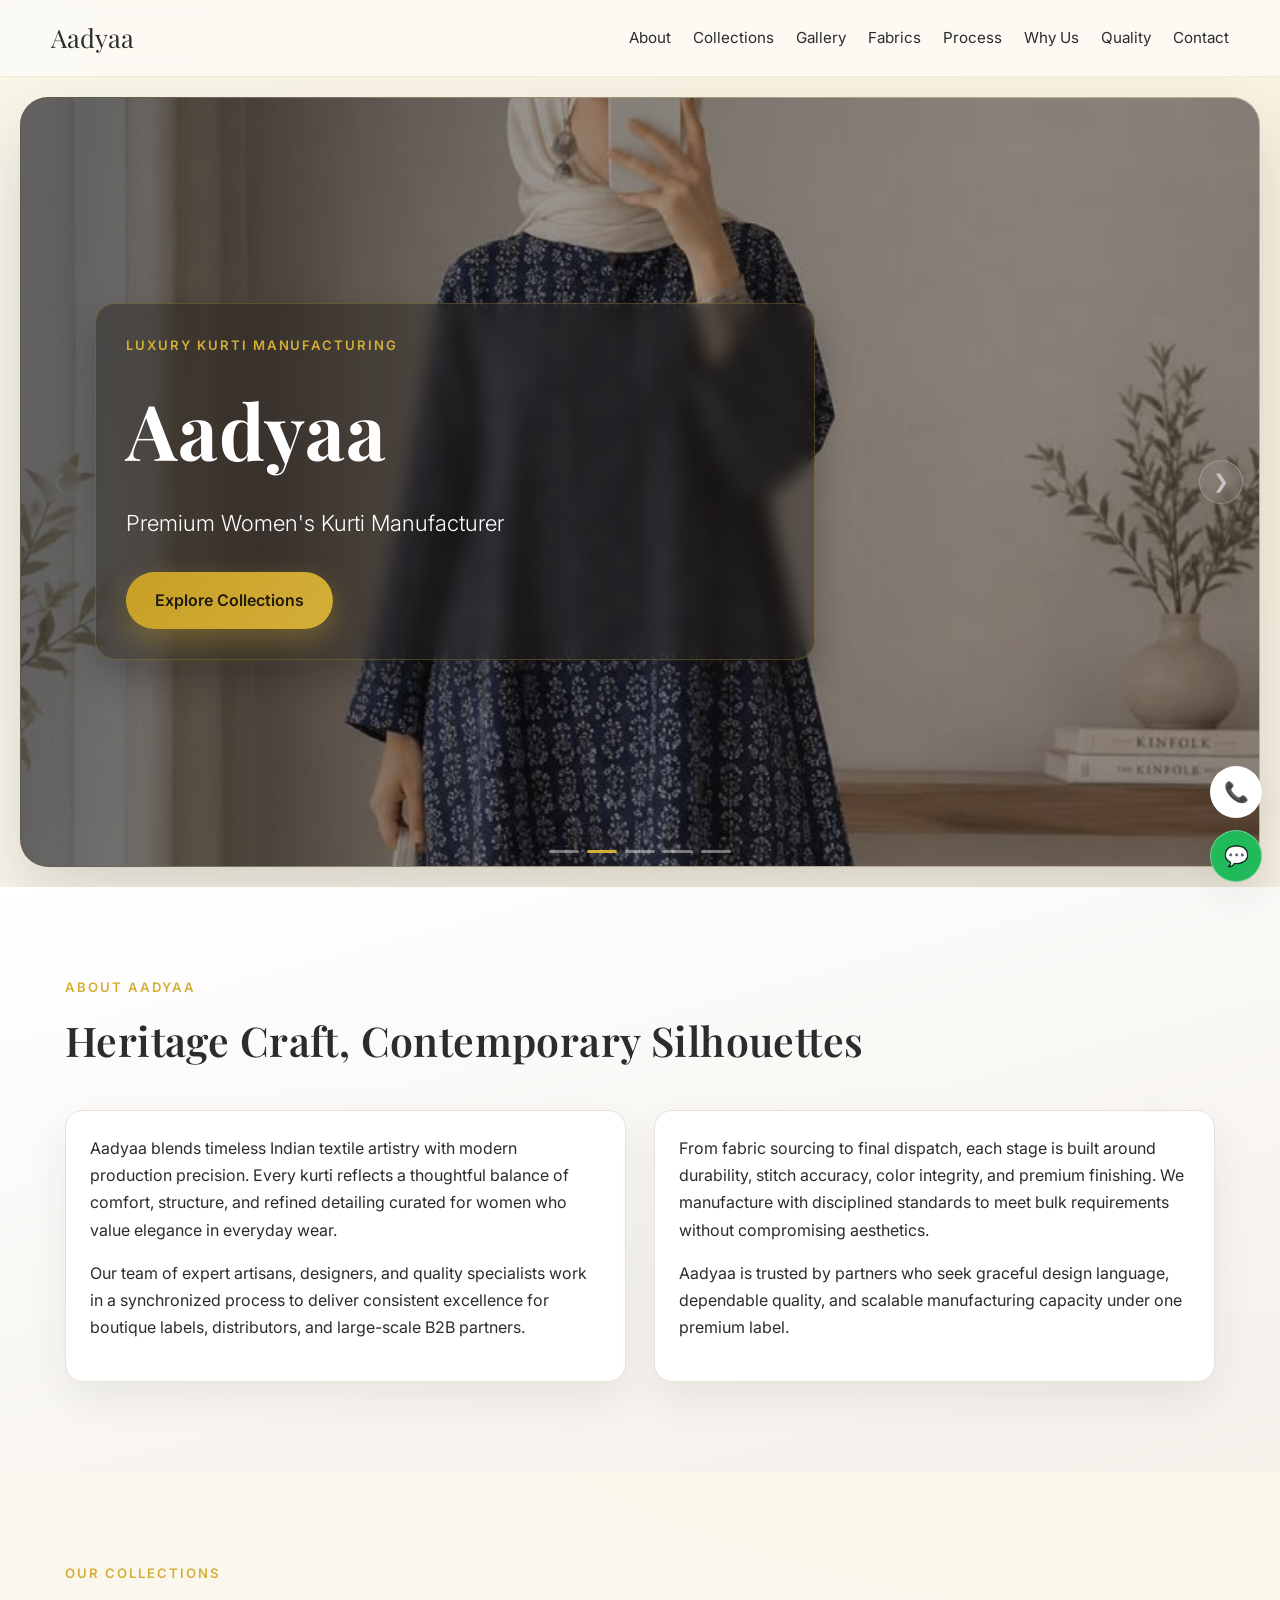
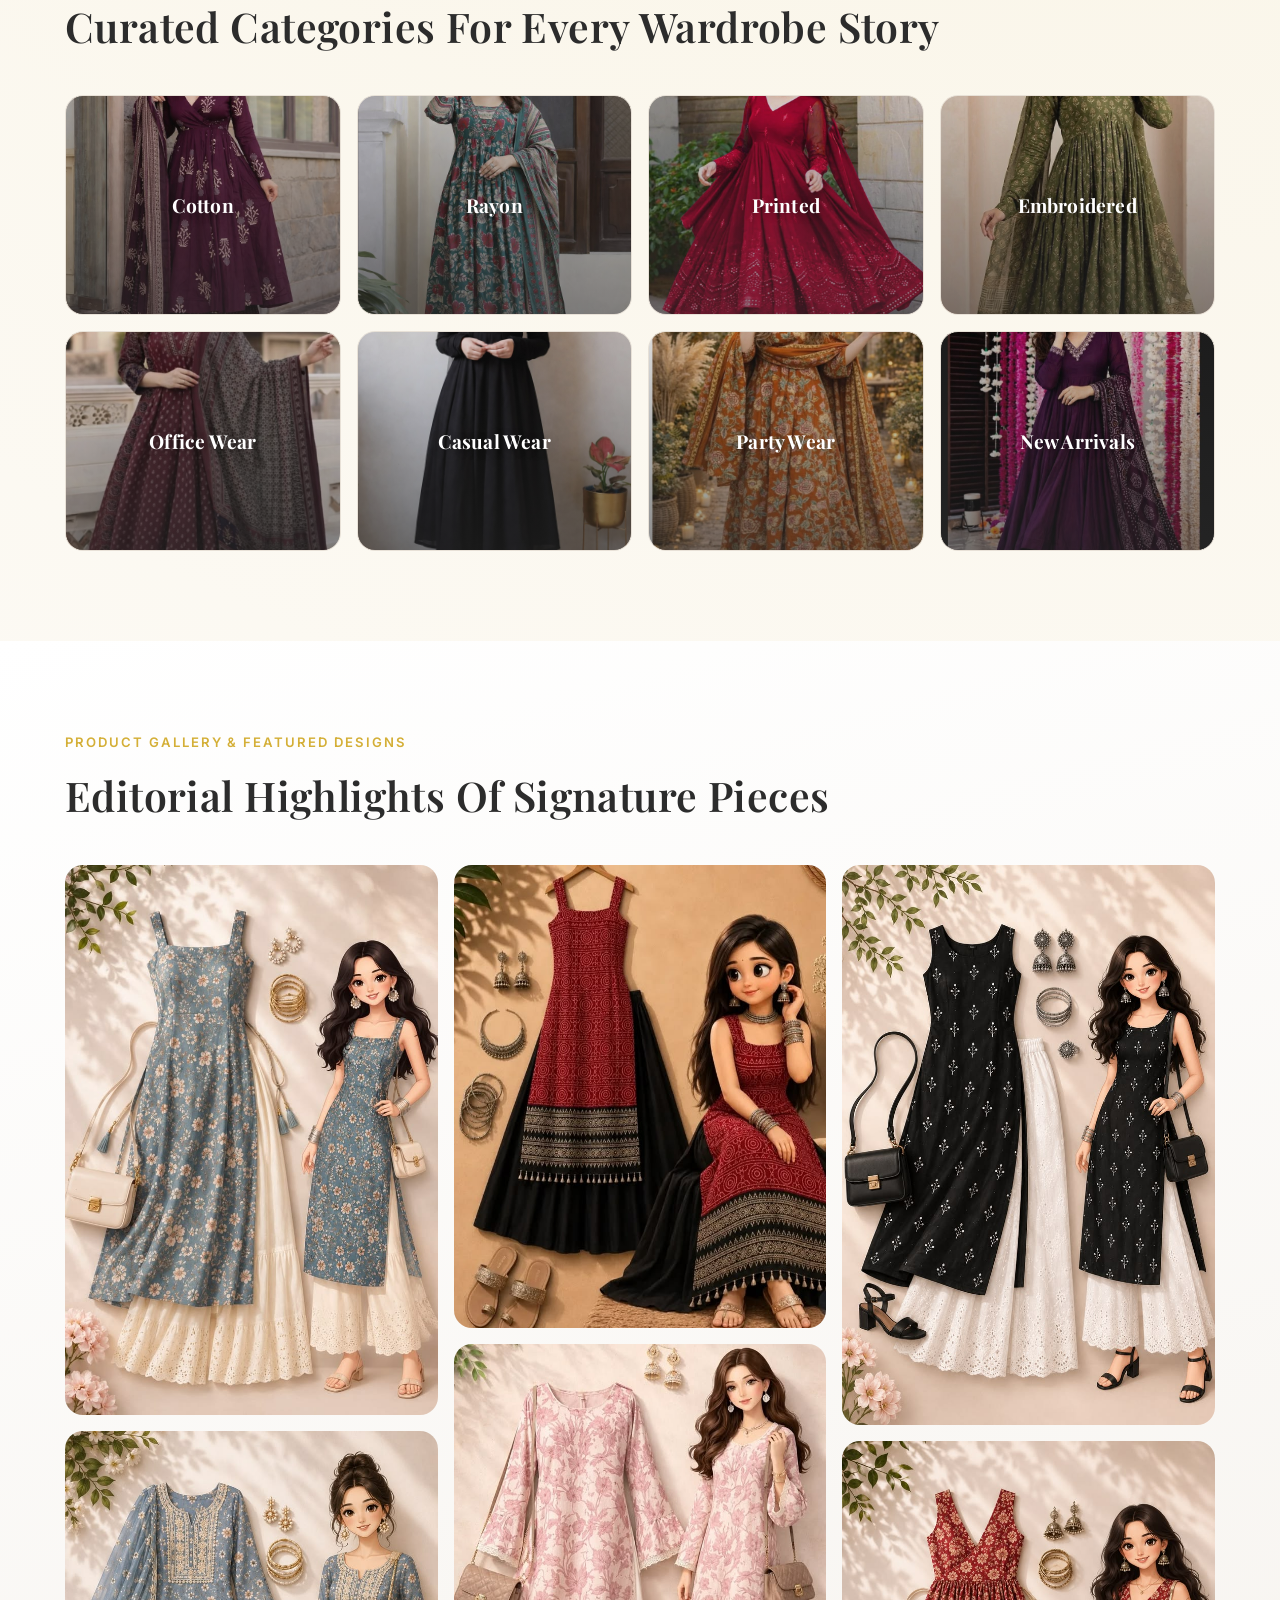
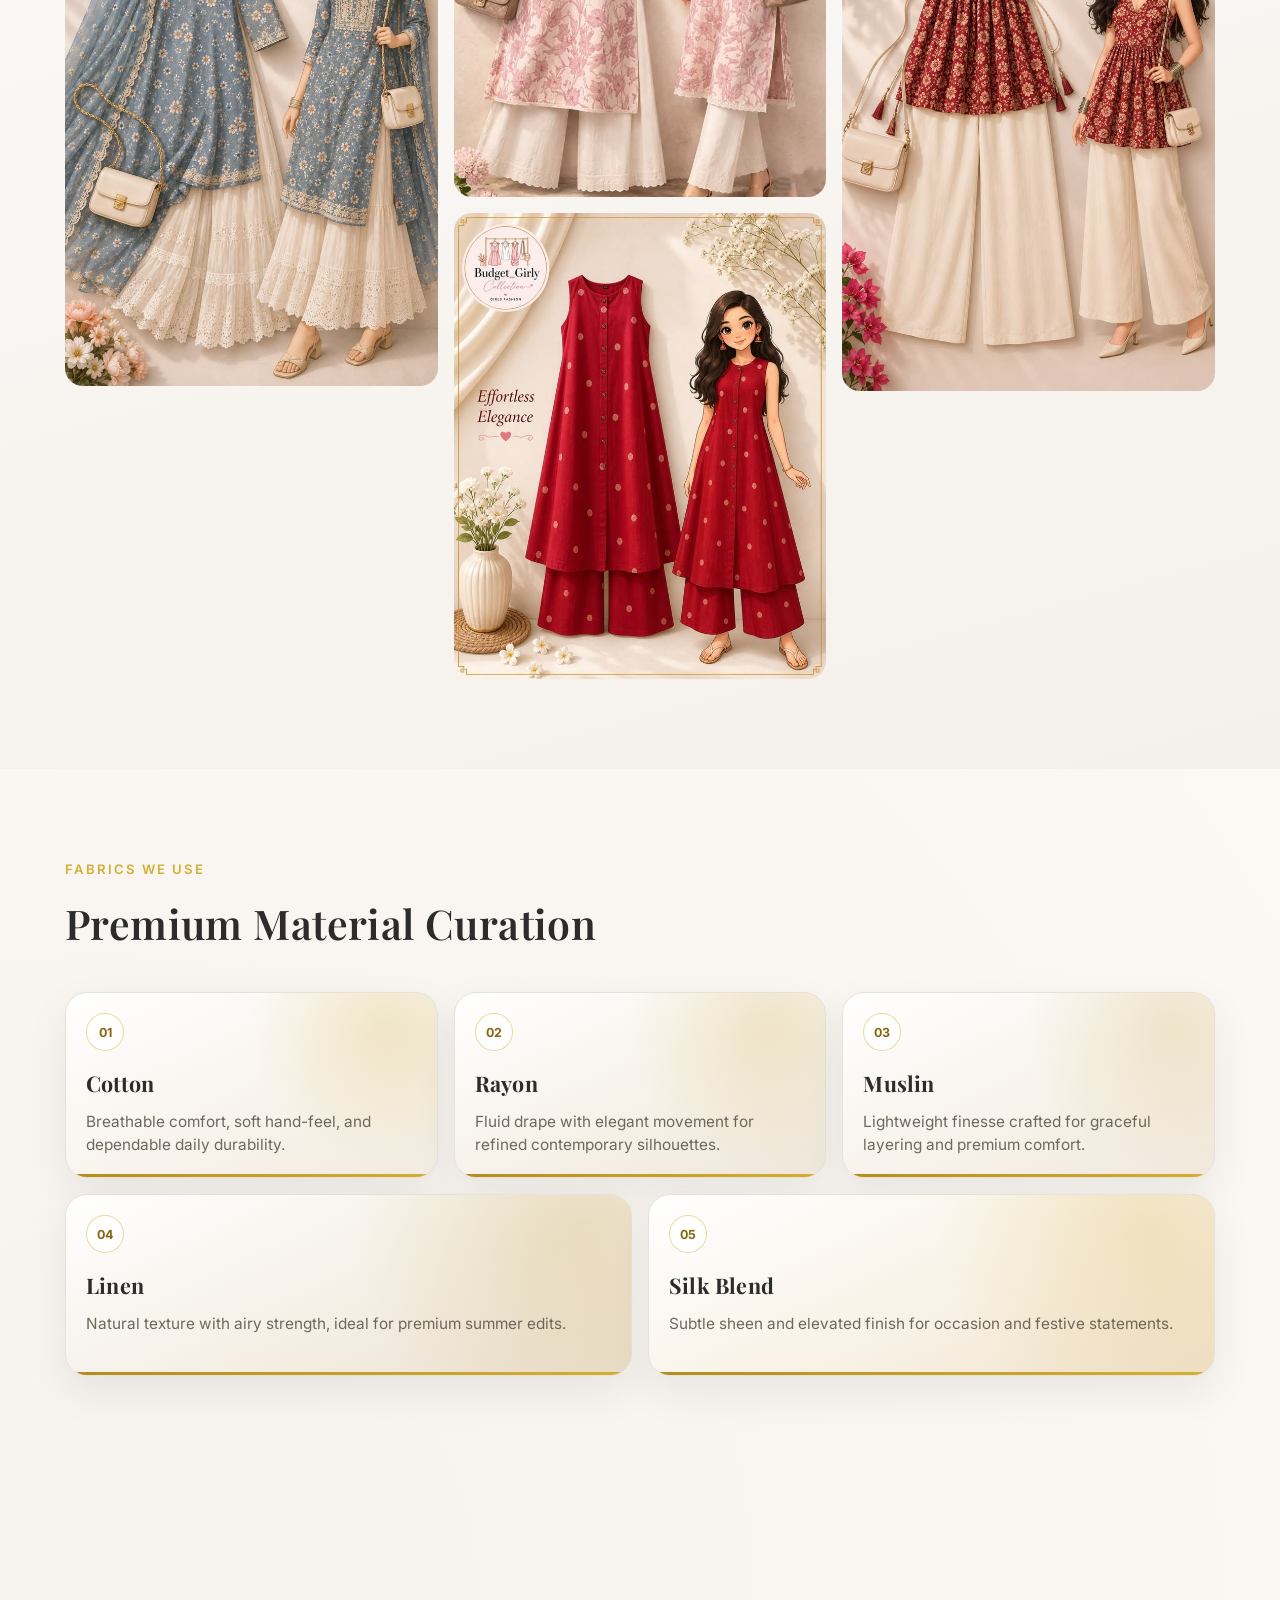
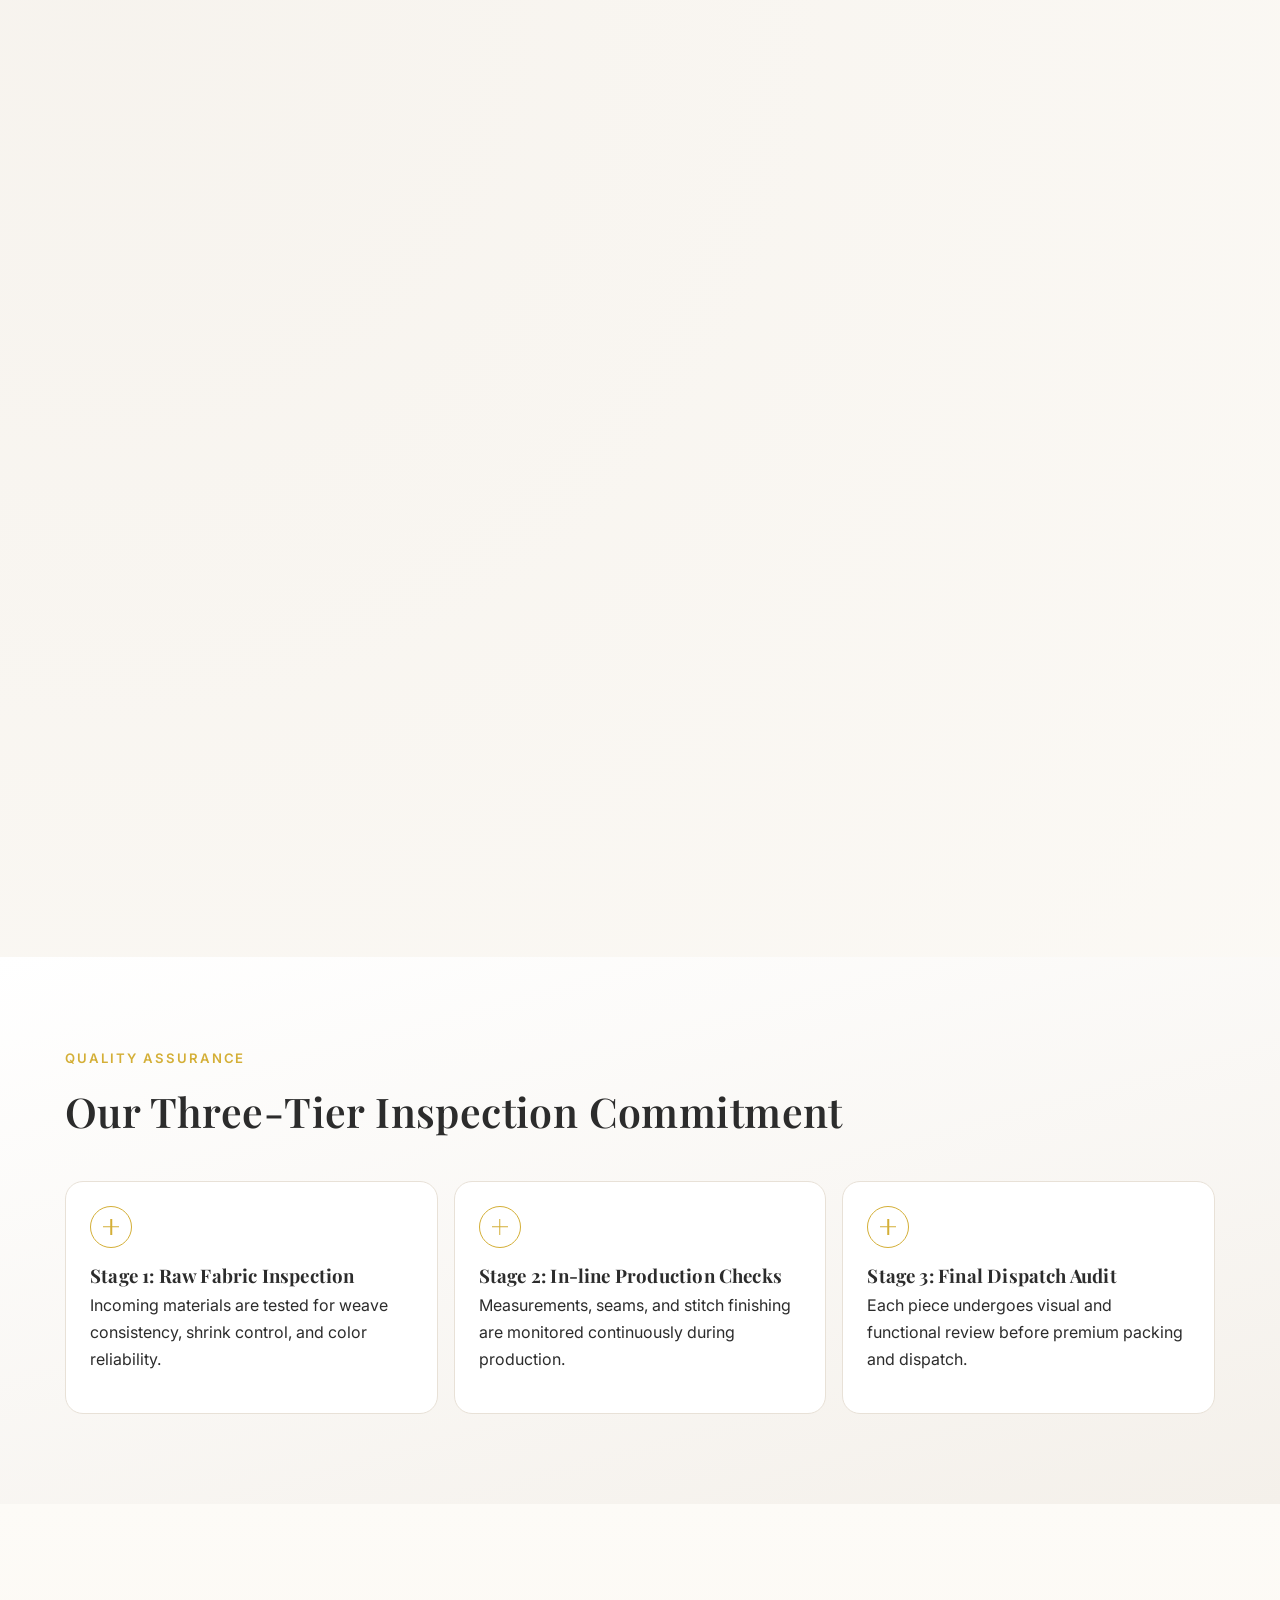
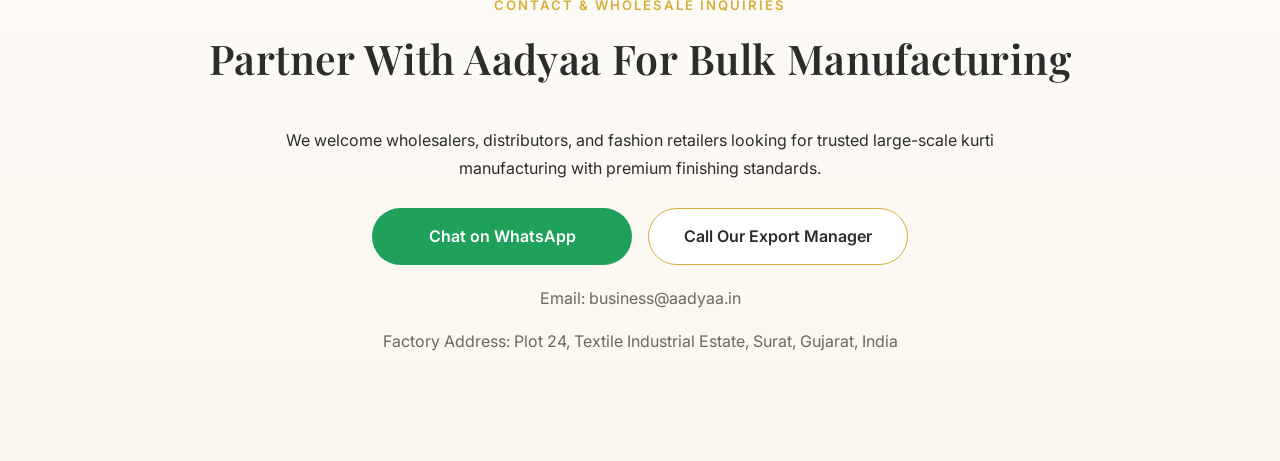
==== index.html @ eff93a4f "Build premium Aadyaa portfolio website" ====
<!doctype html>
<html lang="en">
<head>
  <meta charset="UTF-8" />
  <meta name="viewport" content="width=device-width, initial-scale=1.0" />
  <title>Aadyaa | Premium Women's Kurti Manufacturer</title>
  <meta name="description" content="Aadyaa is a premium women's kurti manufacturer focused on quality craftsmanship and wholesale partnerships." />
  <link rel="preconnect" href="https://fonts.googleapis.com" />
  <link rel="preconnect" href="https://fonts.gstatic.com" crossorigin />
  <link href="https://fonts.googleapis.com/css2?family=Inter:wght@300;400;500;600;700&family=Playfair+Display:wght@500;600;700&display=swap" rel="stylesheet" />
  <link rel="stylesheet" href="styles.css" />
</head>
<body>
  <header class="site-header">
    <a href="#hero" class="brand">Aadyaa</a>
    <nav class="nav-links" aria-label="Primary">
      <a href="#about">About</a>
      <a href="#collections">Collections</a>
      <a href="#gallery">Gallery</a>
      <a href="#fabrics">Fabrics</a>
      <a href="#manufacturing">Process</a>
      <a href="#why-us">Why Us</a>
      <a href="#quality">Quality</a>
      <a href="#contact">Contact</a>
    </nav>
  </header>

  <main>
    <section id="hero" class="hero section-pad">
      <div class="hero-slider" aria-label="Aadyaa premium designs">
        <div class="slide active">
          <img src="slider/0e4ef51e11525bb4f8d13bfc47ff1ba0.jpg" alt="Aadyaa premium kurti design showcase 1" />
        </div>
        <div class="slide">
          <img src="slider/142ae95b077295030556b3c8c5ee2ab5.jpg" alt="Aadyaa premium kurti design showcase 2" />
        </div>
        <div class="slide">
          <img src="slider/40407947883e4362cf607d18a718a21f.jpg" alt="Aadyaa premium kurti design showcase 3" />
        </div>
        <div class="slide">
          <img src="slider/b341634c16fc3107b12b3f06ec2363b6.jpg" alt="Aadyaa premium kurti design showcase 4" />
        </div>
        <div class="slide">
          <img src="slider/dccf0229e97e7718c881481312f0c8b7.jpg" alt="Aadyaa premium kurti design showcase 5" />
        </div>
        <button class="slider-control prev" type="button" aria-label="Previous hero design">&#10094;</button>
        <button class="slider-control next" type="button" aria-label="Next hero design">&#10095;</button>
      </div>
      <div class="hero-overlay"></div>
      <div class="hero-content reveal">
        <p class="eyebrow">Luxury Kurti Manufacturing</p>
        <h1>Aadyaa</h1>
        <p class="tagline">Premium Women's Kurti Manufacturer</p>
        <a href="#collections" class="btn btn-gold">Explore Collections</a>
      </div>
      <div class="slider-dots" aria-hidden="true">
        <span class="dot active"></span>
        <span class="dot"></span>
        <span class="dot"></span>
        <span class="dot"></span>
        <span class="dot"></span>
      </div>
    </section>

    <section id="about" class="about section-pad panel reveal">
      <div class="section-head">
        <p class="eyebrow">About Aadyaa</p>
        <h2>Heritage Craft, Contemporary Silhouettes</h2>
      </div>
      <div class="about-grid">
        <article>
          <p>
            Aadyaa blends timeless Indian textile artistry with modern production precision. Every kurti reflects a thoughtful balance of comfort, structure, and refined detailing curated for women who value elegance in everyday wear.
          </p>
          <p>
            Our team of expert artisans, designers, and quality specialists work in a synchronized process to deliver consistent excellence for boutique labels, distributors, and large-scale B2B partners.
          </p>
        </article>
        <article>
          <p>
            From fabric sourcing to final dispatch, each stage is built around durability, stitch accuracy, color integrity, and premium finishing. We manufacture with disciplined standards to meet bulk requirements without compromising aesthetics.
          </p>
          <p>
            Aadyaa is trusted by partners who seek graceful design language, dependable quality, and scalable manufacturing capacity under one premium label.
          </p>
        </article>
      </div>
    </section>

    <section id="collections" class="collections section-pad reveal">
      <div class="section-head">
        <p class="eyebrow">Our Collections</p>
        <h2>Curated Categories For Every Wardrobe Story</h2>
      </div>
      <div class="collection-grid">
        <article class="collection-card" style="background-image: url('img/2b72b93f7711f50954092224c3c01b6e.jpg');"><h3>Cotton</h3></article>
        <article class="collection-card" style="background-image: url('img/74f377820df6c45b3ccccef6d754788a.jpg');"><h3>Rayon</h3></article>
        <article class="collection-card" style="background-image: url('img/7c770a30f81a6647395d291e6494861b.jpg');"><h3>Printed</h3></article>
        <article class="collection-card" style="background-image: url('img/8c352d431ccaa4da992e8917339ad1d4.jpg');"><h3>Embroidered</h3></article>
        <article class="collection-card" style="background-image: url('img/cfaf988e2749d0dee6b8805e65730ac7.jpg');"><h3>Office Wear</h3></article>
        <article class="collection-card" style="background-image: url('img/e46b6f78684bf12a086931cb783e5f26.jpg');"><h3>Casual Wear</h3></article>
        <article class="collection-card" style="background-image: url('img/e5d2cf0926ce3c499a92aece4bb110ce.jpg');"><h3>Party Wear</h3></article>
        <article class="collection-card" style="background-image: url('img/f2940624d60b55d812f02a463af58cf5.jpg');"><h3>New Arrivals</h3></article>
      </div>
    </section>

    <section id="gallery" class="gallery section-pad panel reveal">
      <div class="section-head">
        <p class="eyebrow">Product Gallery & Featured Designs</p>
        <h2>Editorial Highlights Of Signature Pieces</h2>
      </div>
      <div class="masonry-grid">
        <figure class="gallery-item" data-full="img2/09cec3f1368680f734c018fe1e9ddab9.jpg">
          <img src="img2/09cec3f1368680f734c018fe1e9ddab9.jpg" alt="Aadyaa signature kurti design 1" />
          <figcaption>Regal Embroidery Story</figcaption>
        </figure>
        <figure class="gallery-item" data-full="img2/1c04c8fc9bfc0f481132b501cc66401b.jpg">
          <img src="img2/1c04c8fc9bfc0f481132b501cc66401b.jpg" alt="Aadyaa signature kurti design 2" />
          <figcaption>Print-led Contemporary Form</figcaption>
        </figure>
        <figure class="gallery-item" data-full="img2/1e796eb9af0760719c68618ed83b2ffc.jpg">
          <img src="img2/1e796eb9af0760719c68618ed83b2ffc.jpg" alt="Aadyaa signature kurti design 3" />
          <figcaption>Festive Minimal Luxe</figcaption>
        </figure>
        <figure class="gallery-item" data-full="img2/5f590c41deb22ba2785ae745219a4c5b.jpg">
          <img src="img2/5f590c41deb22ba2785ae745219a4c5b.jpg" alt="Aadyaa signature kurti design 4" />
          <figcaption>Neutral Palette Essential</figcaption>
        </figure>
        <figure class="gallery-item" data-full="img2/64acc0e65394542f5fc0bef5ee5e12f3.jpg">
          <img src="img2/64acc0e65394542f5fc0bef5ee5e12f3.jpg" alt="Aadyaa signature kurti design 5" />
          <figcaption>Office Grace Collection</figcaption>
        </figure>
        <figure class="gallery-item" data-full="img2/af9c2aaa06b091f846fafda0ad87bad4.jpg">
          <img src="img2/af9c2aaa06b091f846fafda0ad87bad4.jpg" alt="Aadyaa signature kurti design 6" />
          <figcaption>Artisan Detail Showcase</figcaption>
        </figure>
        <figure class="gallery-item" data-full="img2/d057e7b9c9560807b0bb0982d00f6909.jpg">
          <img src="img2/d057e7b9c9560807b0bb0982d00f6909.jpg" alt="Aadyaa signature kurti design 7" />
          <figcaption>Premium Finish Edit</figcaption>
        </figure>
      </div>
    </section>

    <section id="fabrics" class="fabrics section-pad reveal">
      <div class="section-head">
        <p class="eyebrow">Fabrics We Use</p>
        <h2>Premium Material Curation</h2>
      </div>
      <div class="fabric-grid">
        <article class="fabric-card fabric-cotton">
          <span class="fabric-chip">01</span>
          <h3>Cotton</h3>
          <p>Breathable comfort, soft hand-feel, and dependable daily durability.</p>
        </article>
        <article class="fabric-card fabric-rayon">
          <span class="fabric-chip">02</span>
          <h3>Rayon</h3>
          <p>Fluid drape with elegant movement for refined contemporary silhouettes.</p>
        </article>
        <article class="fabric-card fabric-muslin">
          <span class="fabric-chip">03</span>
          <h3>Muslin</h3>
          <p>Lightweight finesse crafted for graceful layering and premium comfort.</p>
        </article>
        <article class="fabric-card fabric-linen">
          <span class="fabric-chip">04</span>
          <h3>Linen</h3>
          <p>Natural texture with airy strength, ideal for premium summer edits.</p>
        </article>
        <article class="fabric-card fabric-silk">
          <span class="fabric-chip">05</span>
          <h3>Silk Blend</h3>
          <p>Subtle sheen and elevated finish for occasion and festive statements.</p>
        </article>
      </div>
    </section>

    <section id="manufacturing" class="manufacturing section-pad panel reveal">
      <div class="section-head">
        <p class="eyebrow">Manufacturing Unit & Process</p>
        <h2>Precision, Scale, And Discipline</h2>
      </div>
      <div class="factory-journal">
        <img src="https://images.unsplash.com/photo-1521791136064-7986c2920216?auto=format&fit=crop&w=1200&q=80" alt="Stitching team in manufacturing unit" />
        <img src="https://images.unsplash.com/photo-1565043589221-1a6fd9ae45c7?auto=format&fit=crop&w=1200&q=80" alt="Quality inspection process" />
        <img src="https://images.unsplash.com/photo-1582719478185-5d2f8f2c5a6a?auto=format&fit=crop&w=1200&q=80" alt="Packing and dispatch readiness" />
      </div>
      <ol class="process-timeline" aria-label="Aadyaa manufacturing workflow">
        <li>Fabric Selection</li>
        <li>Designing</li>
        <li>Cutting</li>
        <li>Stitching</li>
        <li>Quality Check</li>
        <li>Packing</li>
        <li>Dispatch</li>
      </ol>
    </section>

    <section id="why-us" class="why-us section-pad reveal">
      <div class="section-head">
        <p class="eyebrow">Why Choose Aadyaa</p>
        <h2>B2B Reliability With Boutique Finesse</h2>
      </div>
      <div class="value-grid">
        <article>Premium Quality</article>
        <article>Latest Designs</article>
        <article>Skilled Craftsmanship</article>
        <article>Quality Assurance</article>
        <article>Bulk Manufacturing</article>
        <article>Fast Delivery</article>
      </div>
    </section>

    <section id="quality" class="quality section-pad panel reveal">
      <div class="section-head">
        <p class="eyebrow">Quality Assurance</p>
        <h2>Our Three-Tier Inspection Commitment</h2>
      </div>
      <div class="quality-grid">
        <article>
          <div class="line-icon" aria-hidden="true"></div>
          <h3>Stage 1: Raw Fabric Inspection</h3>
          <p>Incoming materials are tested for weave consistency, shrink control, and color reliability.</p>
        </article>
        <article>
          <div class="line-icon" aria-hidden="true"></div>
          <h3>Stage 2: In-line Production Checks</h3>
          <p>Measurements, seams, and stitch finishing are monitored continuously during production.</p>
        </article>
        <article>
          <div class="line-icon" aria-hidden="true"></div>
          <h3>Stage 3: Final Dispatch Audit</h3>
          <p>Each piece undergoes visual and functional review before premium packing and dispatch.</p>
        </article>
      </div>
    </section>

    <section id="contact" class="contact section-pad reveal">
      <div class="section-head">
        <p class="eyebrow">Contact & Wholesale Inquiries</p>
        <h2>Partner With Aadyaa For Bulk Manufacturing</h2>
      </div>
      <p class="contact-copy">
        We welcome wholesalers, distributors, and fashion retailers looking for trusted large-scale kurti manufacturing with premium finishing standards.
      </p>
      <div class="contact-cta">
        <a class="btn btn-whatsapp" href="https://wa.me/919999999999" target="_blank" rel="noopener noreferrer">Chat on WhatsApp</a>
        <a class="btn btn-call" href="tel:+919999999999">Call Our Export Manager</a>
      </div>
      <div class="contact-meta">
        <p>Email: business@aadyaa.in</p>
        <p>Factory Address: Plot 24, Textile Industrial Estate, Surat, Gujarat, India</p>
      </div>
    </section>
  </main>

  <aside class="floating-actions" aria-label="Quick contact actions">
    <a href="tel:+919999999999" class="float-btn call" aria-label="Call Aadyaa export manager">
      <span>📞</span>
    </a>
    <a href="https://wa.me/919999999999" target="_blank" rel="noopener noreferrer" class="float-btn whatsapp" aria-label="Chat on WhatsApp">
      <span>💬</span>
    </a>
  </aside>

  <div class="lightbox" id="lightbox" aria-hidden="true">
    <button class="lightbox-close" aria-label="Close preview">×</button>
    <img src="" alt="Full-screen featured design preview" id="lightboxImage" />
  </div>

  <script src="script.js"></script>
</body>
</html>
---- styles.css ----
:root {
  --cream: #fdfbf7;
  --white: #ffffff;
  --beige: #f4f0ea;
  --gold: #d4af37;
  --charcoal: #2c2c2c;
  --muted: #6e675c;
  --border: #e8e1d7;
  --radius: 18px;
  --shadow-soft: 0 16px 40px rgba(44, 44, 44, 0.08);
  --container: min(1150px, 92vw);
}

* {
  box-sizing: border-box;
}

html {
  scroll-behavior: smooth;
}

body {
  margin: 0;
  color: var(--charcoal);
  background:
    radial-gradient(circle at 90% 5%, rgba(212, 175, 55, 0.12), transparent 40%),
    radial-gradient(circle at 8% 70%, rgba(244, 240, 234, 0.7), transparent 42%),
    var(--cream);
  font-family: "Inter", sans-serif;
  line-height: 1.7;
}

h1,
h2,
h3 {
  margin: 0;
  font-family: "Playfair Display", serif;
  letter-spacing: 0.01em;
}

p {
  margin-top: 0;
}

a {
  color: inherit;
  text-decoration: none;
}

.site-header {
  position: sticky;
  top: 0;
  z-index: 30;
  display: flex;
  justify-content: space-between;
  align-items: center;
  padding: 16px 4vw;
  backdrop-filter: blur(10px);
  background: rgba(253, 251, 247, 0.78);
  border-bottom: 1px solid rgba(212, 175, 55, 0.2);
}

.brand {
  font-family: "Playfair Display", serif;
  font-size: clamp(1.3rem, 2vw, 1.8rem);
  color: var(--charcoal);
}

.nav-links {
  display: flex;
  flex-wrap: wrap;
  gap: 10px 22px;
  font-size: 0.95rem;
}

.nav-links a {
  position: relative;
}

.nav-links a::after {
  content: "";
  position: absolute;
  left: 0;
  bottom: -4px;
  width: 0;
  height: 1px;
  background: var(--gold);
  transition: width 0.25s ease;
}

.nav-links a:hover::after {
  width: 100%;
}

.section-pad {
  padding: clamp(64px, 7vw, 110px) 0;
}

.panel {
  background: linear-gradient(165deg, var(--white), var(--beige));
}

.section-head {
  width: var(--container);
  margin: 0 auto 34px;
}

.eyebrow {
  font-size: 0.82rem;
  letter-spacing: 0.15em;
  text-transform: uppercase;
  color: var(--gold);
  margin-bottom: 8px;
  font-weight: 600;
}

.section-head h2 {
  font-size: clamp(1.7rem, 3.2vw, 2.85rem);
  font-weight: 600;
}

.hero {
  position: relative;
  min-height: 90vh;
  display: flex;
  align-items: center;
  isolation: isolate;
  overflow: hidden;
  padding: 44px 0;
}

.hero-slider {
  position: absolute;
  inset: 20px;
  z-index: -3;
  border-radius: 28px;
  overflow: hidden;
  box-shadow: 0 30px 70px rgba(44, 44, 44, 0.18);
  border: 1px solid rgba(212, 175, 55, 0.24);
}

.slide {
  position: absolute;
  inset: 0;
  background: #f2eadf;
  opacity: 0;
  transform: scale(1.05);
  transition: opacity 0.8s ease, transform 1.6s ease;
}

.slide.active {
  opacity: 1;
  transform: scale(1);
}

.slide img {
  width: 100%;
  height: 100%;
  object-fit: cover;
  object-position: center 18%;
  display: block;
  filter: saturate(1.05) contrast(1.03);
}

.hero-overlay {
  position: absolute;
  inset: 20px;
  z-index: -2;
  border-radius: 28px;
  background:
    linear-gradient(96deg, rgba(20, 20, 20, 0.55) 6%, rgba(20, 20, 20, 0.22) 38%, rgba(255, 255, 255, 0.04) 75%),
    linear-gradient(0deg, rgba(20, 20, 20, 0.26), rgba(20, 20, 20, 0.26));
}

.hero-content {
  width: min(720px, 88vw);
  margin-left: clamp(24px, 8vw, 95px);
  color: var(--white);
  background: rgba(34, 30, 26, 0.42);
  border: 1px solid rgba(212, 175, 55, 0.25);
  backdrop-filter: blur(9px);
  border-radius: 20px;
  padding: clamp(18px, 3vw, 30px);
  box-shadow: 0 18px 34px rgba(20, 20, 20, 0.28);
}

.hero-content h1 {
  font-size: clamp(2.6rem, 6vw, 5rem);
}

.tagline {
  max-width: 560px;
  font-size: clamp(1.05rem, 1.8vw, 1.38rem);
  margin: 10px 0 30px;
  font-weight: 300;
}

.btn {
  display: inline-flex;
  align-items: center;
  justify-content: center;
  border-radius: 999px;
  padding: 14px 28px;
  font-weight: 600;
  border: 1px solid transparent;
  transition: transform 0.25s ease, box-shadow 0.25s ease, background 0.25s ease;
}

.btn:hover {
  transform: translateY(-2px);
}

.btn-gold {
  background: linear-gradient(130deg, #c79f27, var(--gold));
  color: #201a0d;
  box-shadow: 0 12px 30px rgba(212, 175, 55, 0.35);
}

.slider-dots {
  position: absolute;
  left: 50%;
  transform: translateX(-50%);
  bottom: 34px;
  display: flex;
  gap: 8px;
  z-index: 3;
}

.dot {
  width: 30px;
  height: 3px;
  border-radius: 8px;
  background: rgba(255, 255, 255, 0.42);
  cursor: pointer;
}

.dot.active {
  background: var(--gold);
}

.slider-control {
  position: absolute;
  top: 50%;
  transform: translateY(-50%);
  width: 44px;
  height: 44px;
  border-radius: 50%;
  border: 1px solid rgba(255, 255, 255, 0.4);
  background: rgba(255, 255, 255, 0.14);
  color: #fff;
  font-size: 1.2rem;
  cursor: pointer;
  z-index: 4;
  backdrop-filter: blur(4px);
}

.slider-control:hover {
  background: rgba(255, 255, 255, 0.25);
}

.slider-control.prev {
  left: 16px;
}

.slider-control.next {
  right: 16px;
}

.about-grid,
.collection-grid,
.fabric-grid,
.value-grid,
.quality-grid,
.contact-copy,
.contact-cta,
.contact-meta,
.masonry-grid,
.factory-journal,
.process-timeline {
  width: var(--container);
  margin-left: auto;
  margin-right: auto;
}

.about-grid {
  display: grid;
  gap: 28px;
  grid-template-columns: repeat(2, minmax(0, 1fr));
}

.about-grid article {
  background: var(--white);
  border: 1px solid var(--border);
  border-radius: var(--radius);
  padding: 24px;
  box-shadow: var(--shadow-soft);
}

.collection-grid {
  display: grid;
  gap: 16px;
  grid-template-columns: repeat(4, minmax(0, 1fr));
}

.collection-card {
  min-height: 220px;
  border-radius: var(--radius);
  border: 1px solid var(--border);
  background-size: cover;
  background-position: center;
  position: relative;
  display: grid;
  place-items: center;
  text-align: center;
  overflow: hidden;
  transition: transform 0.28s ease, box-shadow 0.28s ease;
}

.collection-card::before {
  content: "";
  position: absolute;
  inset: 0;
  background: linear-gradient(180deg, rgba(44, 44, 44, 0.16), rgba(44, 44, 44, 0.55));
}

.collection-card:hover {
  transform: translateY(-6px);
  box-shadow: var(--shadow-soft);
}

.collection-card h3 {
  font-size: 1.2rem;
  color: var(--white);
  position: relative;
  z-index: 1;
  text-shadow: 0 2px 10px rgba(0, 0, 0, 0.35);
}

.masonry-grid {
  column-count: 3;
  column-gap: 16px;
}

.gallery-item {
  position: relative;
  margin: 0 0 16px;
  break-inside: avoid;
  border-radius: var(--radius);
  overflow: hidden;
  cursor: zoom-in;
}

.gallery-item img {
  width: 100%;
  display: block;
  transition: transform 0.45s ease, filter 0.45s ease;
}

.gallery-item::after {
  content: "";
  position: absolute;
  inset: 0;
  background: linear-gradient(180deg, rgba(44, 44, 44, 0), rgba(44, 44, 44, 0.55));
  opacity: 0;
  transition: opacity 0.4s ease;
}

.gallery-item figcaption {
  position: absolute;
  left: 16px;
  right: 16px;
  bottom: 14px;
  color: var(--white);
  z-index: 2;
  opacity: 0;
  transform: translateY(10px);
  transition: all 0.35s ease;
}

.gallery-item:hover img {
  transform: scale(1.06);
  filter: blur(1.2px) brightness(0.8);
}

.gallery-item:hover::after,
.gallery-item:hover figcaption {
  opacity: 1;
}

.gallery-item:hover figcaption {
  transform: translateY(0);
}

.fabric-grid {
  display: grid;
  gap: 16px;
  grid-template-columns: repeat(12, minmax(0, 1fr));
}

.fabric-card {
  position: relative;
  border-radius: 22px;
  border: 1px solid var(--border);
  padding: 20px;
  min-height: 182px;
  overflow: hidden;
  background:
    radial-gradient(circle at 88% 16%, rgba(212, 175, 55, 0.2), transparent 38%),
    linear-gradient(155deg, #fff, #f7f2ea 56%, #f3ece1);
  box-shadow: var(--shadow-soft);
}

.fabric-card::after {
  content: "";
  position: absolute;
  left: 0;
  right: 0;
  bottom: 0;
  height: 3px;
  background: linear-gradient(90deg, #b58d1e, var(--gold));
}

.fabric-chip {
  display: inline-flex;
  width: 38px;
  height: 38px;
  align-items: center;
  justify-content: center;
  border-radius: 50%;
  border: 1px solid rgba(212, 175, 55, 0.48);
  font-size: 0.78rem;
  font-weight: 700;
  color: #876612;
  background: rgba(255, 255, 255, 0.8);
}

.fabric-card h3 {
  margin-top: 14px;
  margin-bottom: 8px;
  font-size: 1.34rem;
}

.fabric-card p {
  margin: 0;
  color: var(--muted);
  font-size: 0.96rem;
  line-height: 1.55;
}

.fabric-cotton,
.fabric-rayon,
.fabric-muslin {
  grid-column: span 4;
}

.fabric-linen,
.fabric-silk {
  grid-column: span 6;
}

.fabric-cotton {
  background:
    radial-gradient(circle at 86% 18%, rgba(212, 175, 55, 0.22), transparent 38%),
    linear-gradient(155deg, #fff, #f8f3ec 58%, #f2ebdf);
}

.fabric-rayon {
  background:
    radial-gradient(circle at 84% 18%, rgba(208, 167, 60, 0.2), transparent 40%),
    linear-gradient(155deg, #fff, #f6f1e8 58%, #efe6d9);
}

.fabric-muslin {
  background:
    radial-gradient(circle at 88% 18%, rgba(196, 159, 54, 0.18), transparent 40%),
    linear-gradient(155deg, #fff, #f7f2ea 58%, #f1e8dc);
}

.fabric-linen {
  background:
    radial-gradient(circle at 90% 20%, rgba(190, 153, 49, 0.2), transparent 42%),
    linear-gradient(155deg, #fff, #f4eee4 58%, #ebdfcf);
}

.fabric-silk {
  background:
    radial-gradient(circle at 88% 17%, rgba(218, 177, 70, 0.24), transparent 40%),
    linear-gradient(155deg, #fff, #f8f1e5 58%, #efe1c9);
}

.factory-journal {
  display: grid;
  gap: 14px;
  grid-template-columns: repeat(3, minmax(0, 1fr));
}

.factory-journal img {
  width: 100%;
  border-radius: var(--radius);
  min-height: 220px;
  object-fit: cover;
  box-shadow: var(--shadow-soft);
}

.process-timeline {
  margin-top: 30px;
  list-style: none;
  padding: 0;
  display: grid;
  grid-template-columns: repeat(7, minmax(120px, 1fr));
  gap: 12px;
  overflow-x: auto;
}

.process-timeline li {
  border: 1px solid var(--border);
  border-radius: 999px;
  padding: 10px 16px;
  text-align: center;
  background: var(--white);
  white-space: nowrap;
  font-size: 0.92rem;
  position: relative;
}

.process-timeline li:not(:last-child)::after {
  content: "→";
  color: var(--gold);
  position: absolute;
  right: -12px;
  top: 50%;
  transform: translateY(-50%);
}

.value-grid {
  display: grid;
  gap: 14px;
  grid-template-columns: repeat(3, minmax(0, 1fr));
}

.value-grid article {
  background: var(--white);
  border: 1px solid var(--border);
  border-left: 3px solid var(--gold);
  border-radius: 14px;
  padding: 20px;
  font-weight: 500;
}

.quality-grid {
  display: grid;
  grid-template-columns: repeat(3, minmax(0, 1fr));
  gap: 16px;
}

.quality-grid article {
  border: 1px solid var(--border);
  border-radius: var(--radius);
  background: var(--white);
  padding: 24px;
}

.line-icon {
  width: 42px;
  height: 42px;
  border-radius: 50%;
  border: 1.5px solid var(--gold);
  margin-bottom: 12px;
  position: relative;
}

.line-icon::before,
.line-icon::after {
  content: "";
  position: absolute;
  background: var(--gold);
}

.line-icon::before {
  width: 16px;
  height: 1.5px;
  top: 50%;
  left: 50%;
  transform: translate(-50%, -50%);
}

.line-icon::after {
  width: 1.5px;
  height: 16px;
  top: 50%;
  left: 50%;
  transform: translate(-50%, -50%);
}

.contact {
  text-align: center;
  background: linear-gradient(180deg, var(--cream), #fbf7ef);
}

.contact-copy {
  max-width: 780px;
  margin-bottom: 26px;
}

.contact-cta {
  display: flex;
  justify-content: center;
  gap: 16px;
  margin-bottom: 20px;
}

.btn-whatsapp {
  background: #1fa15b;
  color: #fff;
  min-width: 260px;
}

.btn-call {
  background: #fff;
  border-color: var(--gold);
  min-width: 260px;
}

.contact-meta {
  color: var(--muted);
}

.floating-actions {
  position: fixed;
  right: 18px;
  bottom: 18px;
  display: flex;
  flex-direction: column;
  gap: 12px;
  z-index: 40;
}

.float-btn {
  width: 52px;
  height: 52px;
  border-radius: 50%;
  display: grid;
  place-items: center;
  box-shadow: var(--shadow-soft);
  border: 1px solid rgba(255, 255, 255, 0.35);
  font-size: 1.25rem;
}

.float-btn.call {
  background: var(--white);
}

.float-btn.whatsapp {
  background: #20ba5a;
  color: #fff;
  animation: pulse 2s infinite;
}

@keyframes pulse {
  0% { box-shadow: 0 0 0 0 rgba(32, 186, 90, 0.45); }
  70% { box-shadow: 0 0 0 14px rgba(32, 186, 90, 0); }
  100% { box-shadow: 0 0 0 0 rgba(32, 186, 90, 0); }
}

.lightbox {
  position: fixed;
  inset: 0;
  display: none;
  align-items: center;
  justify-content: center;
  background: rgba(10, 10, 10, 0.88);
  z-index: 80;
  padding: 24px;
}

.lightbox.open {
  display: flex;
}

.lightbox img {
  max-width: min(1200px, 94vw);
  max-height: 84vh;
  border-radius: 12px;
}

.lightbox-close {
  position: absolute;
  top: 18px;
  right: 20px;
  font-size: 2.2rem;
  line-height: 1;
  border: 0;
  color: #fff;
  background: transparent;
  cursor: pointer;
}

.reveal {
  opacity: 0;
  transform: translateY(24px);
  transition: opacity 0.8s ease, transform 0.8s ease;
}

.reveal.visible {
  opacity: 1;
  transform: translateY(0);
}

@media (max-width: 1100px) {
  .collection-grid,
  .quality-grid {
    grid-template-columns: repeat(2, minmax(0, 1fr));
  }

  .fabric-grid {
    grid-template-columns: repeat(2, minmax(0, 1fr));
  }

  .fabric-cotton,
  .fabric-rayon,
  .fabric-muslin,
  .fabric-linen,
  .fabric-silk {
    grid-column: auto;
  }

  .masonry-grid {
    column-count: 2;
  }

  .about-grid {
    grid-template-columns: 1fr;
  }
}

@media (max-width: 760px) {
  .hero {
    min-height: 82vh;
    padding: 24px 0;
  }

  .hero-slider,
  .hero-overlay {
    inset: 12px;
    border-radius: 18px;
  }

  .slide img {
    object-position: center 14%;
  }

  .hero-content {
    margin-left: 16px;
    margin-right: 16px;
  }

  .slider-control {
    width: 38px;
    height: 38px;
  }

  .site-header {
    flex-direction: column;
    gap: 10px;
  }

  .nav-links {
    justify-content: center;
  }

  .collection-grid,
  .value-grid,
  .quality-grid,
  .factory-journal {
    grid-template-columns: 1fr;
  }

  .fabric-grid {
    grid-template-columns: 1fr;
    gap: 14px;
  }

  .fabric-card {
    min-height: auto;
    border-radius: 18px;
    padding: 18px;
  }

  .fabric-chip {
    width: 34px;
    height: 34px;
    font-size: 0.74rem;
  }

  .fabric-card h3 {
    margin-top: 12px;
    font-size: 1.2rem;
  }

  .fabric-card p {
    font-size: 0.92rem;
  }

  .masonry-grid {
    column-count: 1;
  }

  .contact-cta {
    flex-direction: column;
    align-items: center;
  }

  .process-timeline {
    grid-template-columns: repeat(7, minmax(180px, 1fr));
  }
}

@media (prefers-reduced-motion: reduce) {
  * {
    animation-duration: 0.01ms !important;
    animation-iteration-count: 1 !important;
    transition-duration: 0.01ms !important;
    scroll-behavior: auto !important;
  }
}
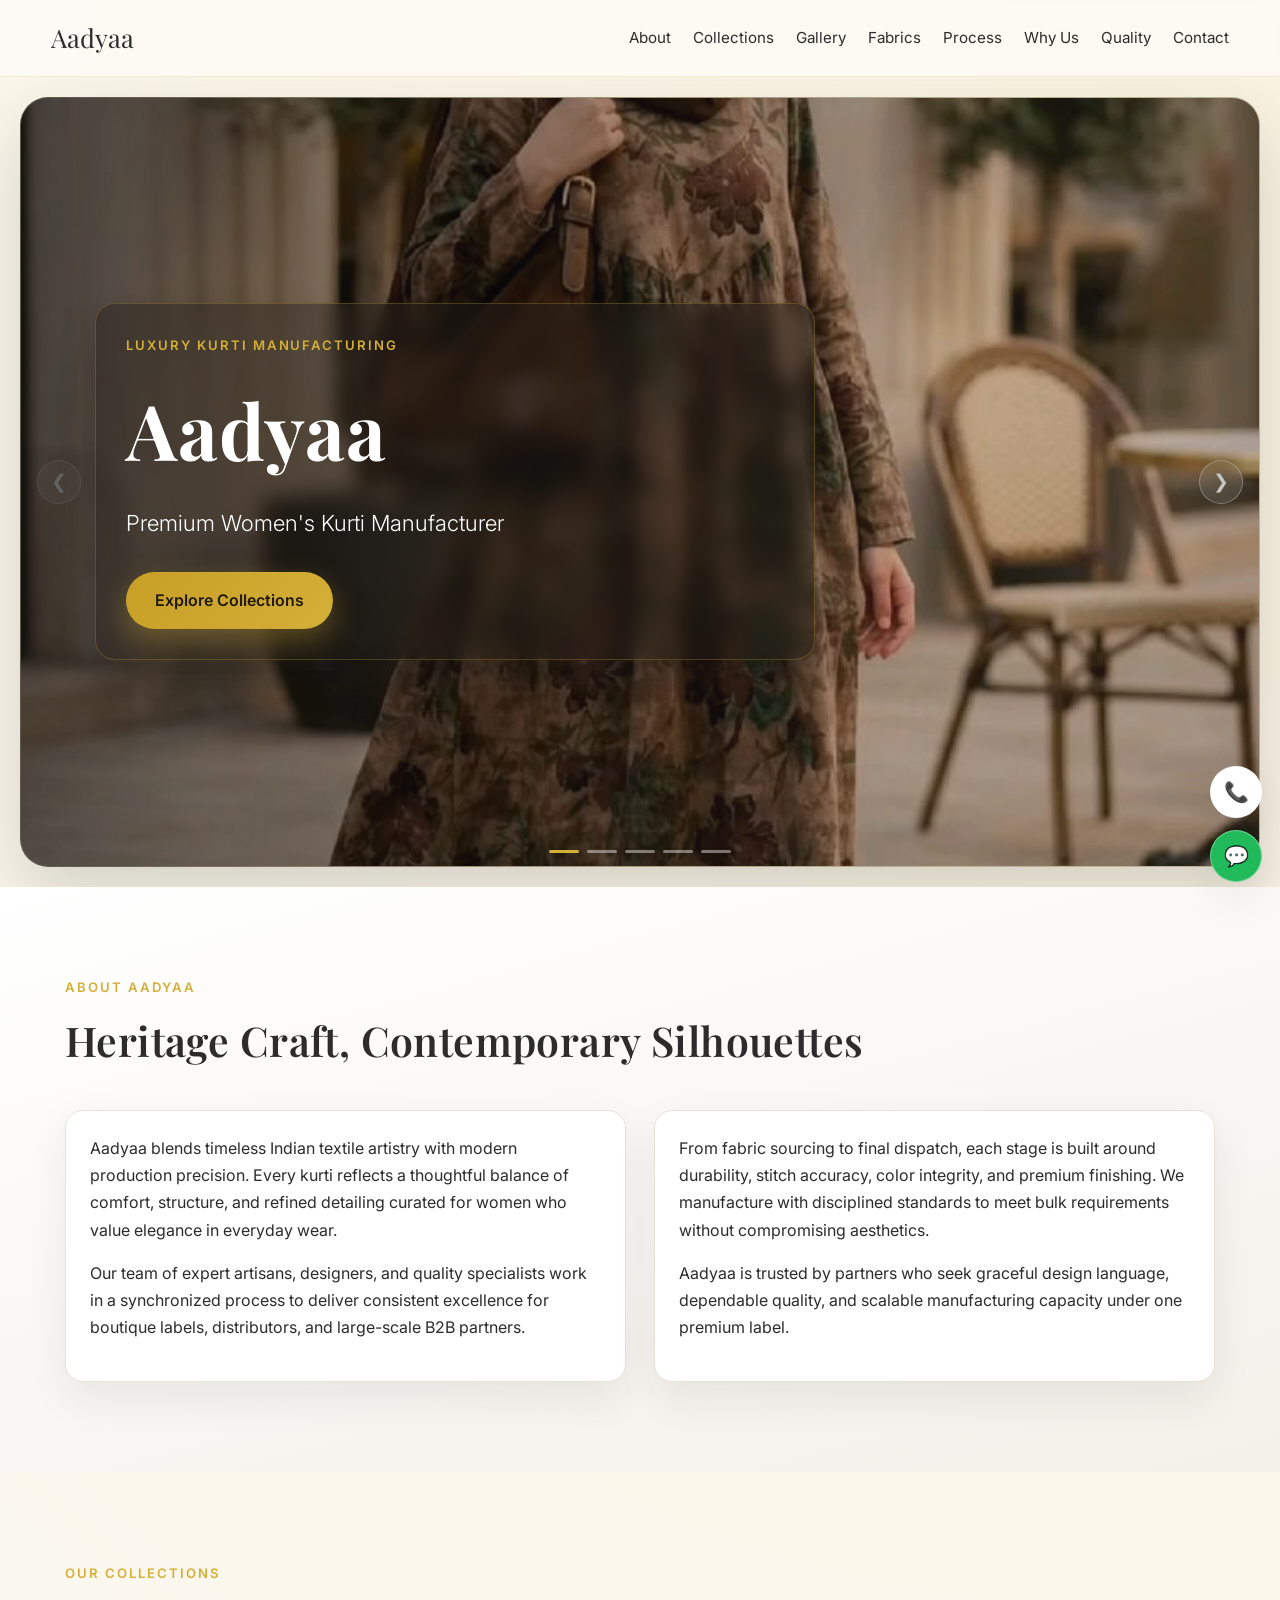
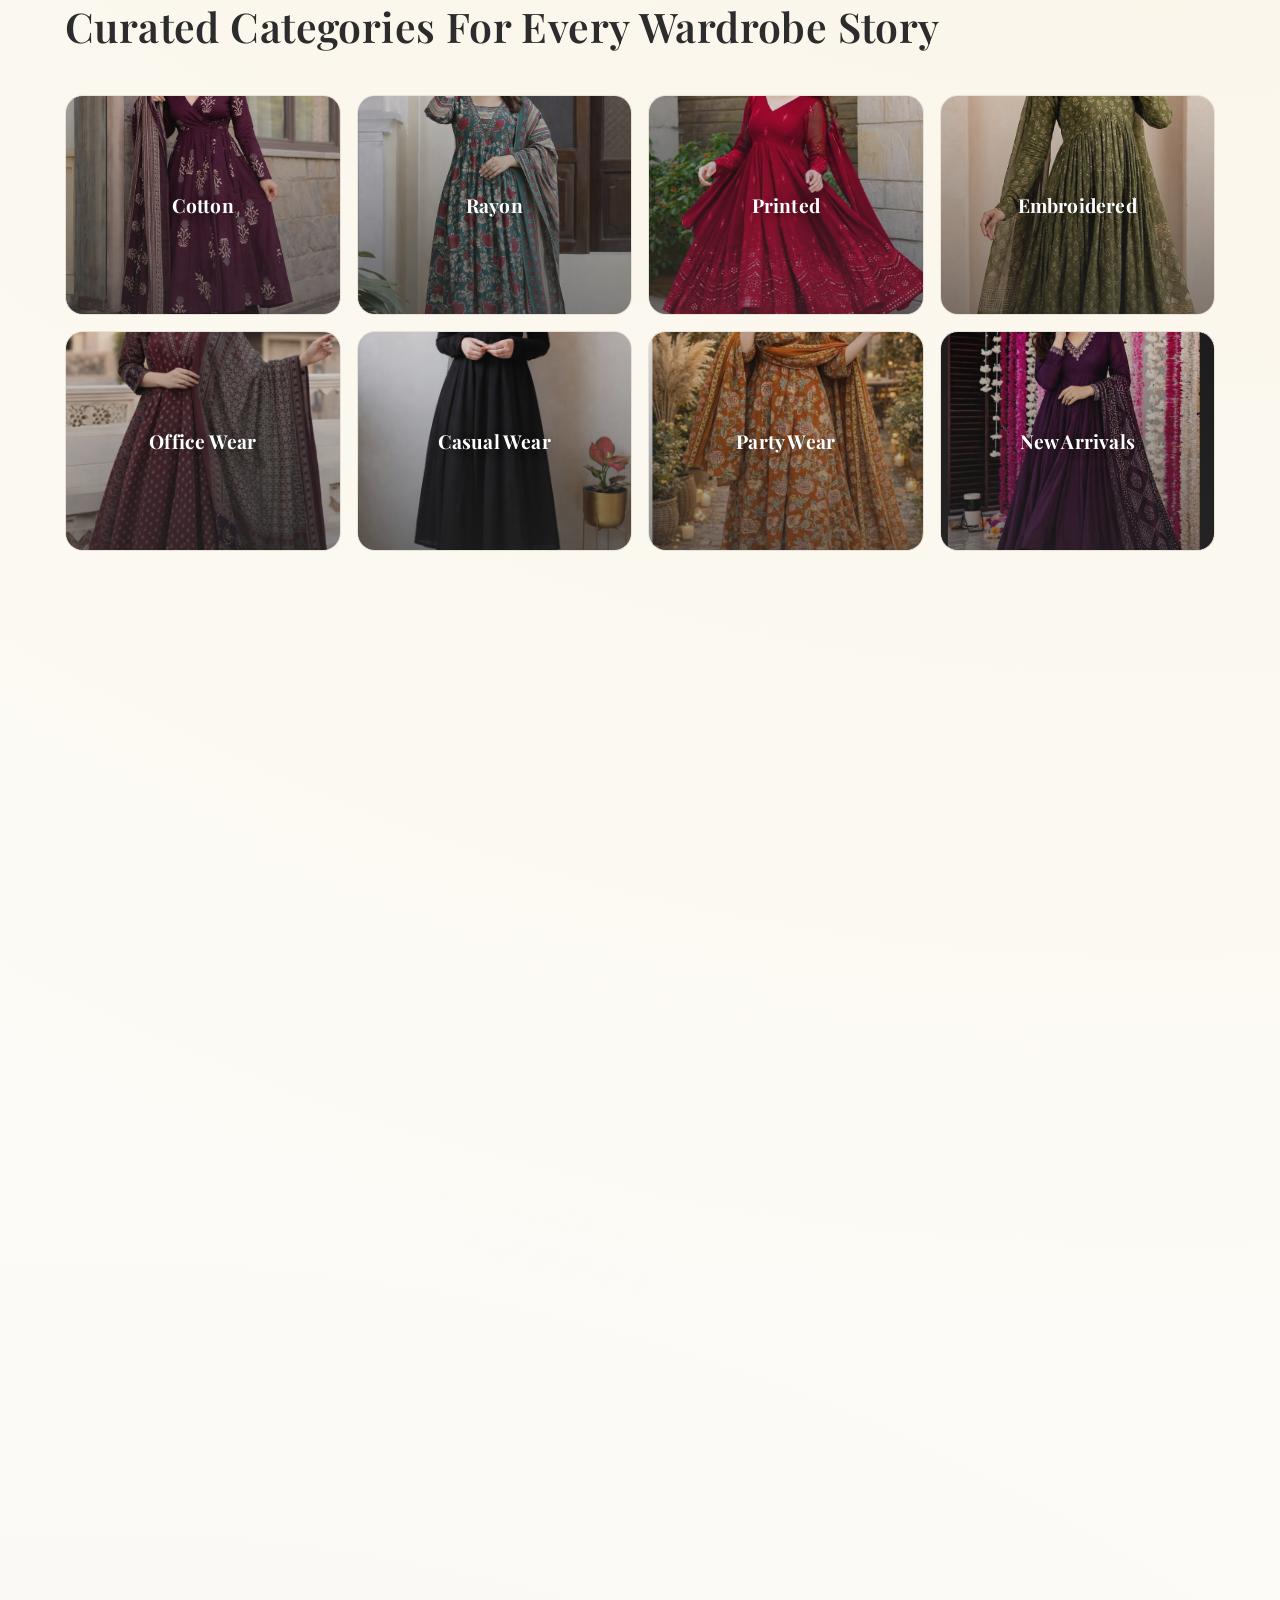
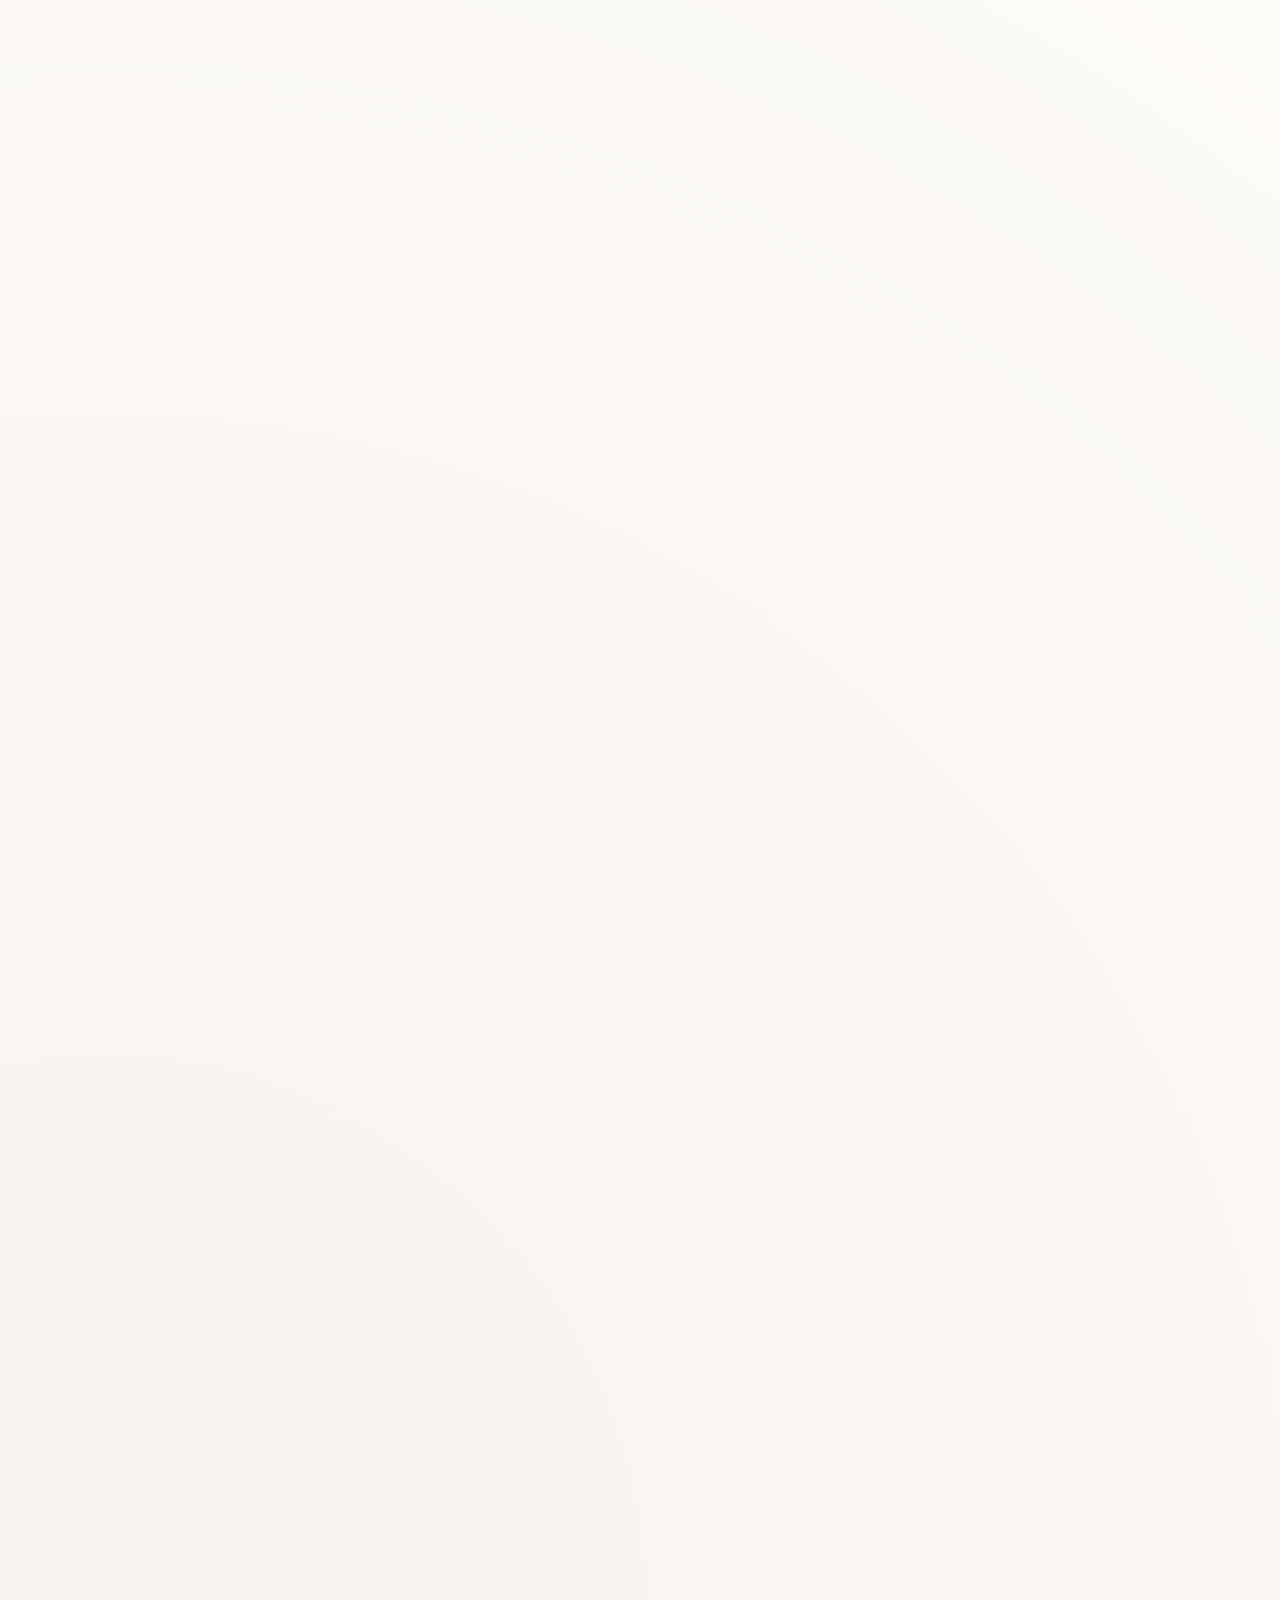
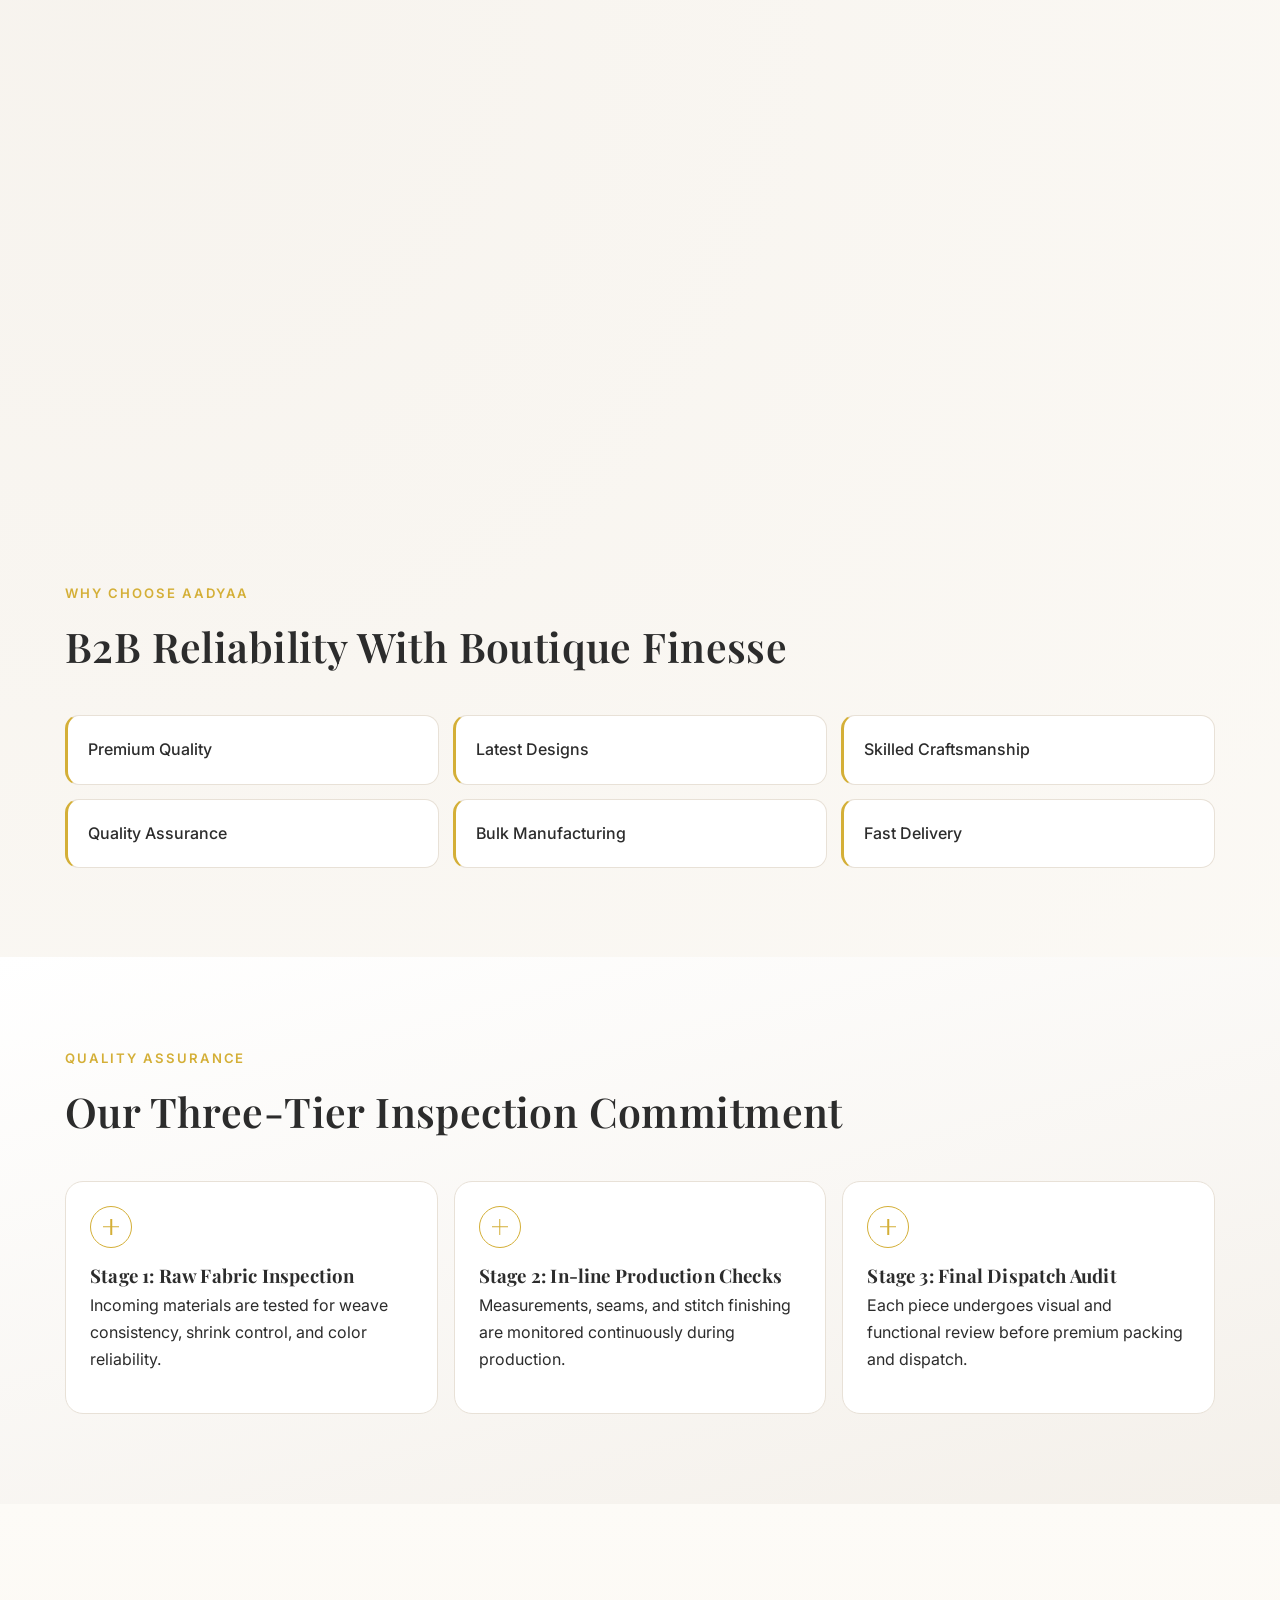
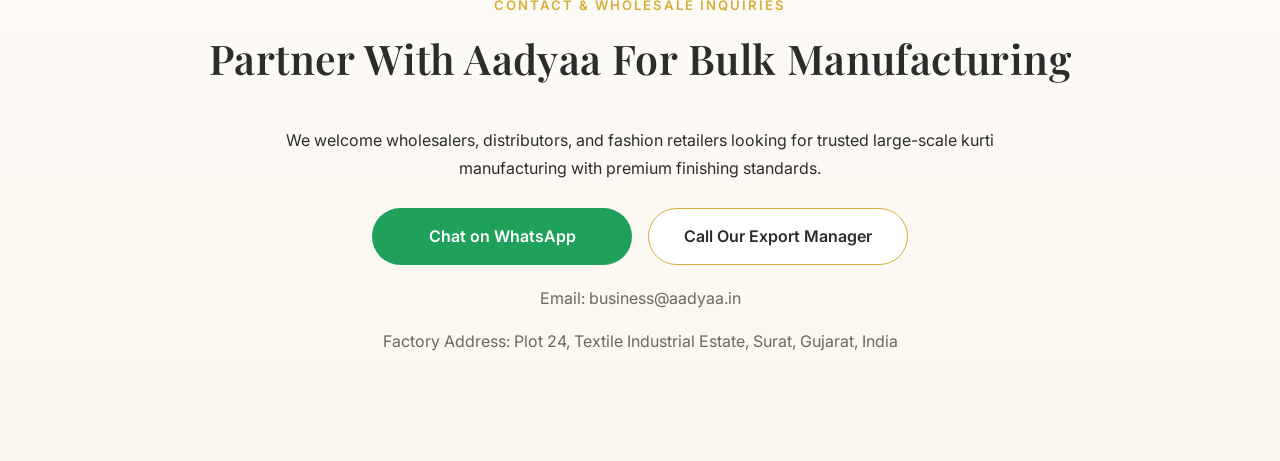
==== commit a75cee46: "Update WhatsApp and call number" ====
--- a/index.html
+++ b/index.html
@@ -244,8 +244,8 @@
         We welcome wholesalers, distributors, and fashion retailers looking for trusted large-scale kurti manufacturing with premium finishing standards.
       </p>
       <div class="contact-cta">
-        <a class="btn btn-whatsapp" href="https://wa.me/919999999999" target="_blank" rel="noopener noreferrer">Chat on WhatsApp</a>
-        <a class="btn btn-call" href="tel:+919999999999">Call Our Export Manager</a>
+        <a class="btn btn-whatsapp" href="https://wa.me/919601361549" target="_blank" rel="noopener noreferrer">Chat on WhatsApp</a>
+        <a class="btn btn-call" href="tel:+919601361549">Call Our Export Manager</a>
       </div>
       <div class="contact-meta">
         <p>Email: business@aadyaa.in</p>
@@ -255,10 +255,10 @@
   </main>
 
   <aside class="floating-actions" aria-label="Quick contact actions">
-    <a href="tel:+919999999999" class="float-btn call" aria-label="Call Aadyaa export manager">
+    <a href="tel:+919601361549" class="float-btn call" aria-label="Call Aadyaa export manager">
       <span>📞</span>
     </a>
-    <a href="https://wa.me/919999999999" target="_blank" rel="noopener noreferrer" class="float-btn whatsapp" aria-label="Chat on WhatsApp">
+    <a href="https://wa.me/919601361549" target="_blank" rel="noopener noreferrer" class="float-btn whatsapp" aria-label="Chat on WhatsApp">
       <span>💬</span>
     </a>
   </aside>
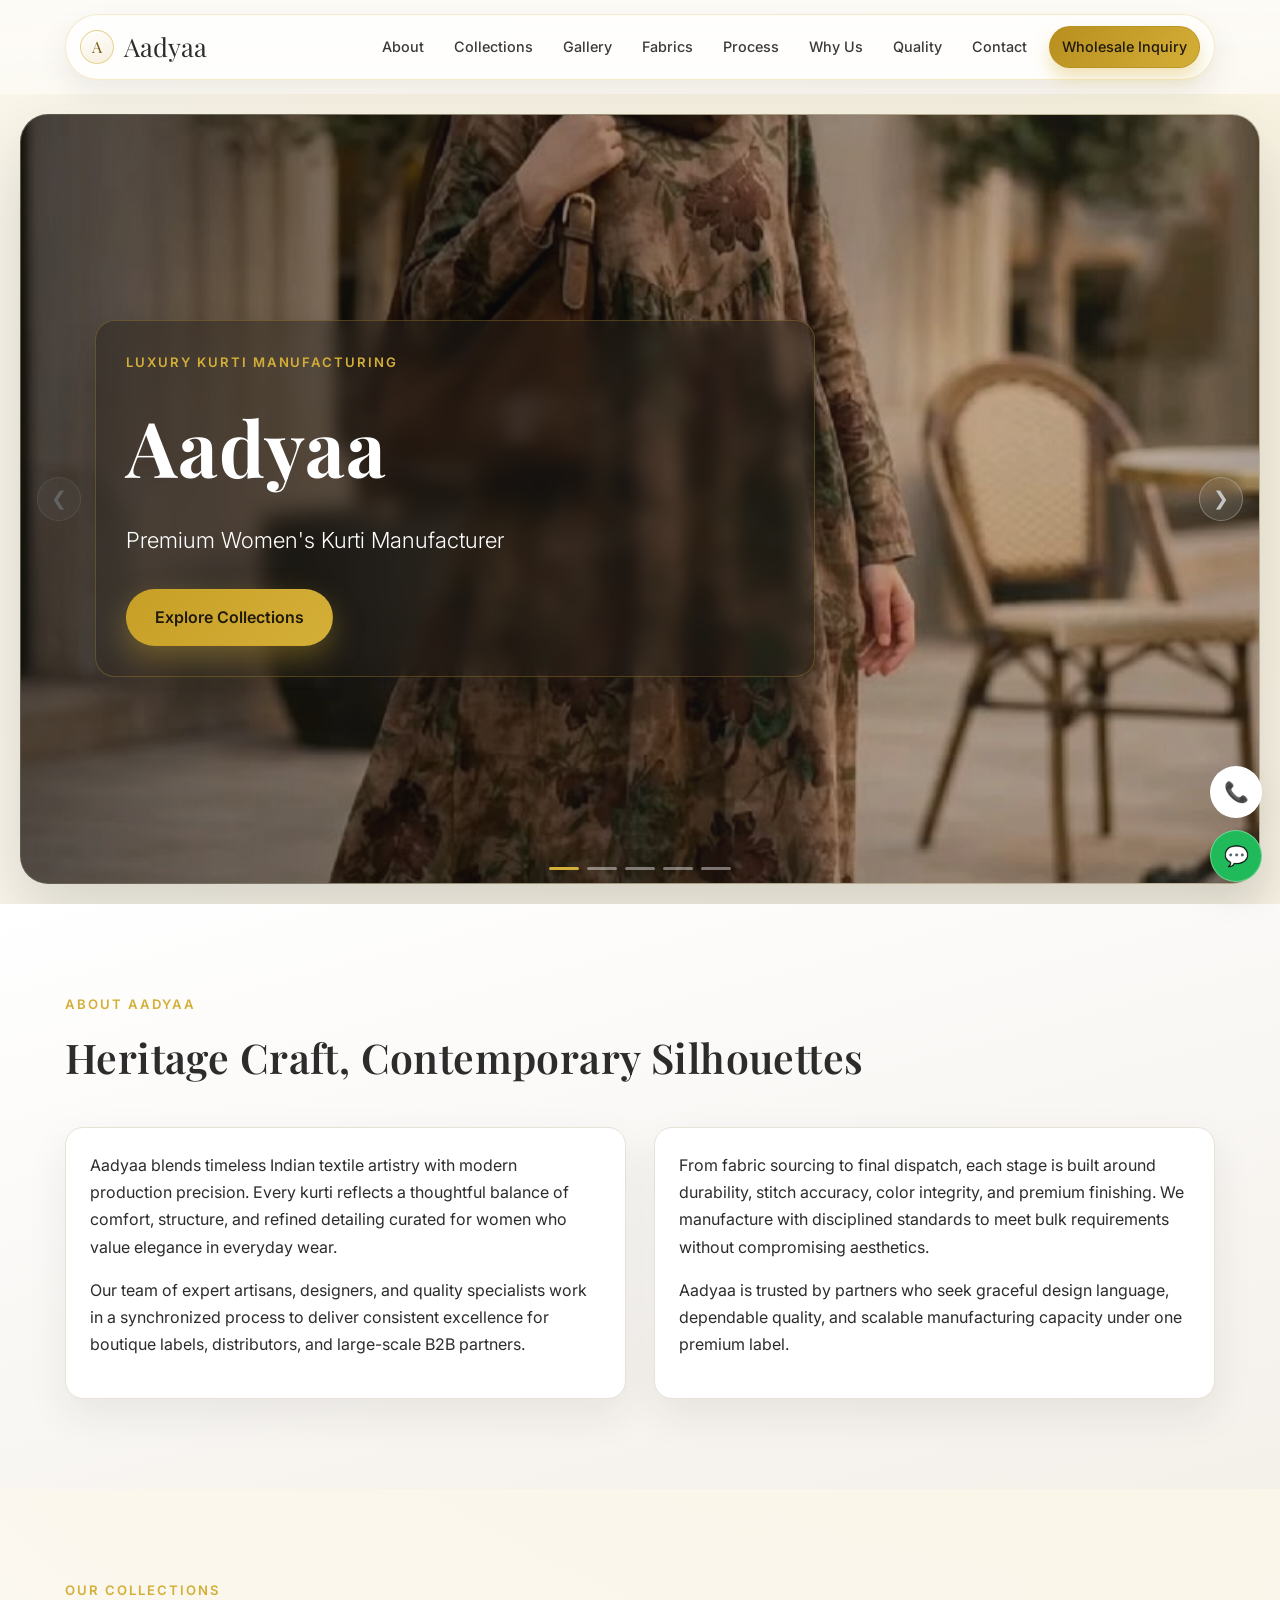
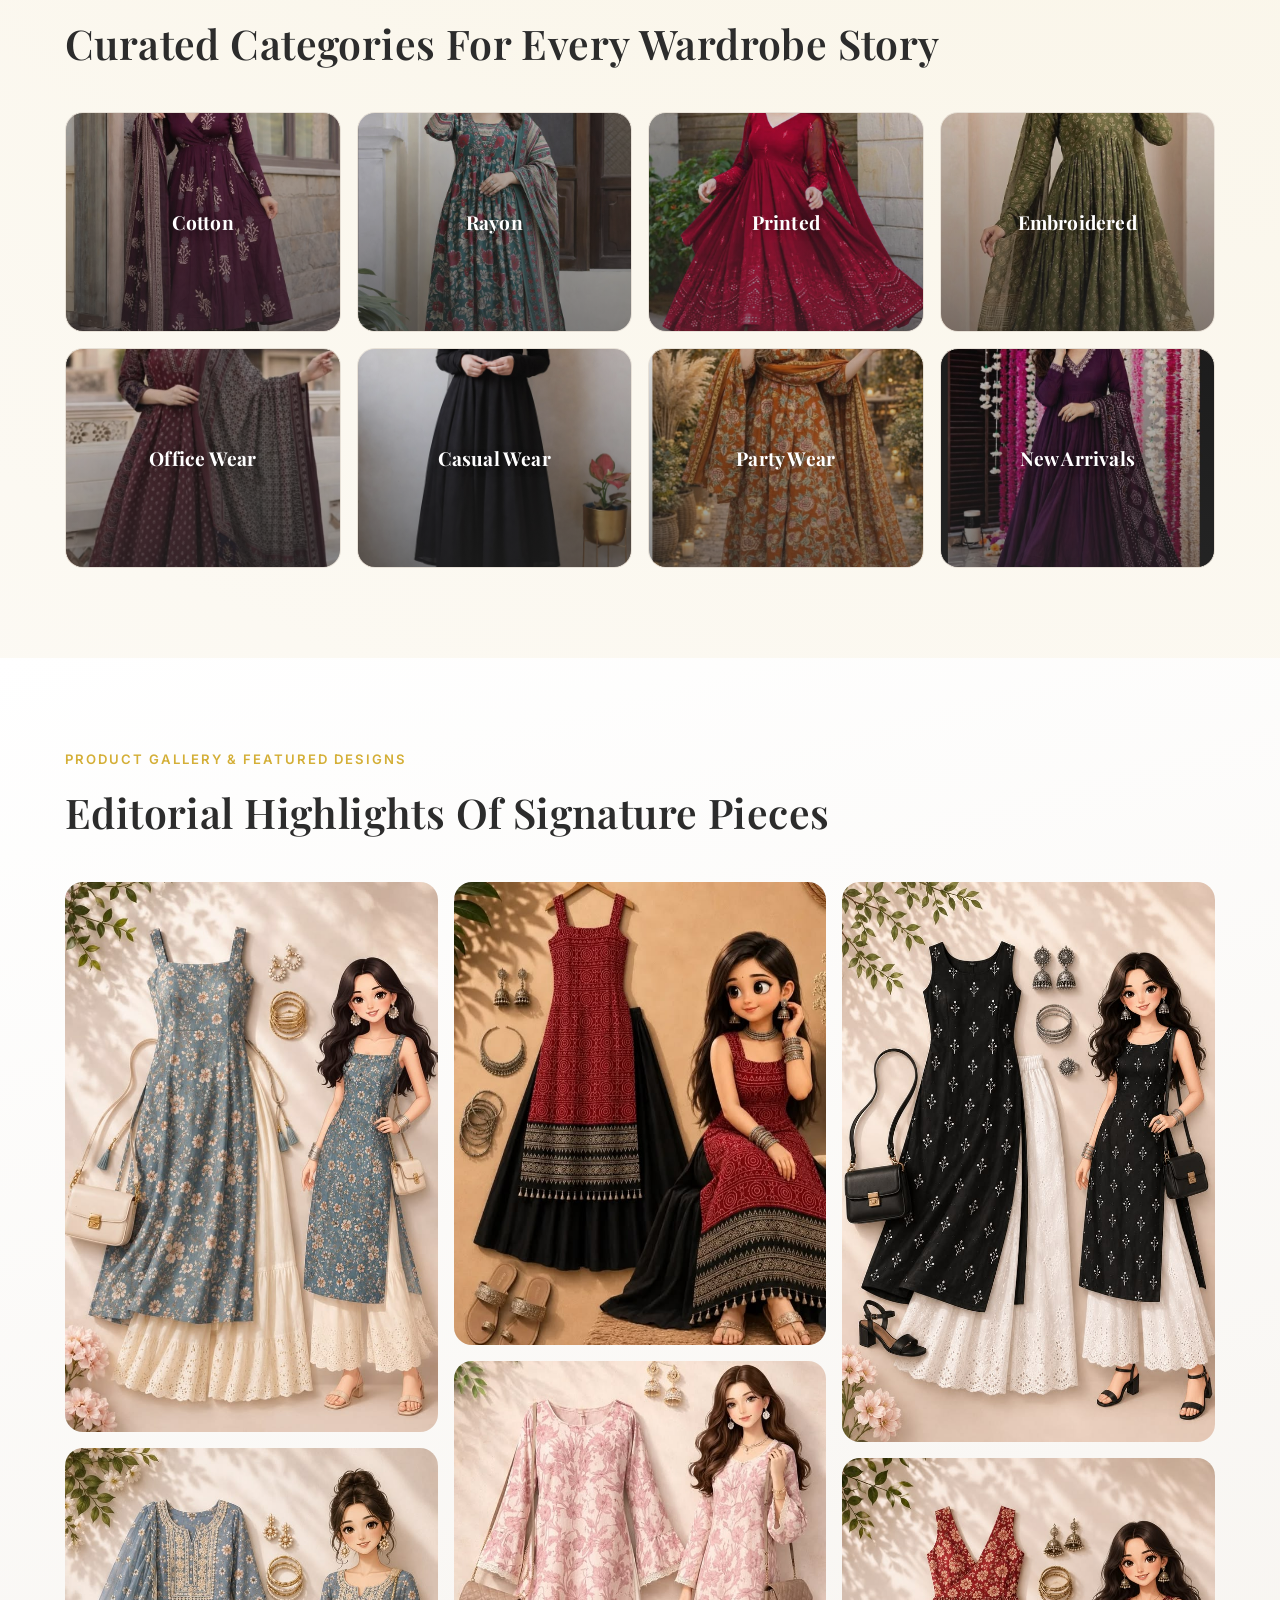
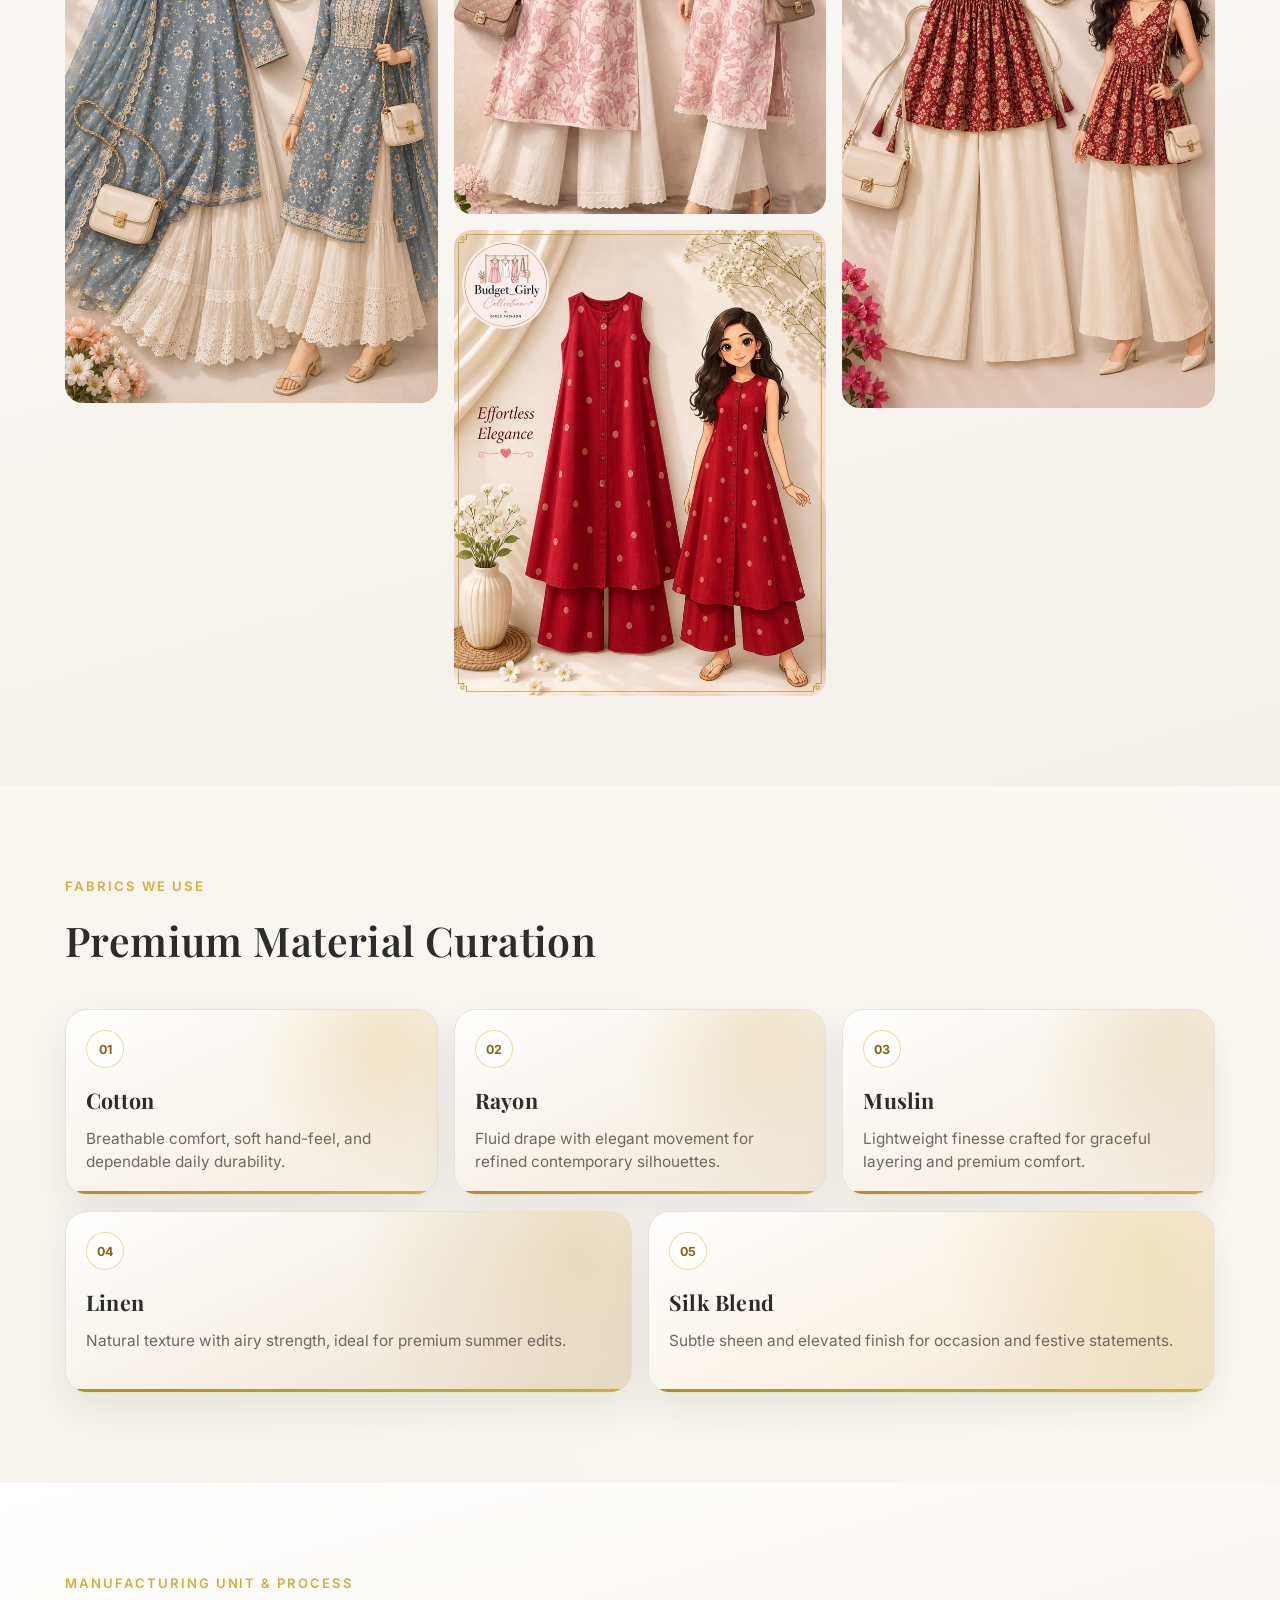
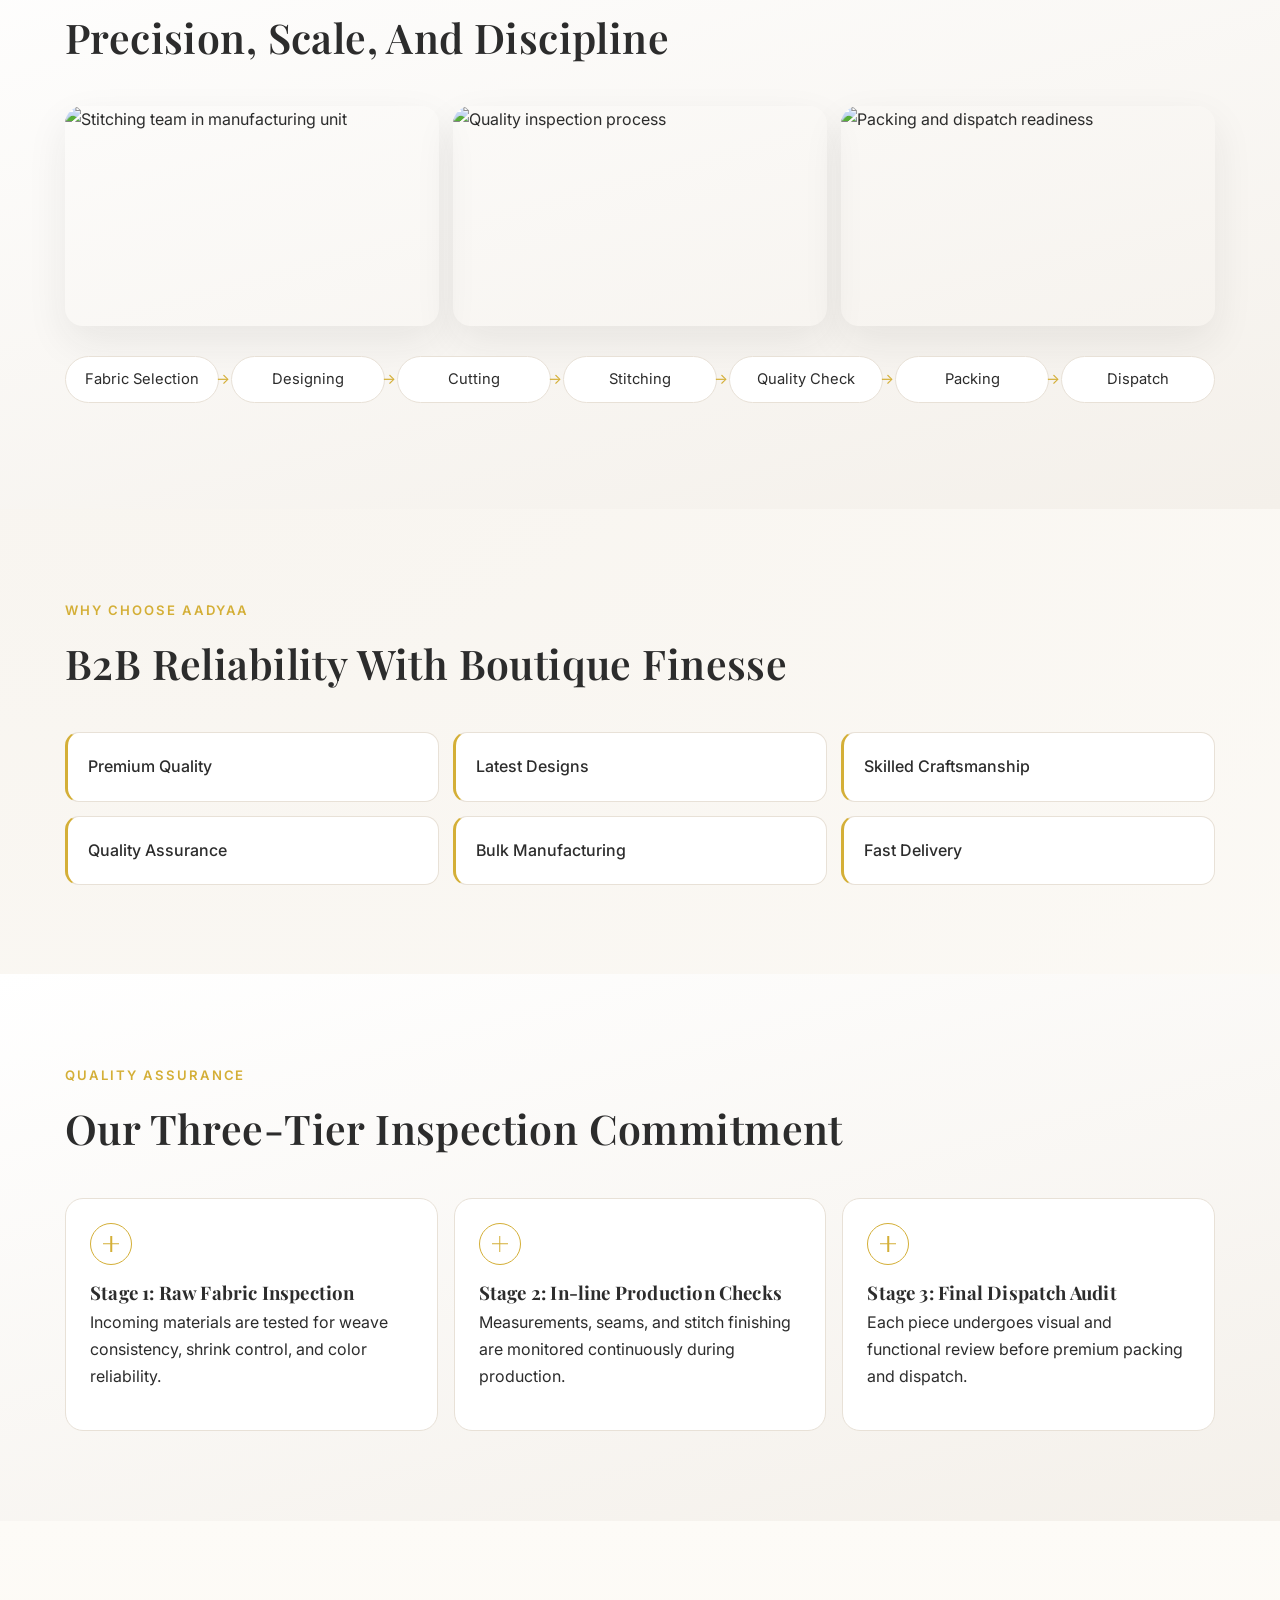
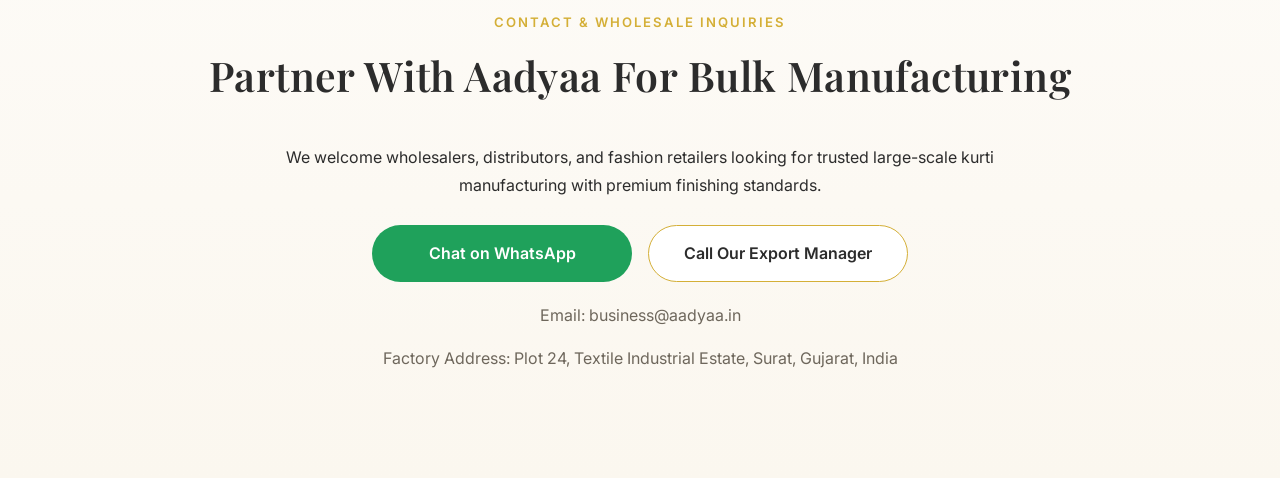
==== commit 7e3c6679: "Redesign premium responsive navbar" ====
--- a/index.html
+++ b/index.html
@@ -12,17 +12,28 @@
 </head>
 <body>
   <header class="site-header">
-    <a href="#hero" class="brand">Aadyaa</a>
-    <nav class="nav-links" aria-label="Primary">
-      <a href="#about">About</a>
-      <a href="#collections">Collections</a>
-      <a href="#gallery">Gallery</a>
-      <a href="#fabrics">Fabrics</a>
-      <a href="#manufacturing">Process</a>
-      <a href="#why-us">Why Us</a>
-      <a href="#quality">Quality</a>
-      <a href="#contact">Contact</a>
-    </nav>
+    <div class="site-header-inner">
+      <a href="#hero" class="brand">
+        <span class="brand-mark" aria-hidden="true">A</span>
+        <span>Aadyaa</span>
+      </a>
+      <button class="nav-toggle" type="button" aria-expanded="false" aria-controls="primary-nav" aria-label="Toggle navigation menu">
+        <span></span>
+        <span></span>
+        <span></span>
+      </button>
+      <nav id="primary-nav" class="nav-links" aria-label="Primary">
+        <a href="#about">About</a>
+        <a href="#collections">Collections</a>
+        <a href="#gallery">Gallery</a>
+        <a href="#fabrics">Fabrics</a>
+        <a href="#manufacturing">Process</a>
+        <a href="#why-us">Why Us</a>
+        <a href="#quality">Quality</a>
+        <a href="#contact">Contact</a>
+        <a href="#contact" class="nav-cta">Wholesale Inquiry</a>
+      </nav>
+    </div>
   </header>
 
   <main>
--- a/styles.css
+++ b/styles.css
@@ -50,46 +50,105 @@
 .site-header {
   position: sticky;
   top: 0;
-  z-index: 30;
+  z-index: 60;
+  padding: 14px 0;
+  background: linear-gradient(180deg, rgba(253, 251, 247, 0.96), rgba(253, 251, 247, 0.72));
+  backdrop-filter: blur(12px);
+}
+
+.site-header-inner {
+  width: var(--container);
+  margin: 0 auto;
+  border: 1px solid rgba(212, 175, 55, 0.26);
+  border-radius: 999px;
+  background: rgba(255, 255, 255, 0.72);
+  padding: 10px 14px;
   display: flex;
-  justify-content: space-between;
   align-items: center;
-  padding: 16px 4vw;
-  backdrop-filter: blur(10px);
-  background: rgba(253, 251, 247, 0.78);
-  border-bottom: 1px solid rgba(212, 175, 55, 0.2);
+  gap: 16px;
+  box-shadow: 0 12px 30px rgba(44, 44, 44, 0.08);
 }
 
 .brand {
+  display: inline-flex;
+  align-items: center;
+  gap: 10px;
   font-family: "Playfair Display", serif;
   font-size: clamp(1.3rem, 2vw, 1.8rem);
   color: var(--charcoal);
 }
 
+.brand-mark {
+  width: 34px;
+  height: 34px;
+  border-radius: 50%;
+  display: grid;
+  place-items: center;
+  font-size: 1rem;
+  color: #7a5d11;
+  border: 1px solid rgba(212, 175, 55, 0.5);
+  background: linear-gradient(155deg, #fff, #f7efdf);
+}
+
 .nav-links {
   display: flex;
+  align-items: center;
   flex-wrap: wrap;
-  gap: 10px 22px;
-  font-size: 0.95rem;
+  gap: 6px;
+  margin-left: auto;
 }
 
 .nav-links a {
   position: relative;
-}
-
-.nav-links a::after {
-  content: "";
-  position: absolute;
-  left: 0;
-  bottom: -4px;
-  width: 0;
-  height: 1px;
-  background: var(--gold);
-  transition: width 0.25s ease;
-}
-
-.nav-links a:hover::after {
-  width: 100%;
+  font-size: 0.9rem;
+  font-weight: 500;
+  padding: 8px 12px;
+  border-radius: 999px;
+  color: #3c3b38;
+  transition: background 0.25s ease, color 0.25s ease, transform 0.25s ease;
+}
+
+.nav-links a:hover {
+  background: rgba(212, 175, 55, 0.16);
+  color: #221f17;
+  transform: translateY(-1px);
+}
+
+.nav-cta {
+  margin-left: 4px;
+  background: linear-gradient(130deg, #b88f1f, var(--gold));
+  color: #201a0d !important;
+  border: 1px solid rgba(184, 143, 31, 0.7);
+  box-shadow: 0 10px 18px rgba(212, 175, 55, 0.35);
+}
+
+.nav-cta:hover {
+  background: linear-gradient(130deg, #c79f27, #e0bc52);
+}
+
+.nav-toggle {
+  display: none;
+  width: 42px;
+  height: 42px;
+  border-radius: 50%;
+  border: 1px solid rgba(212, 175, 55, 0.4);
+  background: rgba(255, 255, 255, 0.8);
+  margin-left: auto;
+  cursor: pointer;
+  padding: 0;
+}
+
+.nav-toggle span {
+  display: block;
+  width: 18px;
+  height: 1.8px;
+  border-radius: 4px;
+  background: #2c2c2c;
+  margin: 0 auto;
+}
+
+.nav-toggle span + span {
+  margin-top: 4px;
 }
 
 .section-pad {
@@ -760,12 +819,57 @@
   }
 
   .site-header {
-    flex-direction: column;
-    gap: 10px;
+    padding: 10px 0;
+  }
+
+  .site-header-inner {
+    width: min(95vw, 95vw);
+    border-radius: 18px;
+    position: relative;
+    padding: 10px 12px;
+  }
+
+  .brand {
+    font-size: 1.35rem;
+  }
+
+  .brand-mark {
+    width: 30px;
+    height: 30px;
+    font-size: 0.9rem;
+  }
+
+  .nav-toggle {
+    display: block;
   }
 
   .nav-links {
-    justify-content: center;
+    display: none;
+    position: absolute;
+    top: calc(100% + 10px);
+    left: 0;
+    right: 0;
+    margin: 0;
+    background: rgba(255, 255, 255, 0.96);
+    border: 1px solid rgba(212, 175, 55, 0.3);
+    border-radius: 16px;
+    box-shadow: 0 16px 30px rgba(44, 44, 44, 0.14);
+    padding: 10px;
+    gap: 6px;
+  }
+
+  .site-header.menu-open .nav-links {
+    display: grid;
+  }
+
+  .nav-links a {
+    text-align: center;
+    padding: 10px 12px;
+    background: rgba(244, 240, 234, 0.52);
+  }
+
+  .nav-cta {
+    margin-left: 0;
   }
 
   .collection-grid,
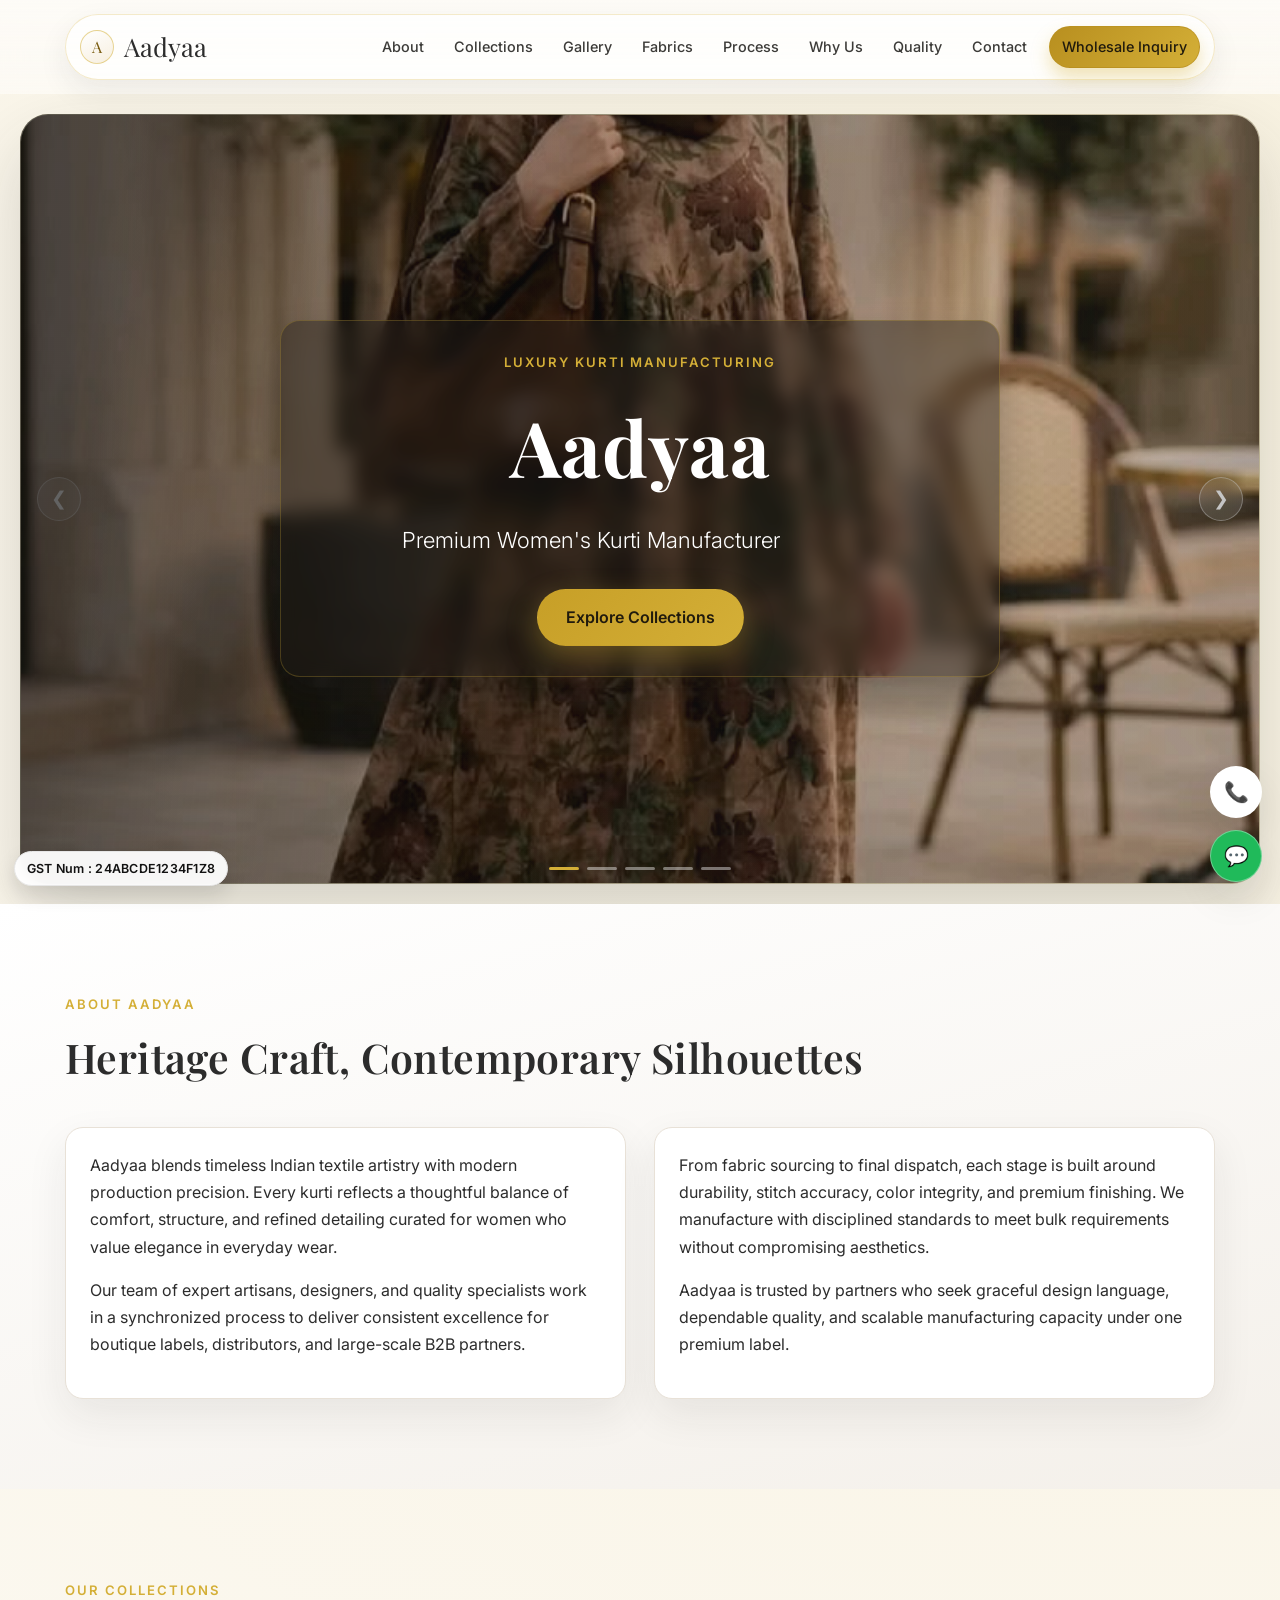
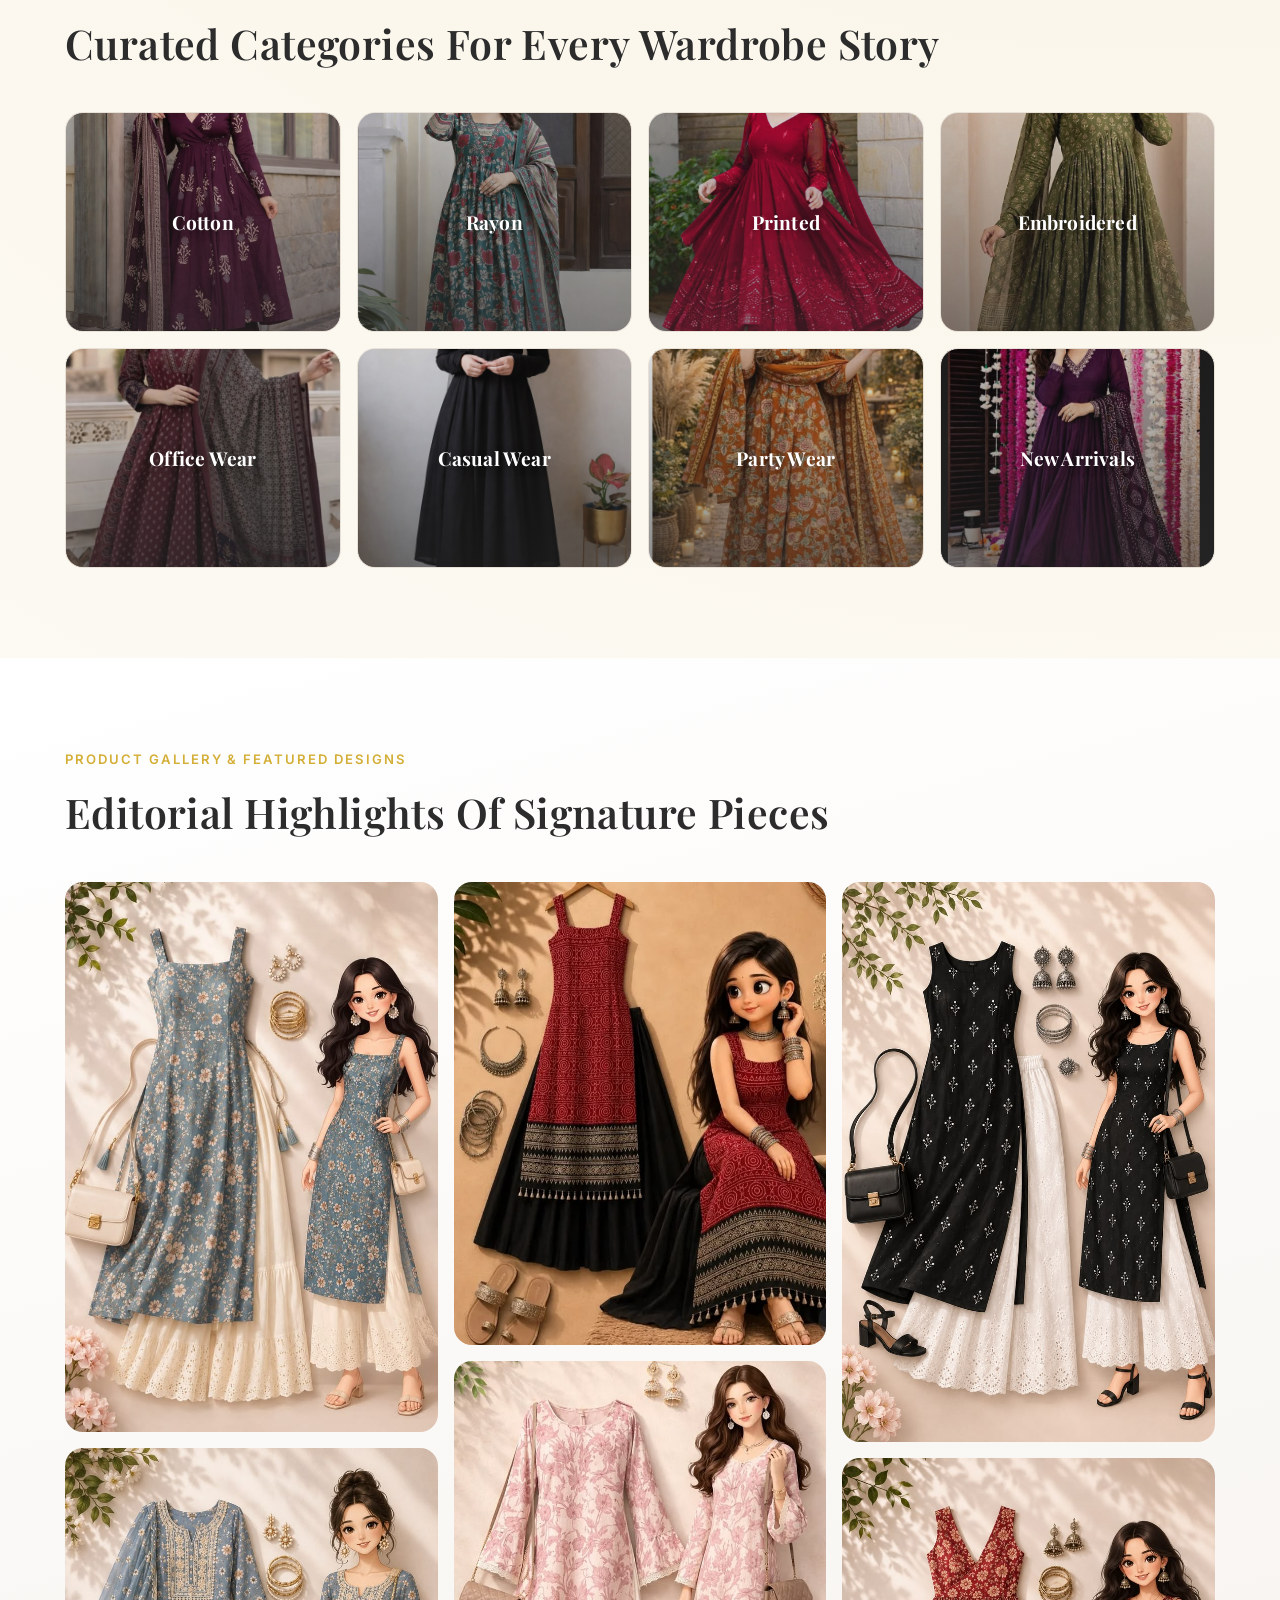
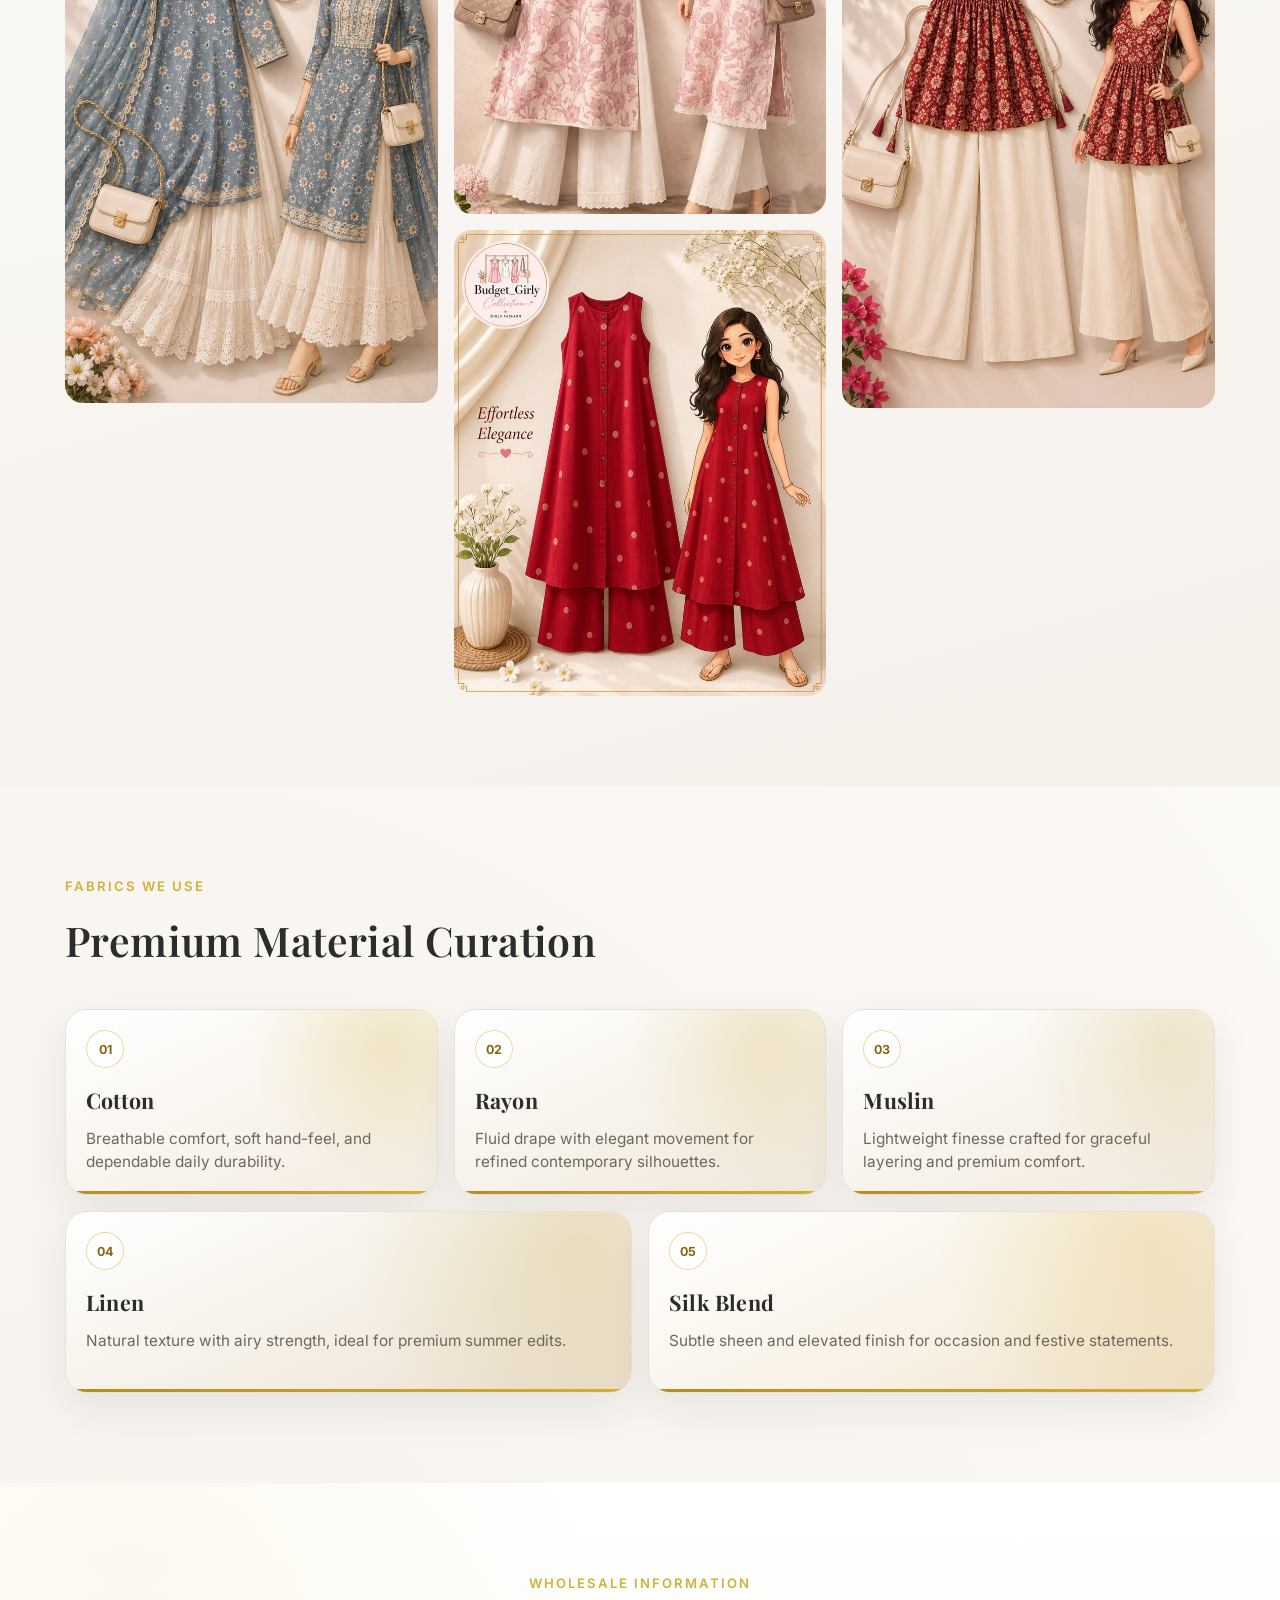
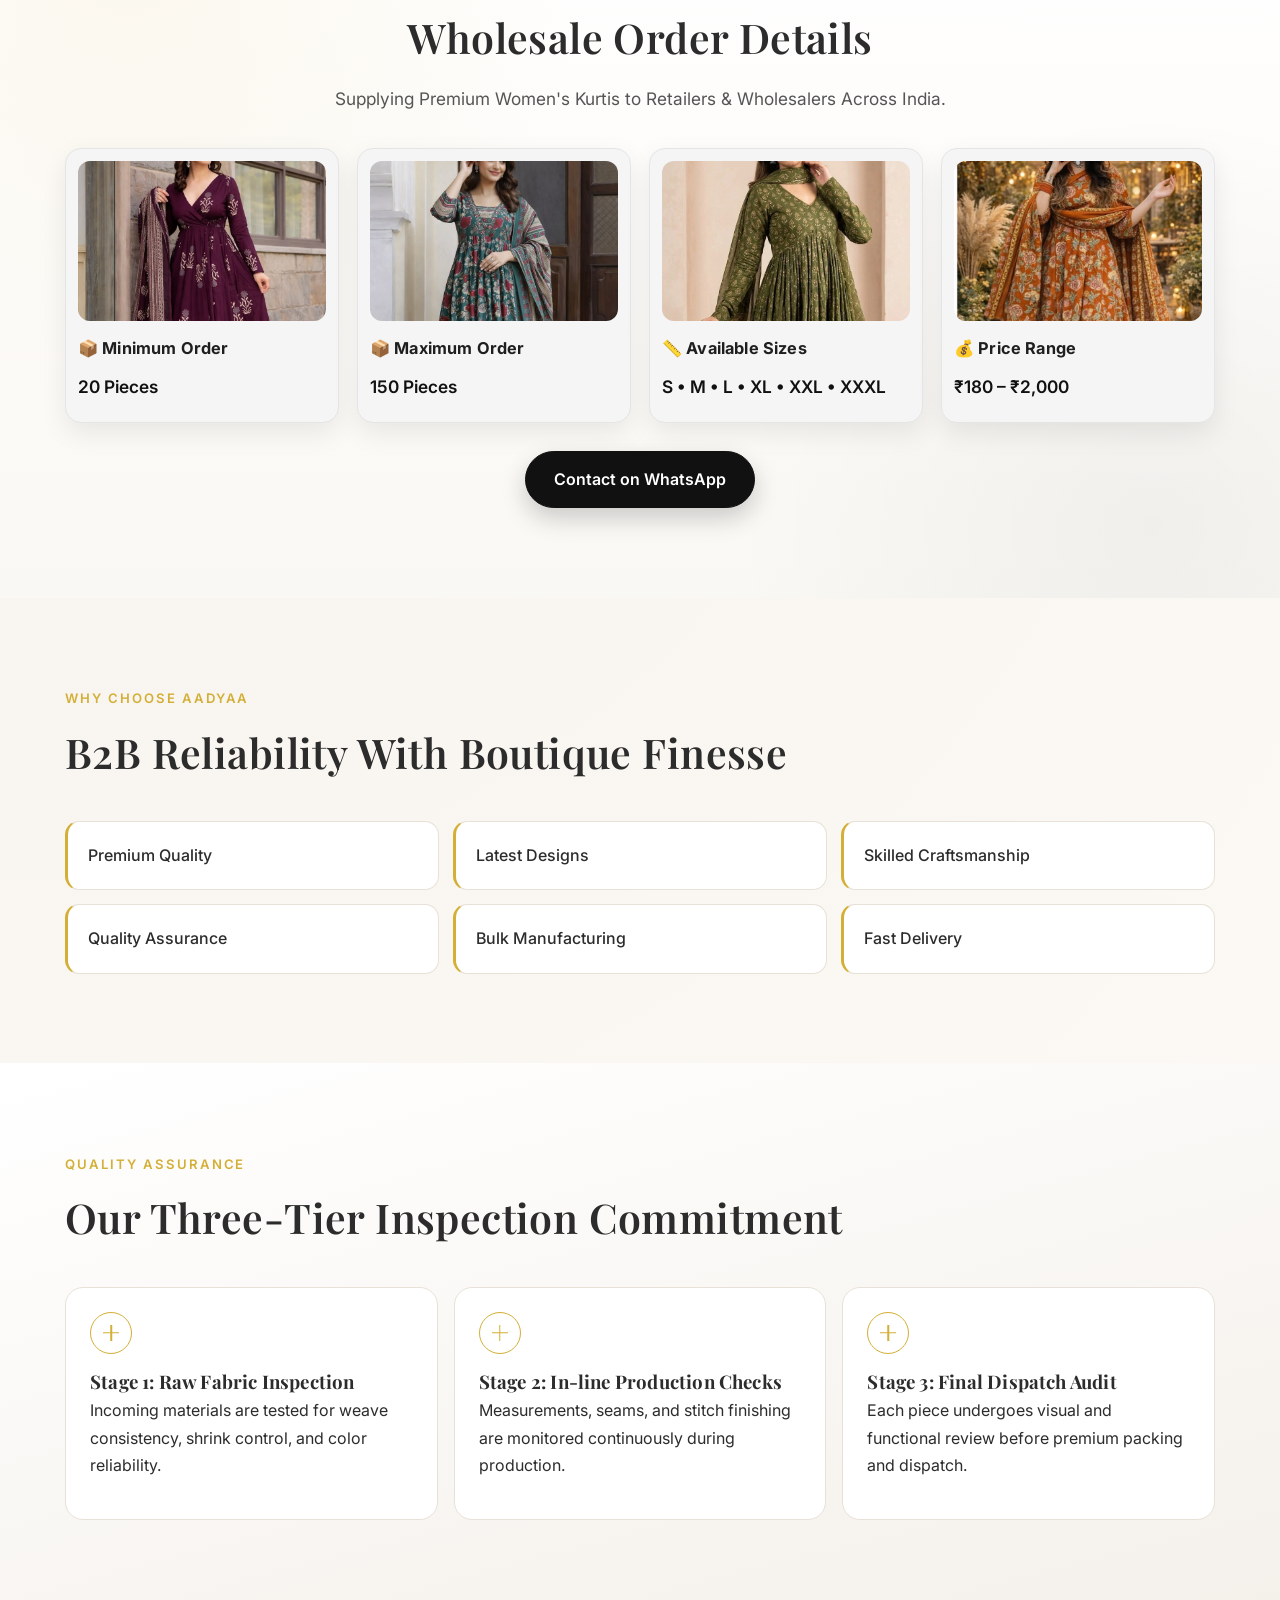
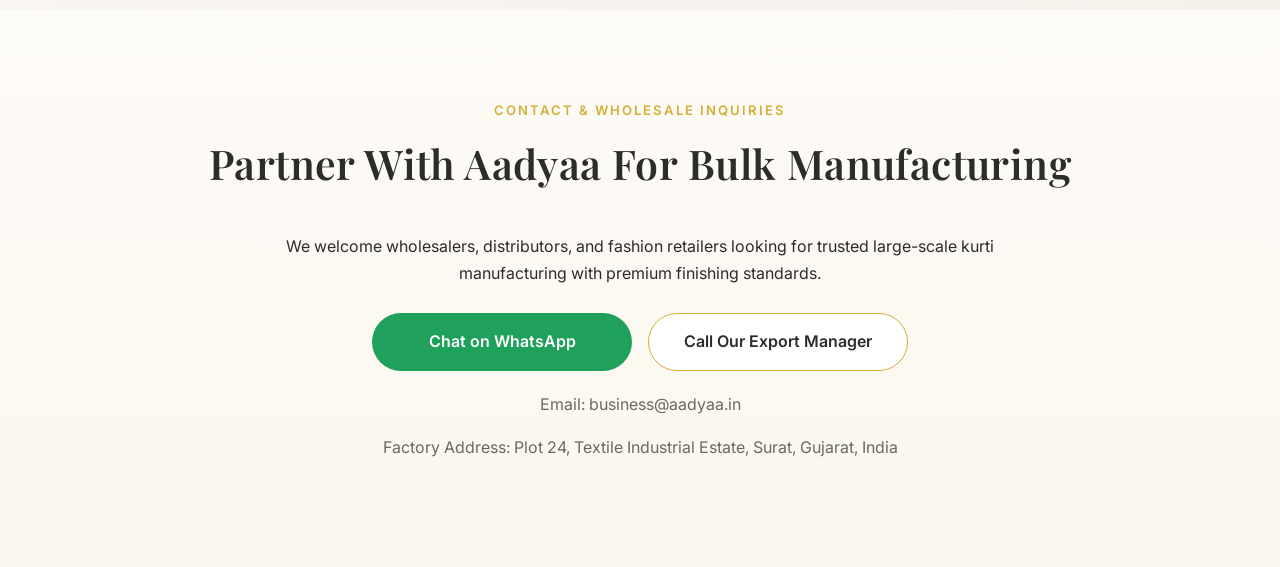
==== commit e3191ce7: "Update wholesale section UI and add GST badge placement" ====
--- a/index.html
+++ b/index.html
@@ -11,6 +11,7 @@
   <link rel="stylesheet" href="styles.css" />
 </head>
 <body>
+  <div class="gst-badge">GST Num : 24ABCDE1234F1Z8</div>
   <header class="site-header">
     <div class="site-header-inner">
       <a href="#hero" class="brand">
@@ -186,25 +187,37 @@
       </div>
     </section>
 
-    <section id="manufacturing" class="manufacturing section-pad panel reveal">
-      <div class="section-head">
-        <p class="eyebrow">Manufacturing Unit & Process</p>
-        <h2>Precision, Scale, And Discipline</h2>
-      </div>
-      <div class="factory-journal">
-        <img src="https://images.unsplash.com/photo-1521791136064-7986c2920216?auto=format&fit=crop&w=1200&q=80" alt="Stitching team in manufacturing unit" />
-        <img src="https://images.unsplash.com/photo-1565043589221-1a6fd9ae45c7?auto=format&fit=crop&w=1200&q=80" alt="Quality inspection process" />
-        <img src="https://images.unsplash.com/photo-1582719478185-5d2f8f2c5a6a?auto=format&fit=crop&w=1200&q=80" alt="Packing and dispatch readiness" />
-      </div>
-      <ol class="process-timeline" aria-label="Aadyaa manufacturing workflow">
-        <li>Fabric Selection</li>
-        <li>Designing</li>
-        <li>Cutting</li>
-        <li>Stitching</li>
-        <li>Quality Check</li>
-        <li>Packing</li>
-        <li>Dispatch</li>
-      </ol>
+    <section id="manufacturing" class="wholesale-info section-pad reveal">
+      <div class="section-head wholesale-head">
+        <p class="eyebrow">Wholesale Information</p>
+        <h2>Wholesale Order Details</h2>
+        <p class="wholesale-subtitle">Supplying Premium Women's Kurtis to Retailers &amp; Wholesalers Across India.</p>
+      </div>
+      <div class="wholesale-grid" aria-label="Wholesale order information">
+        <article class="wholesale-card">
+          <img class="wholesale-thumb" src="img/2b72b93f7711f50954092224c3c01b6e.jpg" alt="Minimum order wholesale kurti lot" />
+          <h3>📦 Minimum Order</h3>
+          <p>20 Pieces</p>
+        </article>
+        <article class="wholesale-card">
+          <img class="wholesale-thumb" src="img/74f377820df6c45b3ccccef6d754788a.jpg" alt="Maximum order wholesale kurti lot" />
+          <h3>📦 Maximum Order</h3>
+          <p>150 Pieces</p>
+        </article>
+        <article class="wholesale-card">
+          <img class="wholesale-thumb" src="img/8c352d431ccaa4da992e8917339ad1d4.jpg" alt="Kurti size variants for wholesale" />
+          <h3>📏 Available Sizes</h3>
+          <p>S • M • L • XL • XXL • XXXL</p>
+        </article>
+        <article class="wholesale-card">
+          <img class="wholesale-thumb" src="img/e5d2cf0926ce3c499a92aece4bb110ce.jpg" alt="Premium kurti wholesale price range" />
+          <h3>💰 Price Range</h3>
+          <p>₹180 – ₹2,000</p>
+        </article>
+      </div>
+      <div class="wholesale-cta-wrap">
+        <a class="btn wholesale-cta" href="https://wa.me/919601361549" target="_blank" rel="noopener noreferrer">Contact on WhatsApp</a>
+      </div>
     </section>
 
     <section id="why-us" class="why-us section-pad reveal">
--- a/styles.css
+++ b/styles.css
@@ -30,6 +30,23 @@
   line-height: 1.7;
 }
 
+.gst-badge {
+  position: fixed;
+  bottom: 14px;
+  left: 14px;
+  z-index: 90;
+  background: rgba(255, 255, 255, 0.95);
+  color: #121212;
+  border: 1px solid #e6e6e6;
+  border-radius: 999px;
+  padding: 6px 12px;
+  font-size: 0.78rem;
+  font-weight: 600;
+  letter-spacing: 0.02em;
+  box-shadow: 0 8px 20px rgba(20, 20, 20, 0.12);
+  backdrop-filter: blur(6px);
+}
+
 h1,
 h2,
 h3 {
@@ -183,6 +200,7 @@
   min-height: 90vh;
   display: flex;
   align-items: center;
+  justify-content: center;
   isolation: isolate;
   overflow: hidden;
   padding: 44px 0;
@@ -196,6 +214,12 @@
   overflow: hidden;
   box-shadow: 0 30px 70px rgba(44, 44, 44, 0.18);
   border: 1px solid rgba(212, 175, 55, 0.24);
+  touch-action: pan-y;
+  cursor: grab;
+}
+
+.hero-slider.dragging {
+  cursor: grabbing;
 }
 
 .slide {
@@ -233,7 +257,8 @@
 
 .hero-content {
   width: min(720px, 88vw);
-  margin-left: clamp(24px, 8vw, 95px);
+  margin-left: auto;
+  margin-right: auto;
   color: var(--white);
   background: rgba(34, 30, 26, 0.42);
   border: 1px solid rgba(212, 175, 55, 0.25);
@@ -241,6 +266,7 @@
   border-radius: 20px;
   padding: clamp(18px, 3vw, 30px);
   box-shadow: 0 18px 34px rgba(20, 20, 20, 0.28);
+  text-align: center;
 }
 
 .hero-content h1 {
@@ -334,8 +360,8 @@
 .contact-cta,
 .contact-meta,
 .masonry-grid,
-.factory-journal,
-.process-timeline {
+.wholesale-grid,
+.wholesale-cta-wrap {
   width: var(--container);
   margin-left: auto;
   margin-right: auto;
@@ -547,6 +573,86 @@
     linear-gradient(155deg, #fff, #f8f1e5 58%, #efe1c9);
 }
 
+.wholesale-info {
+  background:
+    radial-gradient(circle at 10% 10%, rgba(212, 175, 55, 0.08), transparent 35%),
+    radial-gradient(circle at 90% 90%, rgba(0, 0, 0, 0.04), transparent 32%),
+    linear-gradient(180deg, #ffffff 0%, #faf8f4 100%);
+}
+
+.wholesale-head {
+  text-align: center;
+}
+
+.wholesale-subtitle {
+  margin: 12px auto 0;
+  max-width: 760px;
+  color: #555;
+  font-size: clamp(0.98rem, 1.5vw, 1.08rem);
+}
+
+.wholesale-grid {
+  display: grid;
+  grid-template-columns: repeat(4, minmax(0, 1fr));
+  gap: 18px;
+}
+
+.wholesale-card {
+  background: #f5f5f5;
+  border: 1px solid #e5e5e5;
+  border-radius: 16px;
+  padding: 12px 12px 20px;
+  box-shadow: 0 10px 26px rgba(17, 17, 17, 0.08);
+  transition: transform 0.28s ease, box-shadow 0.28s ease;
+}
+
+.wholesale-thumb {
+  width: 100%;
+  height: 160px;
+  border-radius: 12px;
+  object-fit: cover;
+  object-position: center 24%;
+  margin-bottom: 14px;
+  display: block;
+}
+
+.wholesale-card:hover {
+  transform: translateY(-5px);
+  box-shadow: 0 16px 36px rgba(17, 17, 17, 0.12);
+}
+
+.wholesale-card h3 {
+  font-family: "Inter", sans-serif;
+  font-size: 1.02rem;
+  margin-bottom: 10px;
+  color: #1f1f1f;
+}
+
+.wholesale-card p {
+  margin: 0;
+  font-size: 1.08rem;
+  font-weight: 600;
+  color: #111111;
+}
+
+.wholesale-cta-wrap {
+  margin-top: 28px;
+  text-align: center;
+}
+
+.wholesale-cta {
+  background: #111111;
+  color: #ffffff;
+  border: 1px solid #111111;
+  box-shadow: 0 10px 24px rgba(17, 17, 17, 0.2);
+}
+
+.wholesale-cta:hover {
+  background: #1fa15b;
+  border-color: #1fa15b;
+  box-shadow: 0 14px 30px rgba(31, 161, 91, 0.32);
+}
+
 .factory-journal {
   display: grid;
   gap: 14px;
@@ -754,6 +860,29 @@
   cursor: pointer;
 }
 
+.demo-toast {
+  position: fixed;
+  left: 50%;
+  bottom: 28px;
+  transform: translate(-50%, 18px);
+  background: rgba(36, 31, 24, 0.9);
+  color: #fff;
+  border: 1px solid rgba(212, 175, 55, 0.42);
+  border-radius: 999px;
+  padding: 10px 18px;
+  font-size: 0.9rem;
+  letter-spacing: 0.01em;
+  opacity: 0;
+  pointer-events: none;
+  transition: opacity 0.25s ease, transform 0.25s ease;
+  z-index: 100;
+}
+
+.demo-toast.show {
+  opacity: 1;
+  transform: translate(-50%, 0);
+}
+
 .reveal {
   opacity: 0;
   transform: translateY(24px);
@@ -793,6 +922,13 @@
 }
 
 @media (max-width: 760px) {
+  .gst-badge {
+    bottom: 10px;
+    left: 10px;
+    font-size: 0.7rem;
+    padding: 5px 10px;
+  }
+
   .hero {
     min-height: 82vh;
     padding: 24px 0;
@@ -875,7 +1011,8 @@
   .collection-grid,
   .value-grid,
   .quality-grid,
-  .factory-journal {
+  .factory-journal,
+  .wholesale-grid {
     grid-template-columns: 1fr;
   }
 
@@ -903,6 +1040,10 @@
 
   .fabric-card p {
     font-size: 0.92rem;
+  }
+
+  .wholesale-thumb {
+    height: 185px;
   }
 
   .masonry-grid {
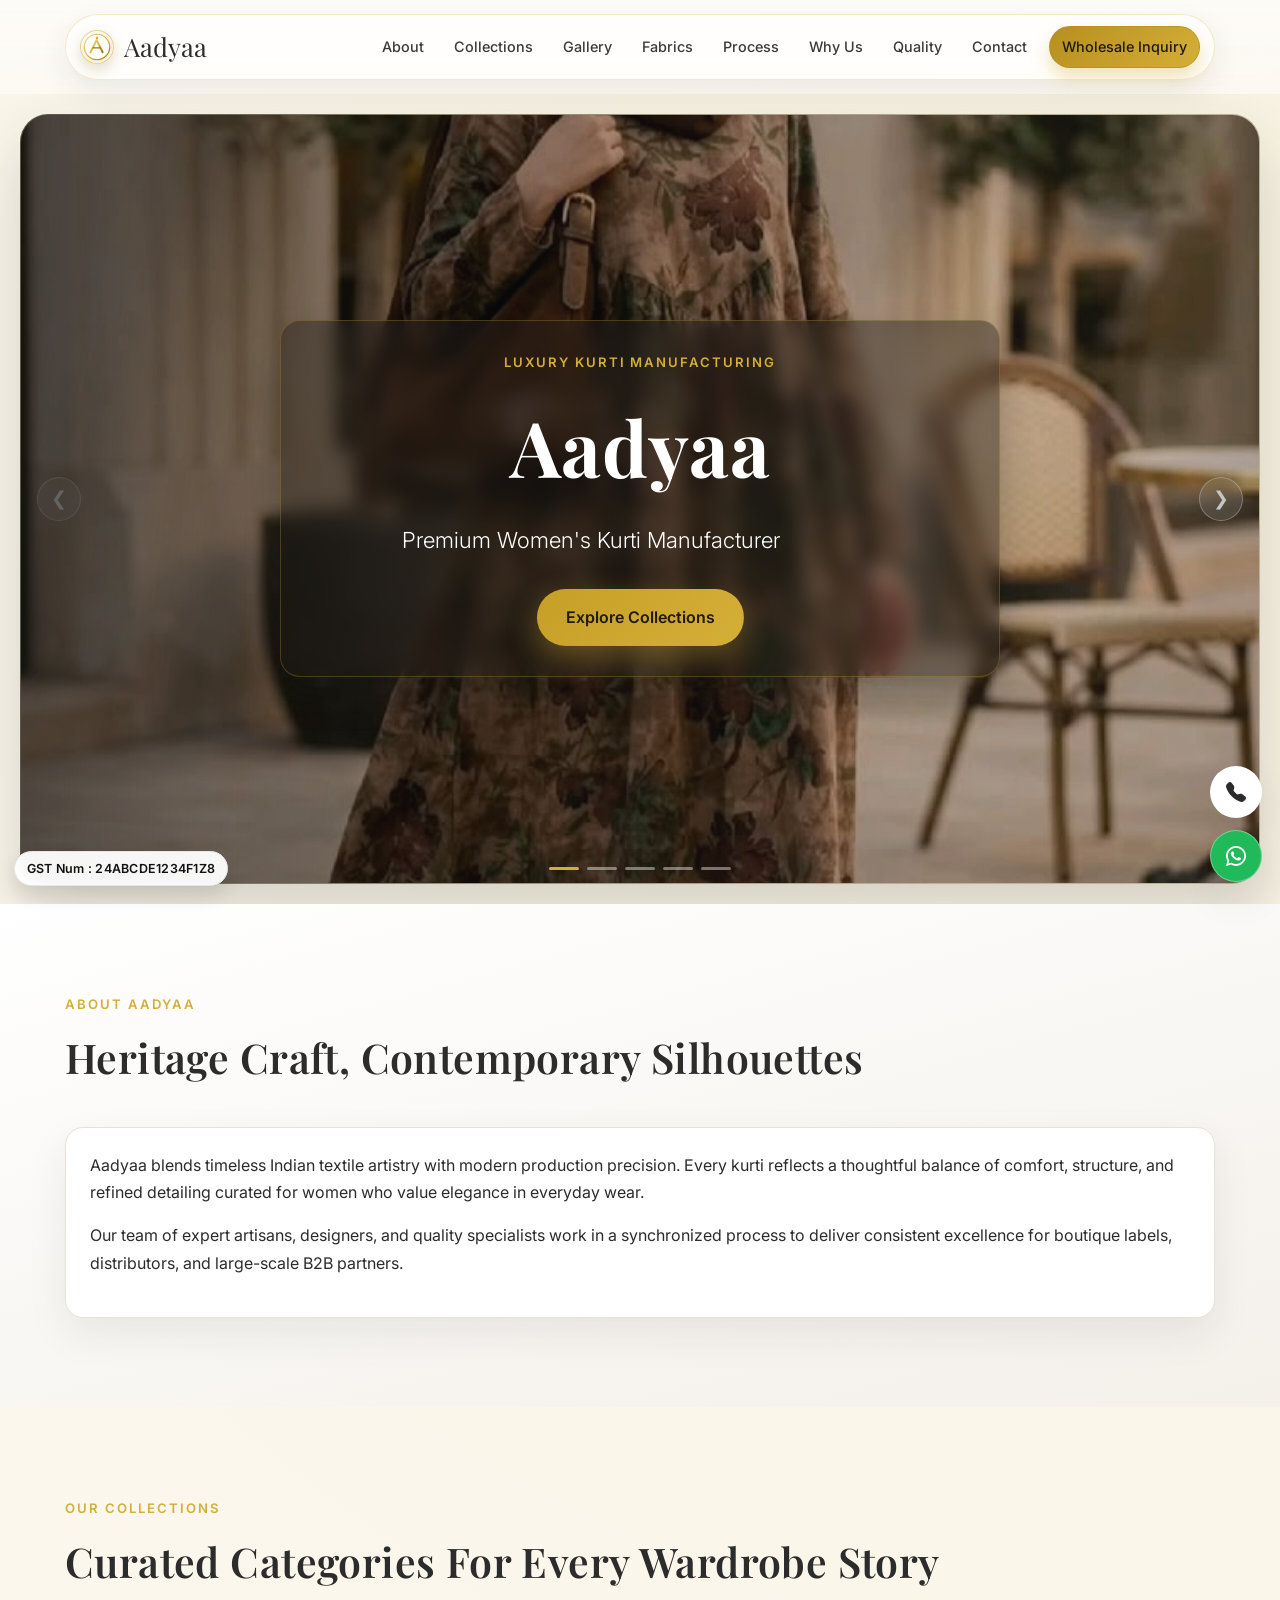
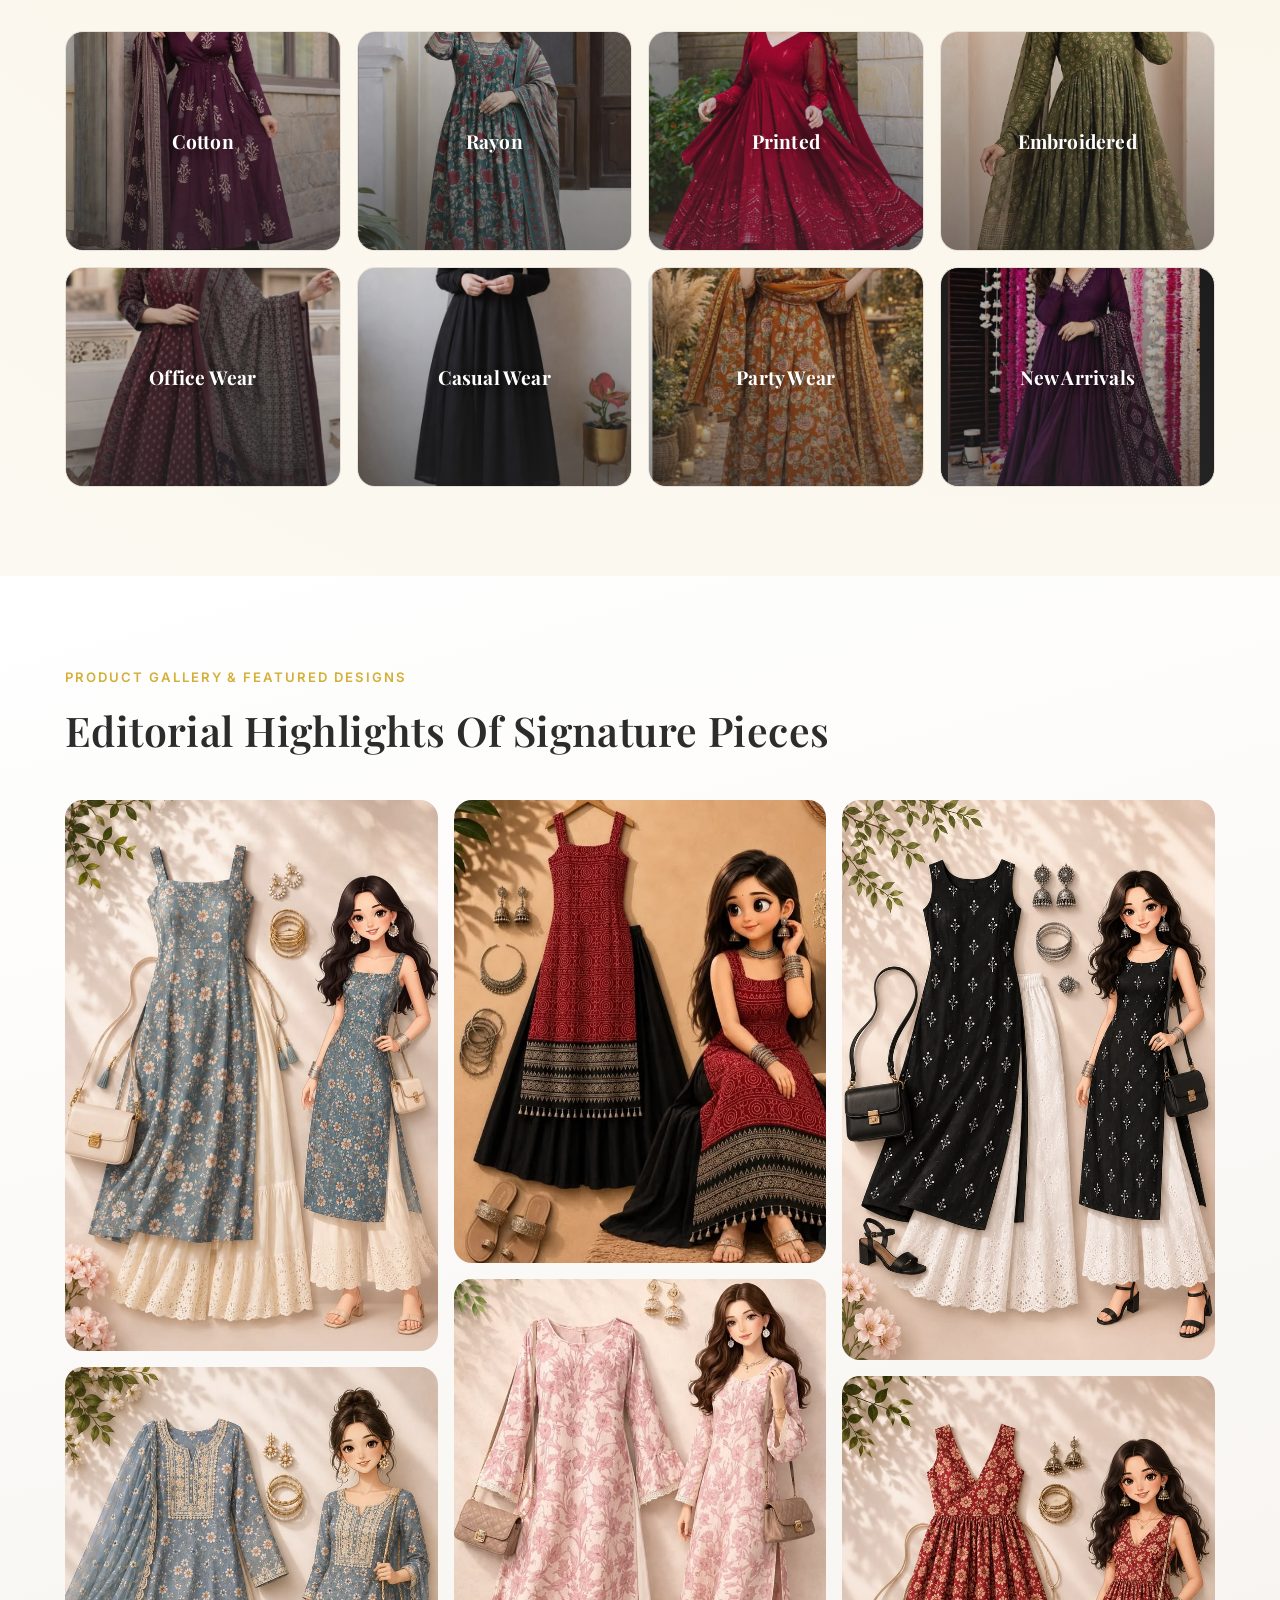
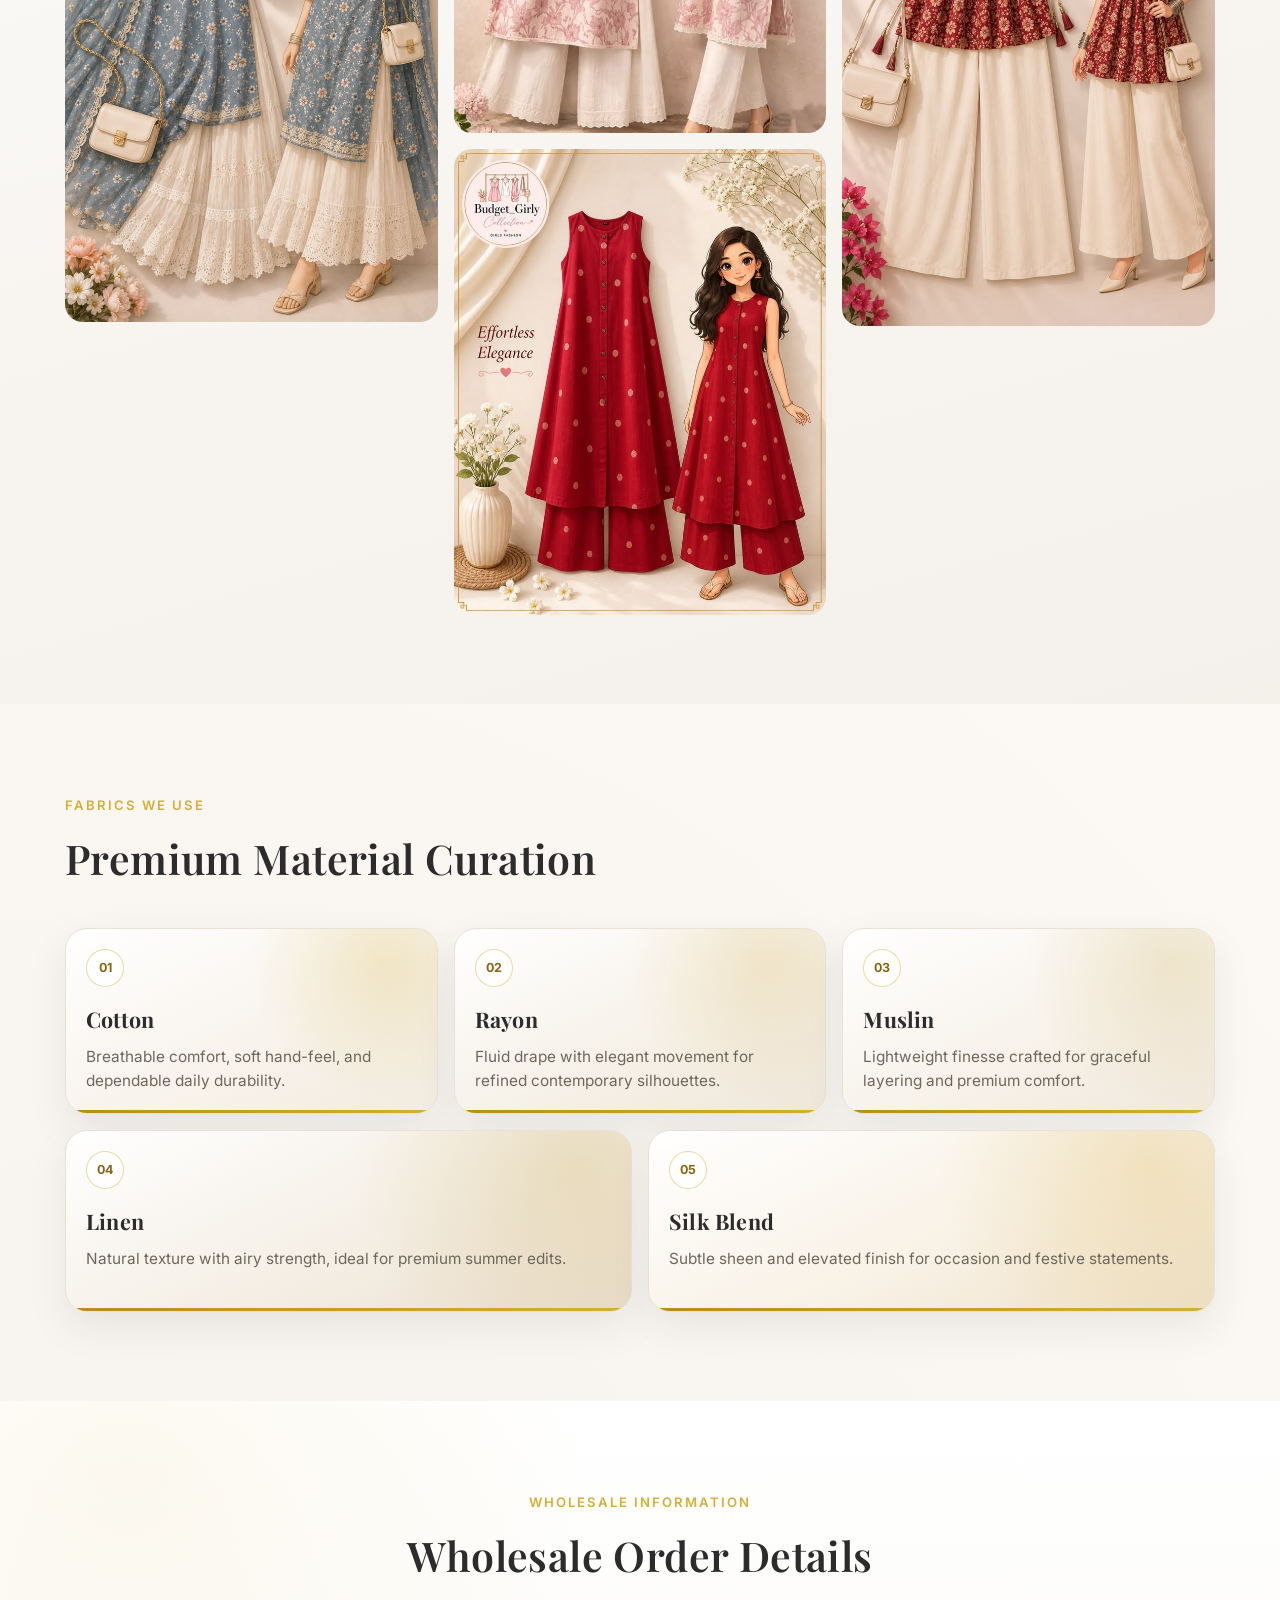
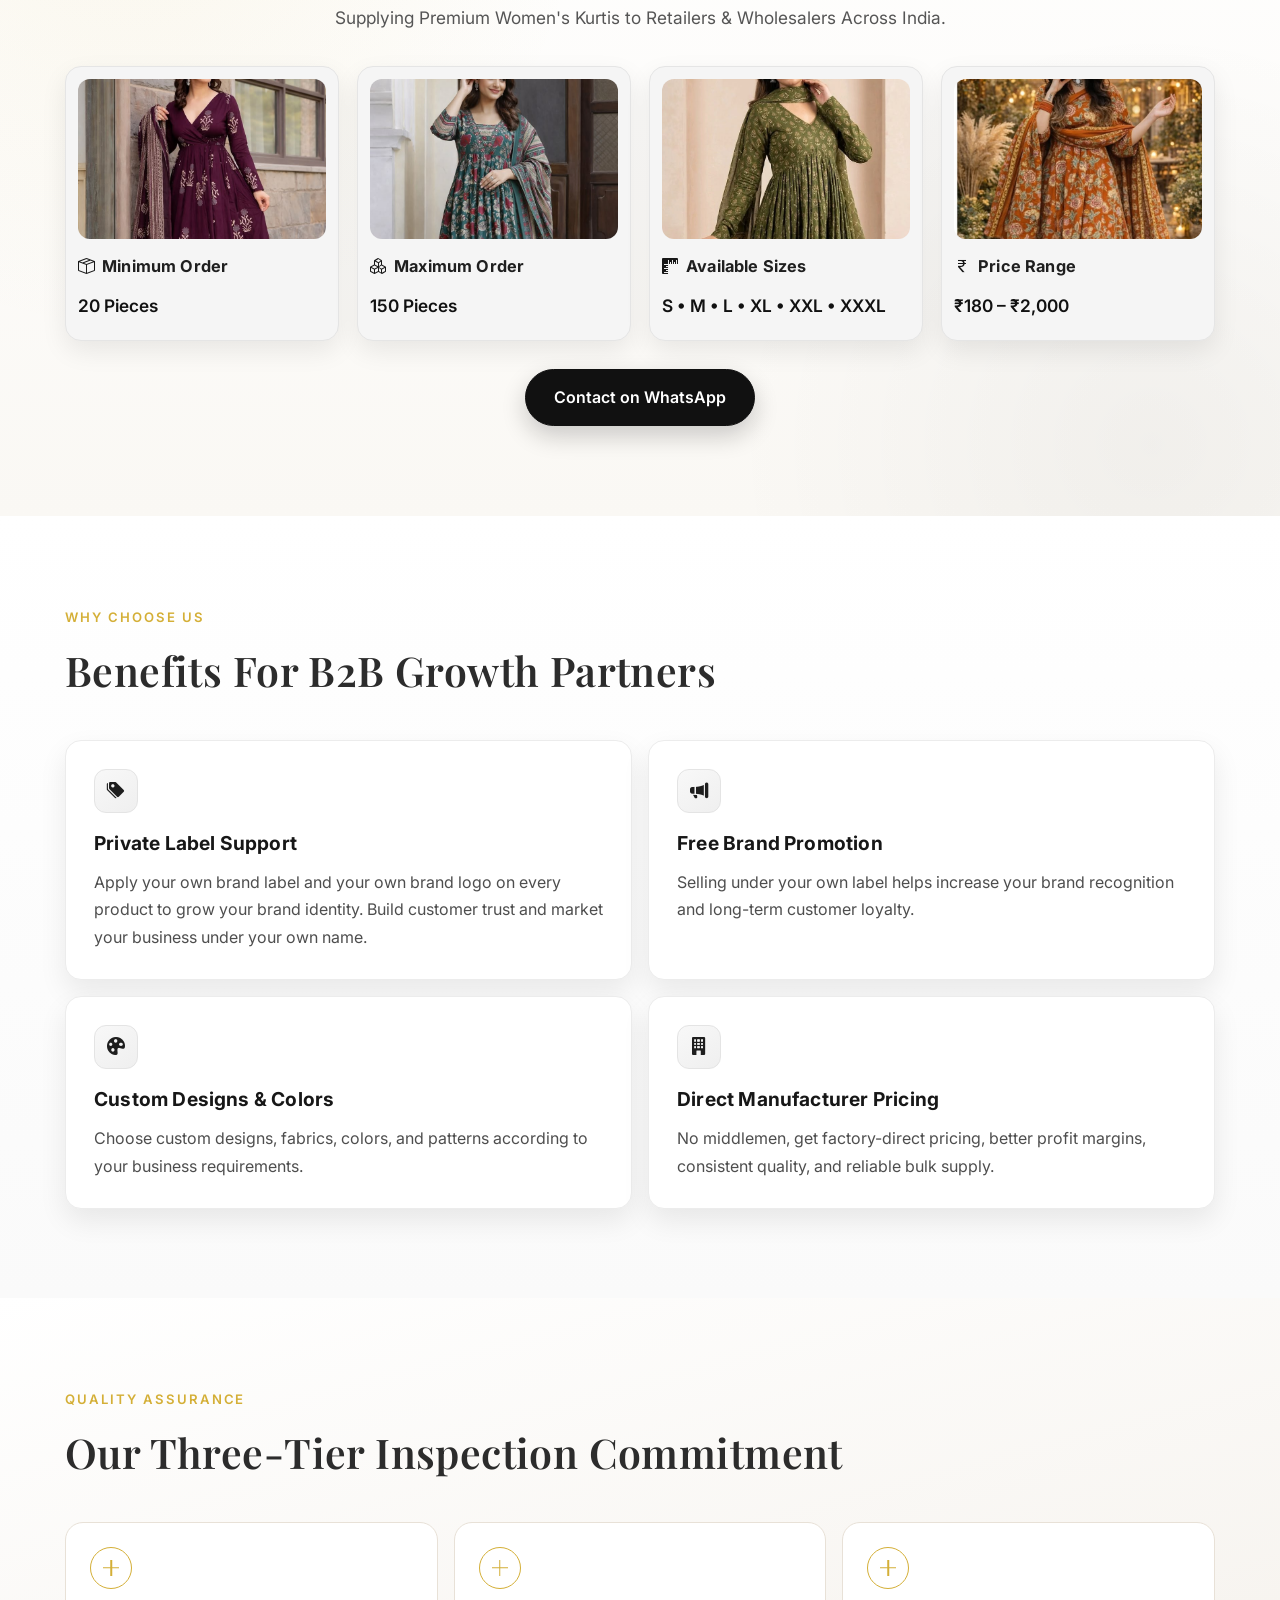
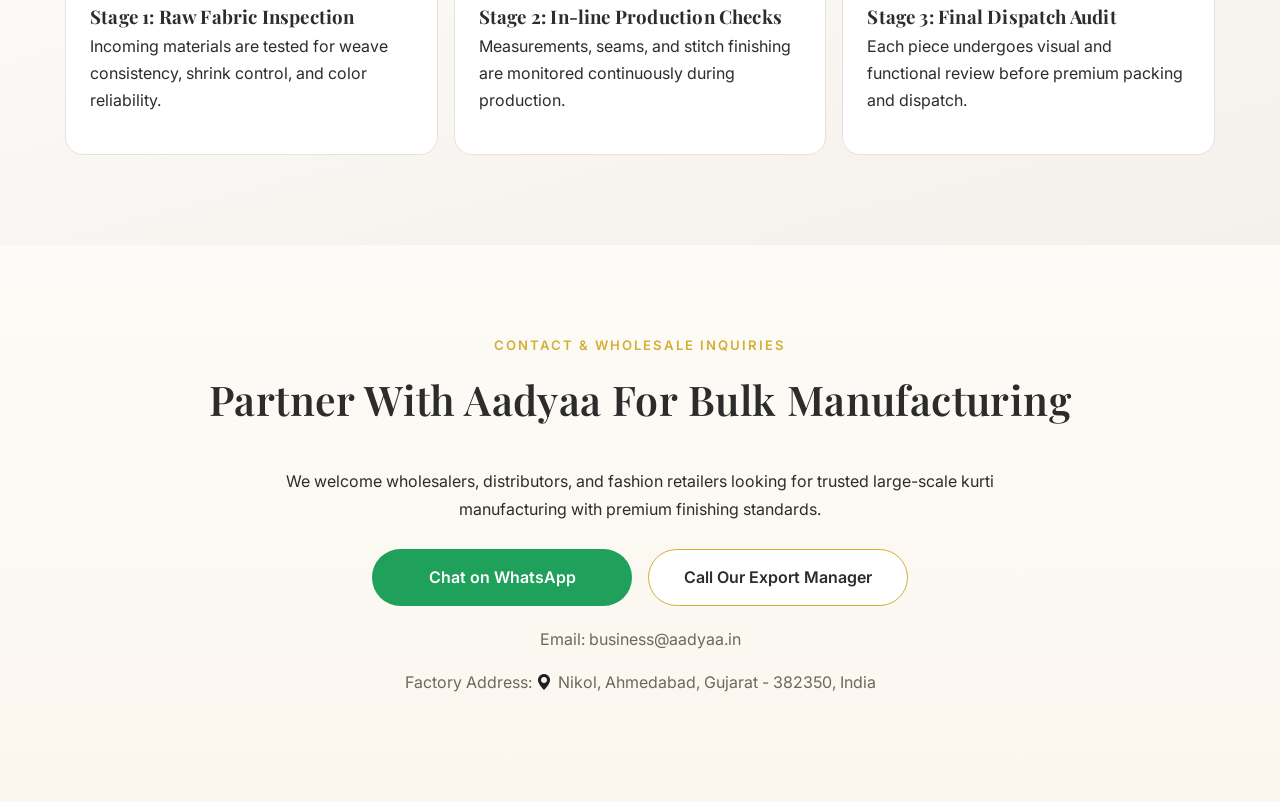
==== commit fcb40b52: "Update Aadyaa branding and B2B benefits" ====
--- a/index.html
+++ b/index.html
@@ -8,6 +8,7 @@
   <link rel="preconnect" href="https://fonts.googleapis.com" />
   <link rel="preconnect" href="https://fonts.gstatic.com" crossorigin />
   <link href="https://fonts.googleapis.com/css2?family=Inter:wght@300;400;500;600;700&family=Playfair+Display:wght@500;600;700&display=swap" rel="stylesheet" />
+  <link rel="stylesheet" href="https://cdn.jsdelivr.net/npm/bootstrap-icons@1.11.3/font/bootstrap-icons.min.css" />
   <link rel="stylesheet" href="styles.css" />
 </head>
 <body>
@@ -15,7 +16,21 @@
   <header class="site-header">
     <div class="site-header-inner">
       <a href="#hero" class="brand">
-        <span class="brand-mark" aria-hidden="true">A</span>
+        <span class="brand-mark" aria-hidden="true">
+          <svg class="brand-logo" viewBox="0 0 64 64" role="img" aria-label="Aadyaa logo mark">
+            <defs>
+              <linearGradient id="aadyaaGold" x1="0%" y1="0%" x2="100%" y2="100%">
+                <stop offset="0%" stop-color="#f1d58c" />
+                <stop offset="55%" stop-color="#d4af37" />
+                <stop offset="100%" stop-color="#8f6a12" />
+              </linearGradient>
+            </defs>
+            <circle cx="32" cy="32" r="29" fill="#fffdf8" stroke="url(#aadyaaGold)" stroke-width="2.5" />
+            <path d="M17 44 L31 16 L45 44" fill="none" stroke="url(#aadyaaGold)" stroke-width="4" stroke-linecap="round" stroke-linejoin="round" />
+            <path d="M23 34 H40" fill="none" stroke="#9b7417" stroke-width="3" stroke-linecap="round" />
+            <circle cx="32" cy="11.5" r="2.8" fill="#d4af37" />
+          </svg>
+        </span>
         <span>Aadyaa</span>
       </a>
       <button class="nav-toggle" type="button" aria-expanded="false" aria-controls="primary-nav" aria-label="Toggle navigation menu">
@@ -88,14 +103,6 @@
             Our team of expert artisans, designers, and quality specialists work in a synchronized process to deliver consistent excellence for boutique labels, distributors, and large-scale B2B partners.
           </p>
         </article>
-        <article>
-          <p>
-            From fabric sourcing to final dispatch, each stage is built around durability, stitch accuracy, color integrity, and premium finishing. We manufacture with disciplined standards to meet bulk requirements without compromising aesthetics.
-          </p>
-          <p>
-            Aadyaa is trusted by partners who seek graceful design language, dependable quality, and scalable manufacturing capacity under one premium label.
-          </p>
-        </article>
       </div>
     </section>
 
@@ -196,22 +203,22 @@
       <div class="wholesale-grid" aria-label="Wholesale order information">
         <article class="wholesale-card">
           <img class="wholesale-thumb" src="img/2b72b93f7711f50954092224c3c01b6e.jpg" alt="Minimum order wholesale kurti lot" />
-          <h3>📦 Minimum Order</h3>
+          <h3><i class="bi bi-box-seam wholesale-icon" aria-hidden="true"></i>Minimum Order</h3>
           <p>20 Pieces</p>
         </article>
         <article class="wholesale-card">
           <img class="wholesale-thumb" src="img/74f377820df6c45b3ccccef6d754788a.jpg" alt="Maximum order wholesale kurti lot" />
-          <h3>📦 Maximum Order</h3>
+          <h3><i class="bi bi-boxes wholesale-icon" aria-hidden="true"></i>Maximum Order</h3>
           <p>150 Pieces</p>
         </article>
         <article class="wholesale-card">
           <img class="wholesale-thumb" src="img/8c352d431ccaa4da992e8917339ad1d4.jpg" alt="Kurti size variants for wholesale" />
-          <h3>📏 Available Sizes</h3>
+          <h3><i class="bi bi-rulers wholesale-icon" aria-hidden="true"></i>Available Sizes</h3>
           <p>S • M • L • XL • XXL • XXXL</p>
         </article>
         <article class="wholesale-card">
           <img class="wholesale-thumb" src="img/e5d2cf0926ce3c499a92aece4bb110ce.jpg" alt="Premium kurti wholesale price range" />
-          <h3>💰 Price Range</h3>
+          <h3><i class="bi bi-currency-rupee wholesale-icon" aria-hidden="true"></i>Price Range</h3>
           <p>₹180 – ₹2,000</p>
         </article>
       </div>
@@ -222,16 +229,38 @@
 
     <section id="why-us" class="why-us section-pad reveal">
       <div class="section-head">
-        <p class="eyebrow">Why Choose Aadyaa</p>
-        <h2>B2B Reliability With Boutique Finesse</h2>
-      </div>
-      <div class="value-grid">
-        <article>Premium Quality</article>
-        <article>Latest Designs</article>
-        <article>Skilled Craftsmanship</article>
-        <article>Quality Assurance</article>
-        <article>Bulk Manufacturing</article>
-        <article>Fast Delivery</article>
+        <p class="eyebrow">Why Choose Us</p>
+        <h2>Benefits For B2B Growth Partners</h2>
+      </div>
+      <div class="why-benefits">
+        <article class="benefit-card">
+          <div class="benefit-icon" aria-hidden="true"><i class="bi bi-tags-fill"></i></div>
+          <h3>Private Label Support</h3>
+          <p>
+            Apply your own brand label and your own brand logo on every product to grow your brand identity. Build customer trust and market your business under your own name.
+          </p>
+        </article>
+        <article class="benefit-card">
+          <div class="benefit-icon" aria-hidden="true"><i class="bi bi-megaphone-fill"></i></div>
+          <h3>Free Brand Promotion</h3>
+          <p>
+            Selling under your own label helps increase your brand recognition and long-term customer loyalty.
+          </p>
+        </article>
+        <article class="benefit-card">
+          <div class="benefit-icon" aria-hidden="true"><i class="bi bi-palette-fill"></i></div>
+          <h3>Custom Designs &amp; Colors</h3>
+          <p>
+            Choose custom designs, fabrics, colors, and patterns according to your business requirements.
+          </p>
+        </article>
+        <article class="benefit-card">
+          <div class="benefit-icon" aria-hidden="true"><i class="bi bi-building-fill"></i></div>
+          <h3>Direct Manufacturer Pricing</h3>
+          <p>
+            No middlemen, get factory-direct pricing, better profit margins, consistent quality, and reliable bulk supply.
+          </p>
+        </article>
       </div>
     </section>
 
@@ -273,17 +302,17 @@
       </div>
       <div class="contact-meta">
         <p>Email: business@aadyaa.in</p>
-        <p>Factory Address: Plot 24, Textile Industrial Estate, Surat, Gujarat, India</p>
+        <p>Factory Address: <i class="bi bi-geo-alt-fill address-icon" aria-hidden="true"></i>Nikol, Ahmedabad, Gujarat - 382350, India</p>
       </div>
     </section>
   </main>
 
   <aside class="floating-actions" aria-label="Quick contact actions">
     <a href="tel:+919601361549" class="float-btn call" aria-label="Call Aadyaa export manager">
-      <span>📞</span>
+      <i class="bi bi-telephone-fill" aria-hidden="true"></i>
     </a>
     <a href="https://wa.me/919601361549" target="_blank" rel="noopener noreferrer" class="float-btn whatsapp" aria-label="Chat on WhatsApp">
-      <span>💬</span>
+      <i class="bi bi-whatsapp" aria-hidden="true"></i>
     </a>
   </aside>
 
--- a/styles.css
+++ b/styles.css
@@ -101,10 +101,25 @@
   border-radius: 50%;
   display: grid;
   place-items: center;
-  font-size: 1rem;
-  color: #7a5d11;
   border: 1px solid rgba(212, 175, 55, 0.5);
-  background: linear-gradient(155deg, #fff, #f7efdf);
+  background: radial-gradient(circle at 30% 25%, #fffefc, #f6ecd8 70%);
+  box-shadow:
+    inset 0 0 0 1px rgba(255, 255, 255, 0.65),
+    0 6px 14px rgba(143, 106, 18, 0.22);
+  transition: transform 0.3s ease, box-shadow 0.3s ease;
+}
+
+.brand:hover .brand-mark {
+  transform: translateY(-1px) scale(1.03);
+  box-shadow:
+    inset 0 0 0 1px rgba(255, 255, 255, 0.75),
+    0 9px 18px rgba(143, 106, 18, 0.3);
+}
+
+.brand-logo {
+  width: 28px;
+  height: 28px;
+  display: block;
 }
 
 .nav-links {
@@ -361,7 +376,8 @@
 .contact-meta,
 .masonry-grid,
 .wholesale-grid,
-.wholesale-cta-wrap {
+.wholesale-cta-wrap,
+.why-benefits {
   width: var(--container);
   margin-left: auto;
   margin-right: auto;
@@ -370,7 +386,7 @@
 .about-grid {
   display: grid;
   gap: 28px;
-  grid-template-columns: repeat(2, minmax(0, 1fr));
+  grid-template-columns: 1fr;
 }
 
 .about-grid article {
@@ -622,10 +638,18 @@
 }
 
 .wholesale-card h3 {
+  display: flex;
+  align-items: center;
+  gap: 8px;
   font-family: "Inter", sans-serif;
   font-size: 1.02rem;
   margin-bottom: 10px;
   color: #1f1f1f;
+}
+
+.wholesale-icon {
+  font-size: 1rem;
+  color: #171717;
 }
 
 .wholesale-card p {
@@ -703,6 +727,60 @@
   grid-template-columns: repeat(3, minmax(0, 1fr));
 }
 
+.why-us {
+  background: linear-gradient(180deg, #ffffff, #fafafa);
+}
+
+.why-benefits {
+  display: grid;
+  grid-template-columns: repeat(2, minmax(0, 1fr));
+  gap: 16px;
+}
+
+.benefit-card {
+  background: #ffffff;
+  border: 1px solid #ececec;
+  border-radius: 16px;
+  padding: 28px;
+  box-shadow: 0 12px 28px rgba(15, 15, 15, 0.08);
+  transition: transform 0.3s ease, box-shadow 0.3s ease;
+}
+
+.benefit-card:hover {
+  transform: translateY(-6px);
+  box-shadow: 0 18px 40px rgba(15, 15, 15, 0.12);
+}
+
+.benefit-icon {
+  width: 44px;
+  height: 44px;
+  border-radius: 12px;
+  display: grid;
+  place-items: center;
+  margin-bottom: 14px;
+  background: linear-gradient(145deg, #f8f8f8, #efefef);
+  border: 1px solid #e4e4e4;
+  font-size: 1.2rem;
+}
+
+.benefit-icon i {
+  color: #1e1e1e;
+  font-size: 1.12rem;
+}
+
+.benefit-card h3 {
+  font-family: "Inter", sans-serif;
+  font-size: 1.2rem;
+  margin-bottom: 10px;
+  color: #171717;
+}
+
+.benefit-card p {
+  margin: 0;
+  color: #4e4e4e;
+  line-height: 1.7;
+}
+
 .value-grid article {
   background: var(--white);
   border: 1px solid var(--border);
@@ -788,6 +866,11 @@
 
 .contact-meta {
   color: var(--muted);
+}
+
+.address-icon {
+  margin-right: 6px;
+  color: #1f1f1f;
 }
 
 .floating-actions {
@@ -809,6 +892,10 @@
   box-shadow: var(--shadow-soft);
   border: 1px solid rgba(255, 255, 255, 0.35);
   font-size: 1.25rem;
+}
+
+.float-btn i {
+  line-height: 1;
 }
 
 .float-btn.call {
@@ -1016,6 +1103,14 @@
     grid-template-columns: 1fr;
   }
 
+  .benefit-card {
+    padding: 22px;
+  }
+
+  .why-benefits {
+    grid-template-columns: 1fr;
+  }
+
   .fabric-grid {
     grid-template-columns: 1fr;
     gap: 14px;
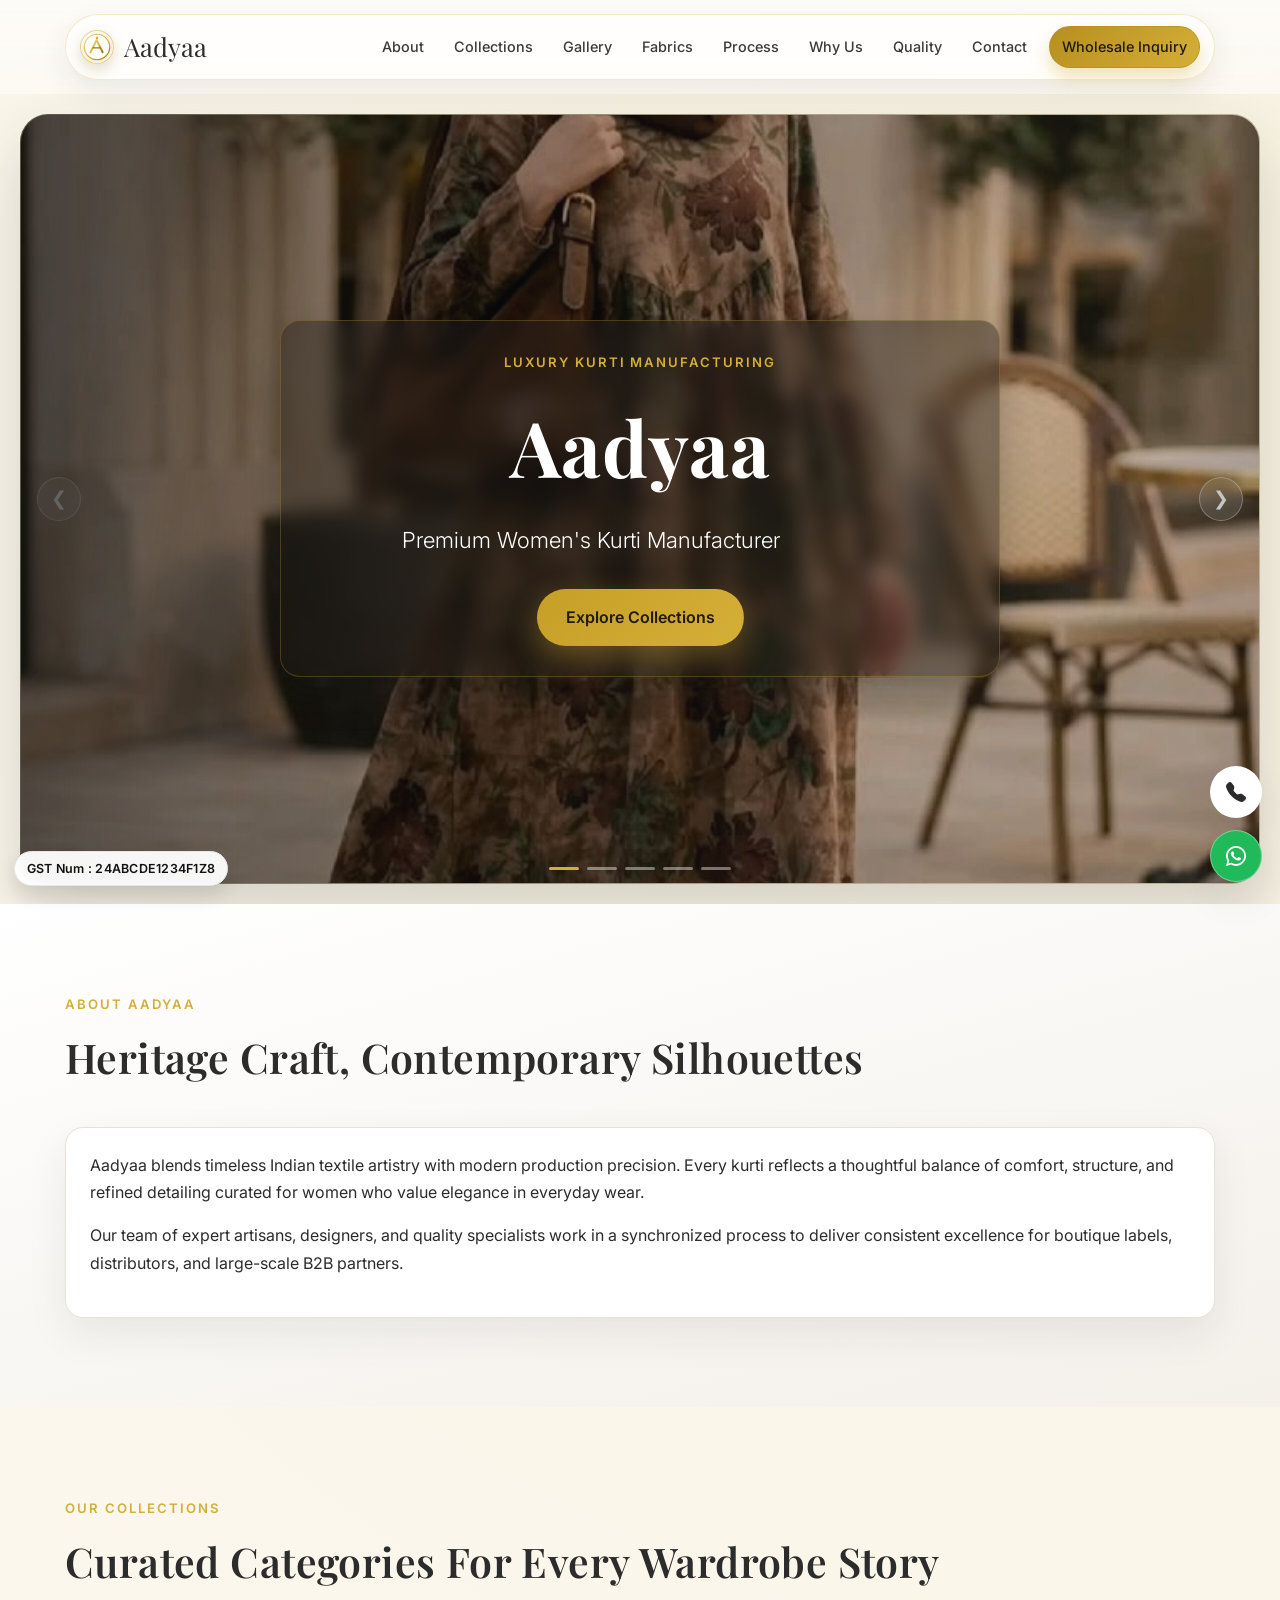
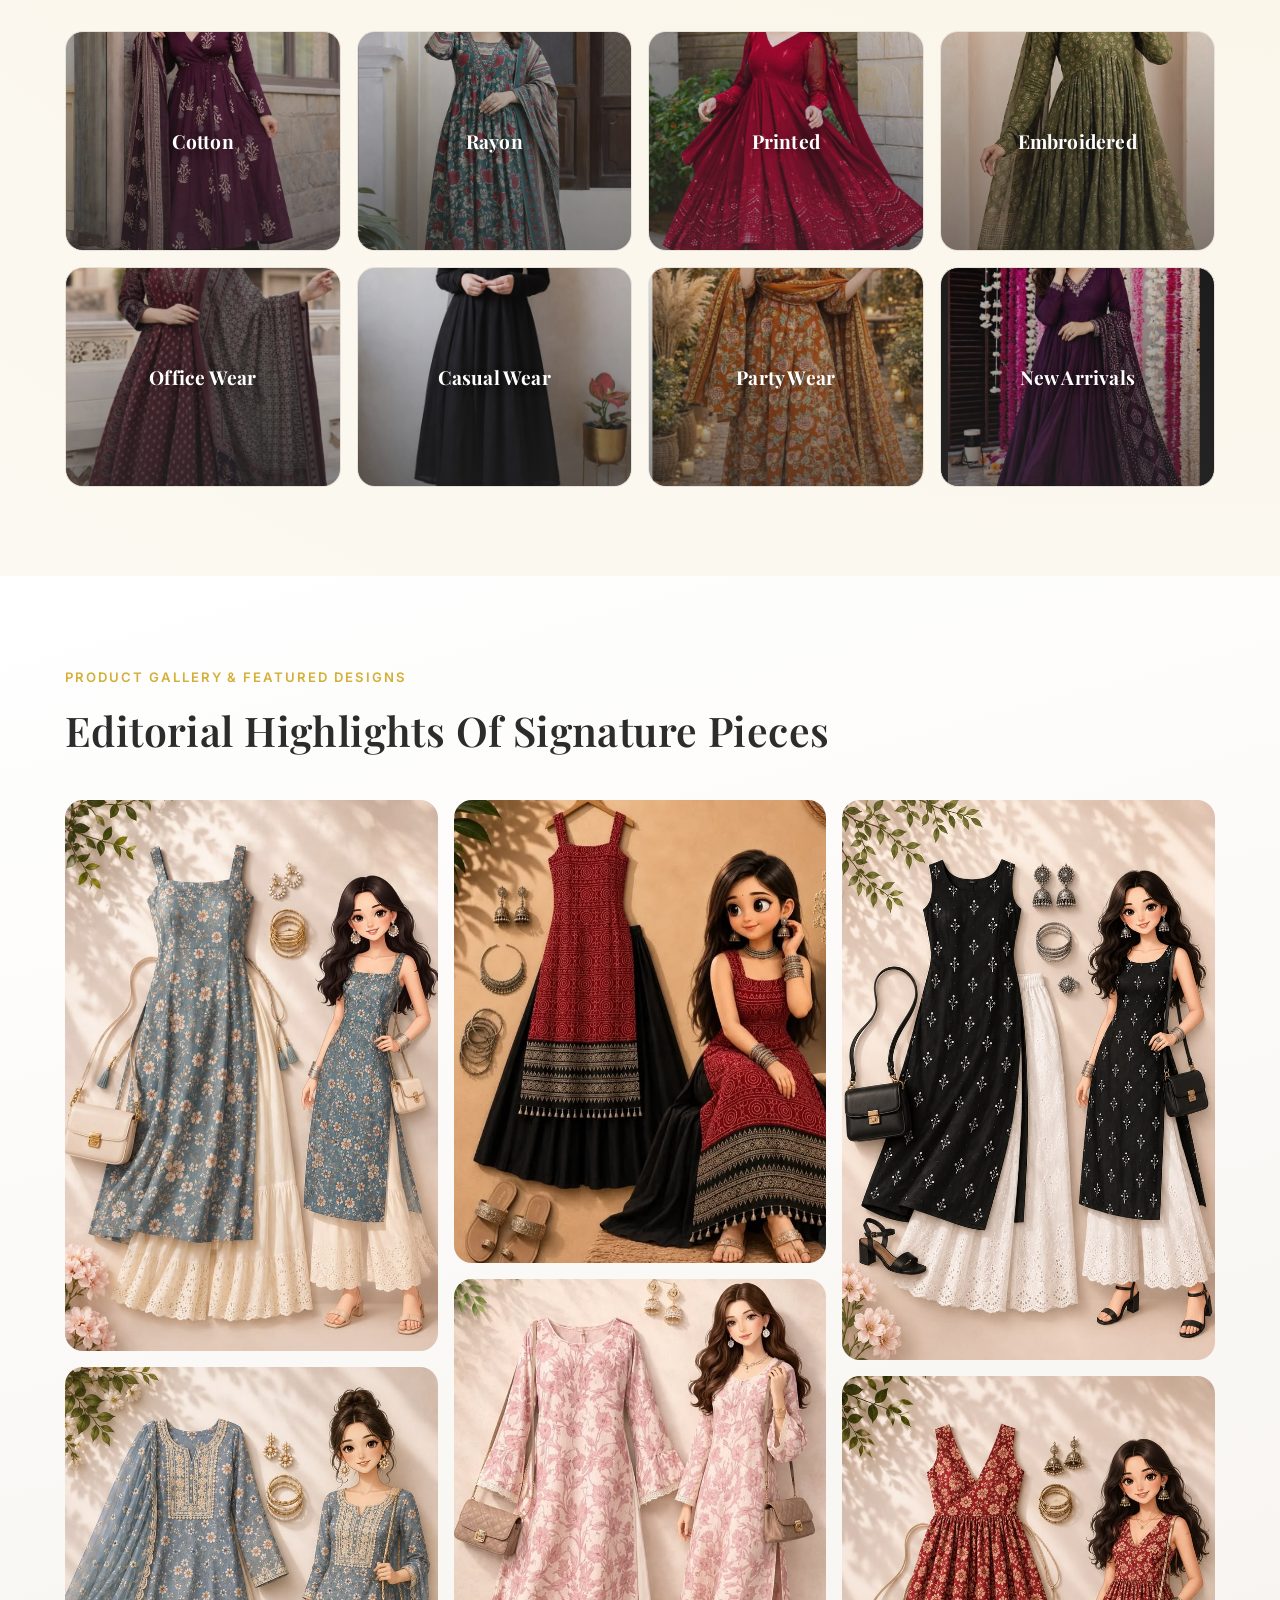
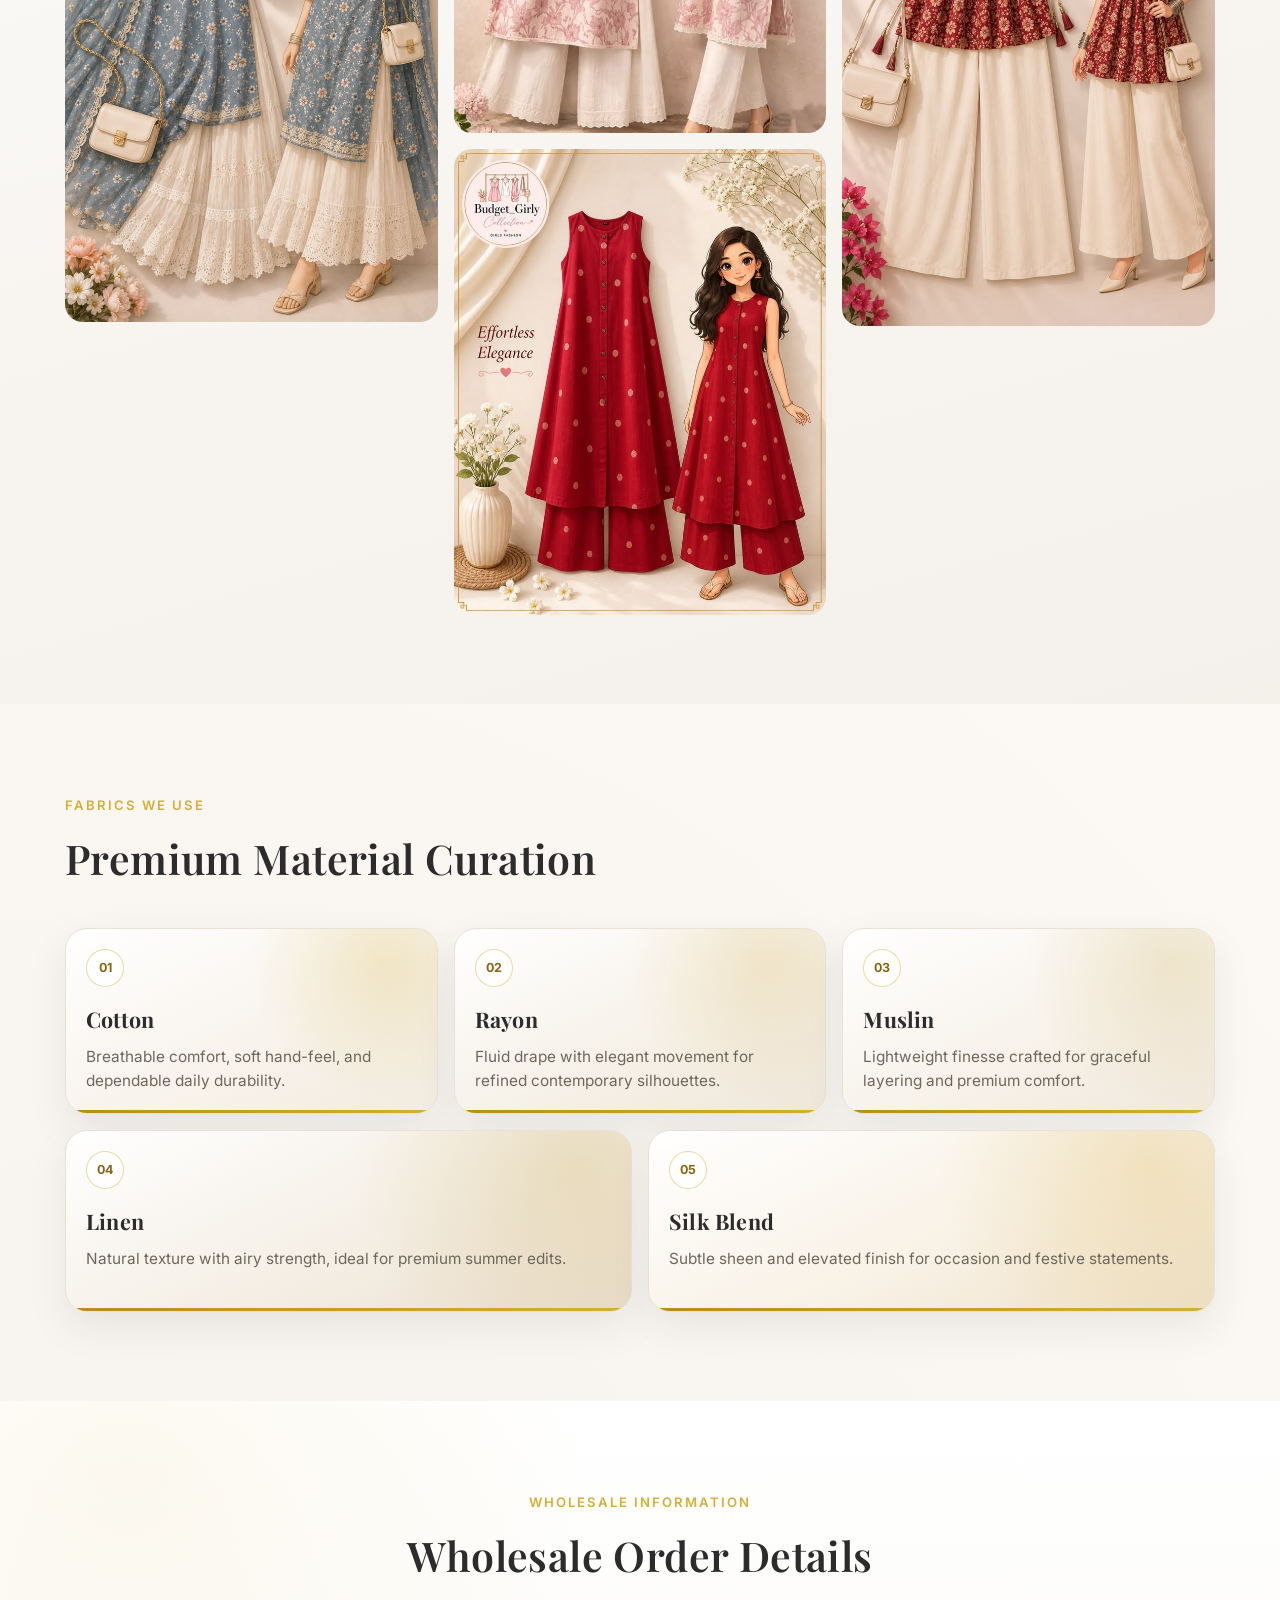
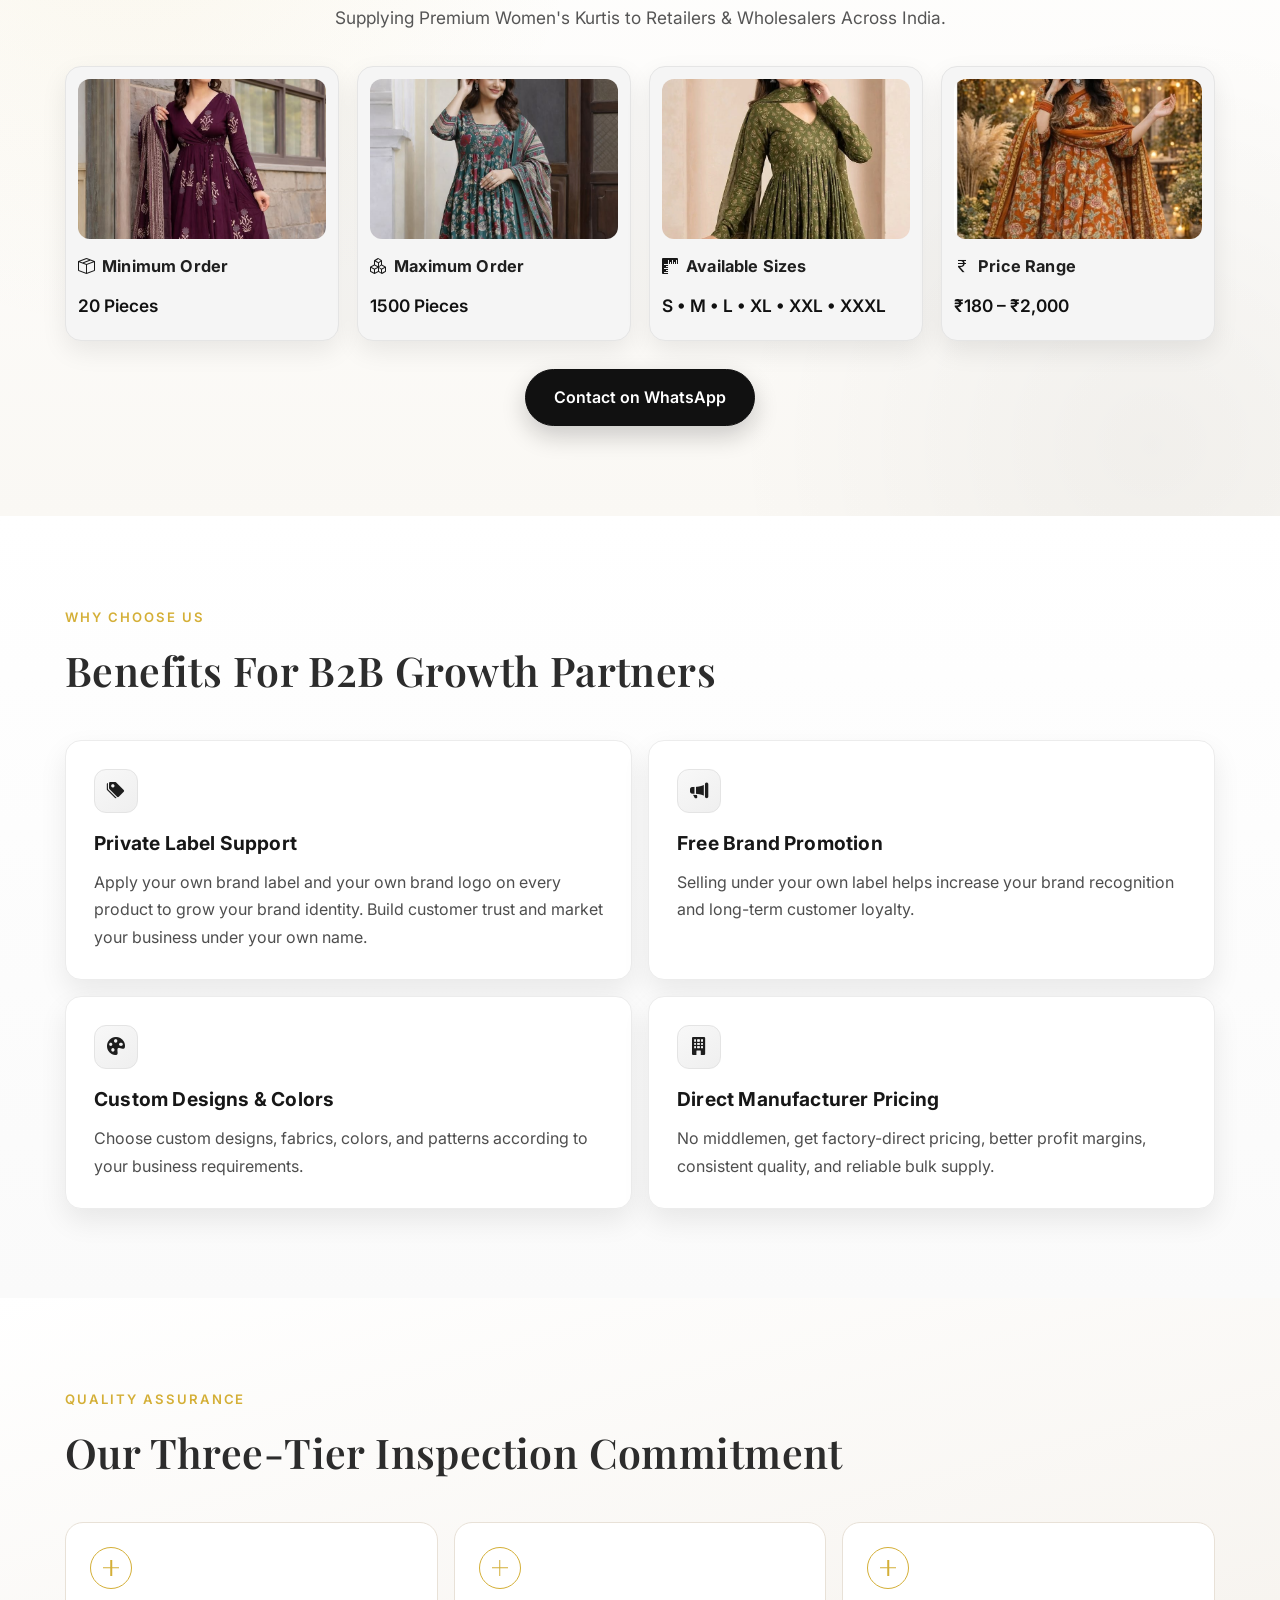
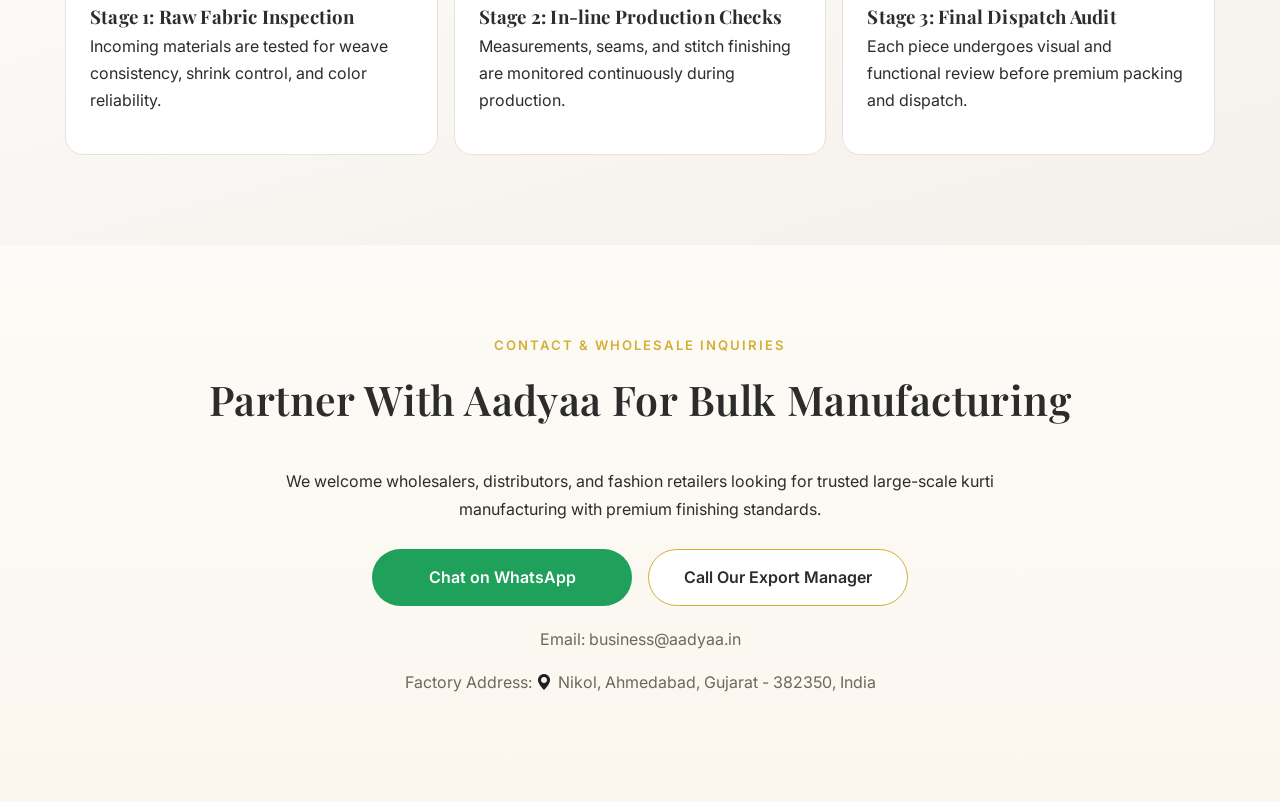
==== commit a3f7791a: "Update maximum wholesale order quantity" ====
--- a/index.html
+++ b/index.html
@@ -209,7 +209,7 @@
         <article class="wholesale-card">
           <img class="wholesale-thumb" src="img/74f377820df6c45b3ccccef6d754788a.jpg" alt="Maximum order wholesale kurti lot" />
           <h3><i class="bi bi-boxes wholesale-icon" aria-hidden="true"></i>Maximum Order</h3>
-          <p>150 Pieces</p>
+          <p>1500 Pieces</p>
         </article>
         <article class="wholesale-card">
           <img class="wholesale-thumb" src="img/8c352d431ccaa4da992e8917339ad1d4.jpg" alt="Kurti size variants for wholesale" />
